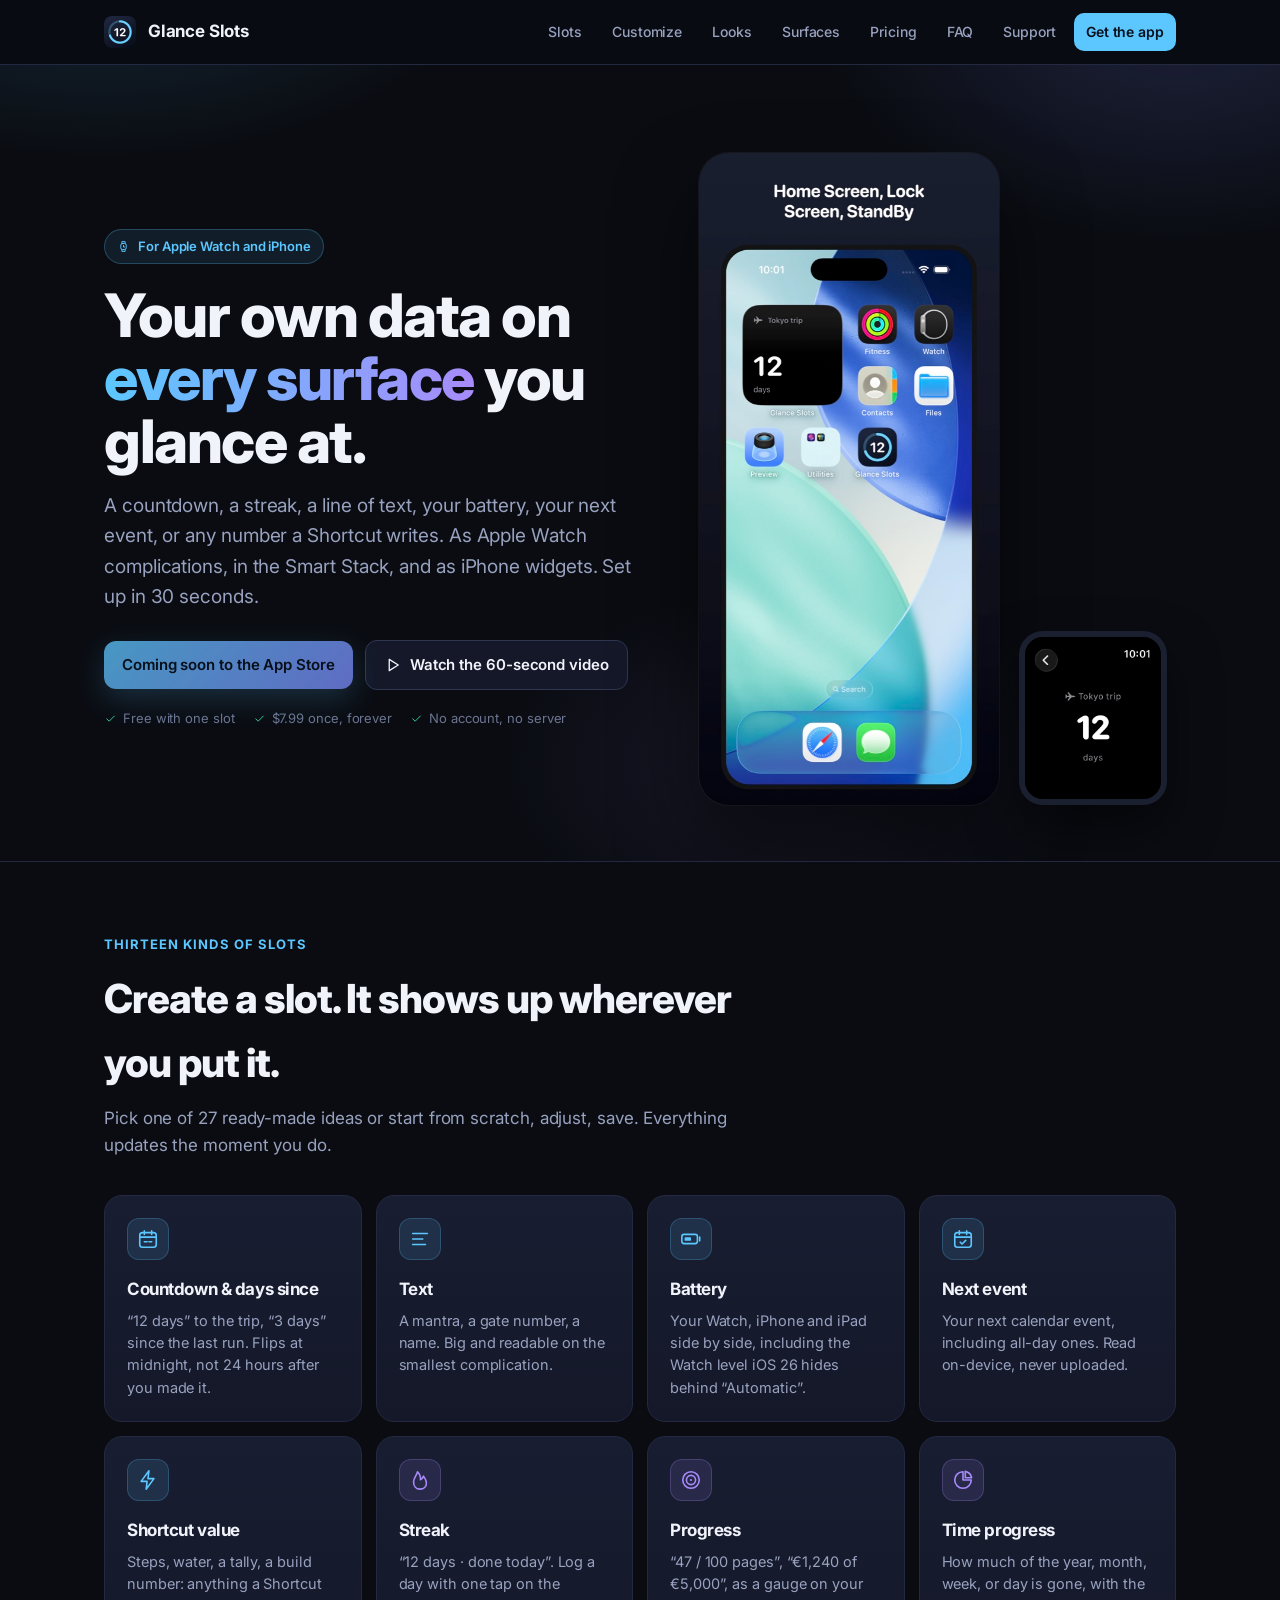
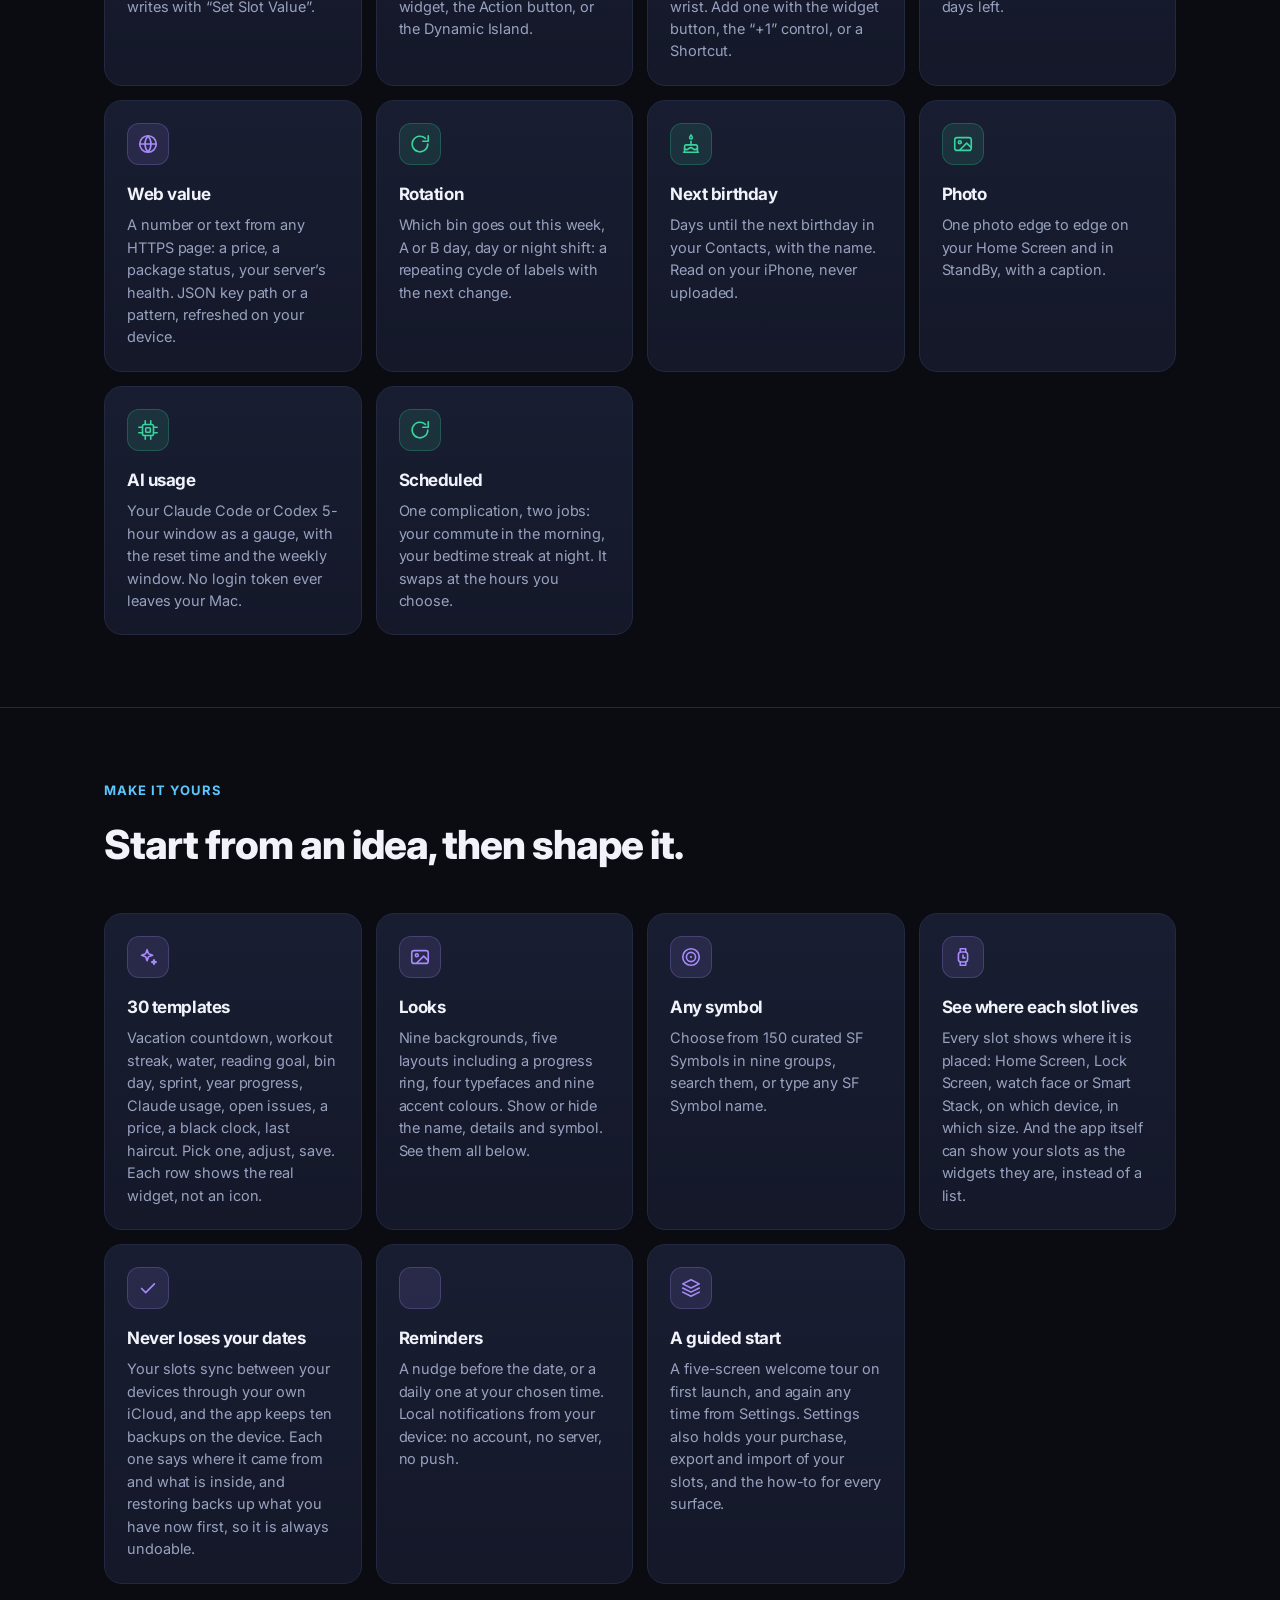
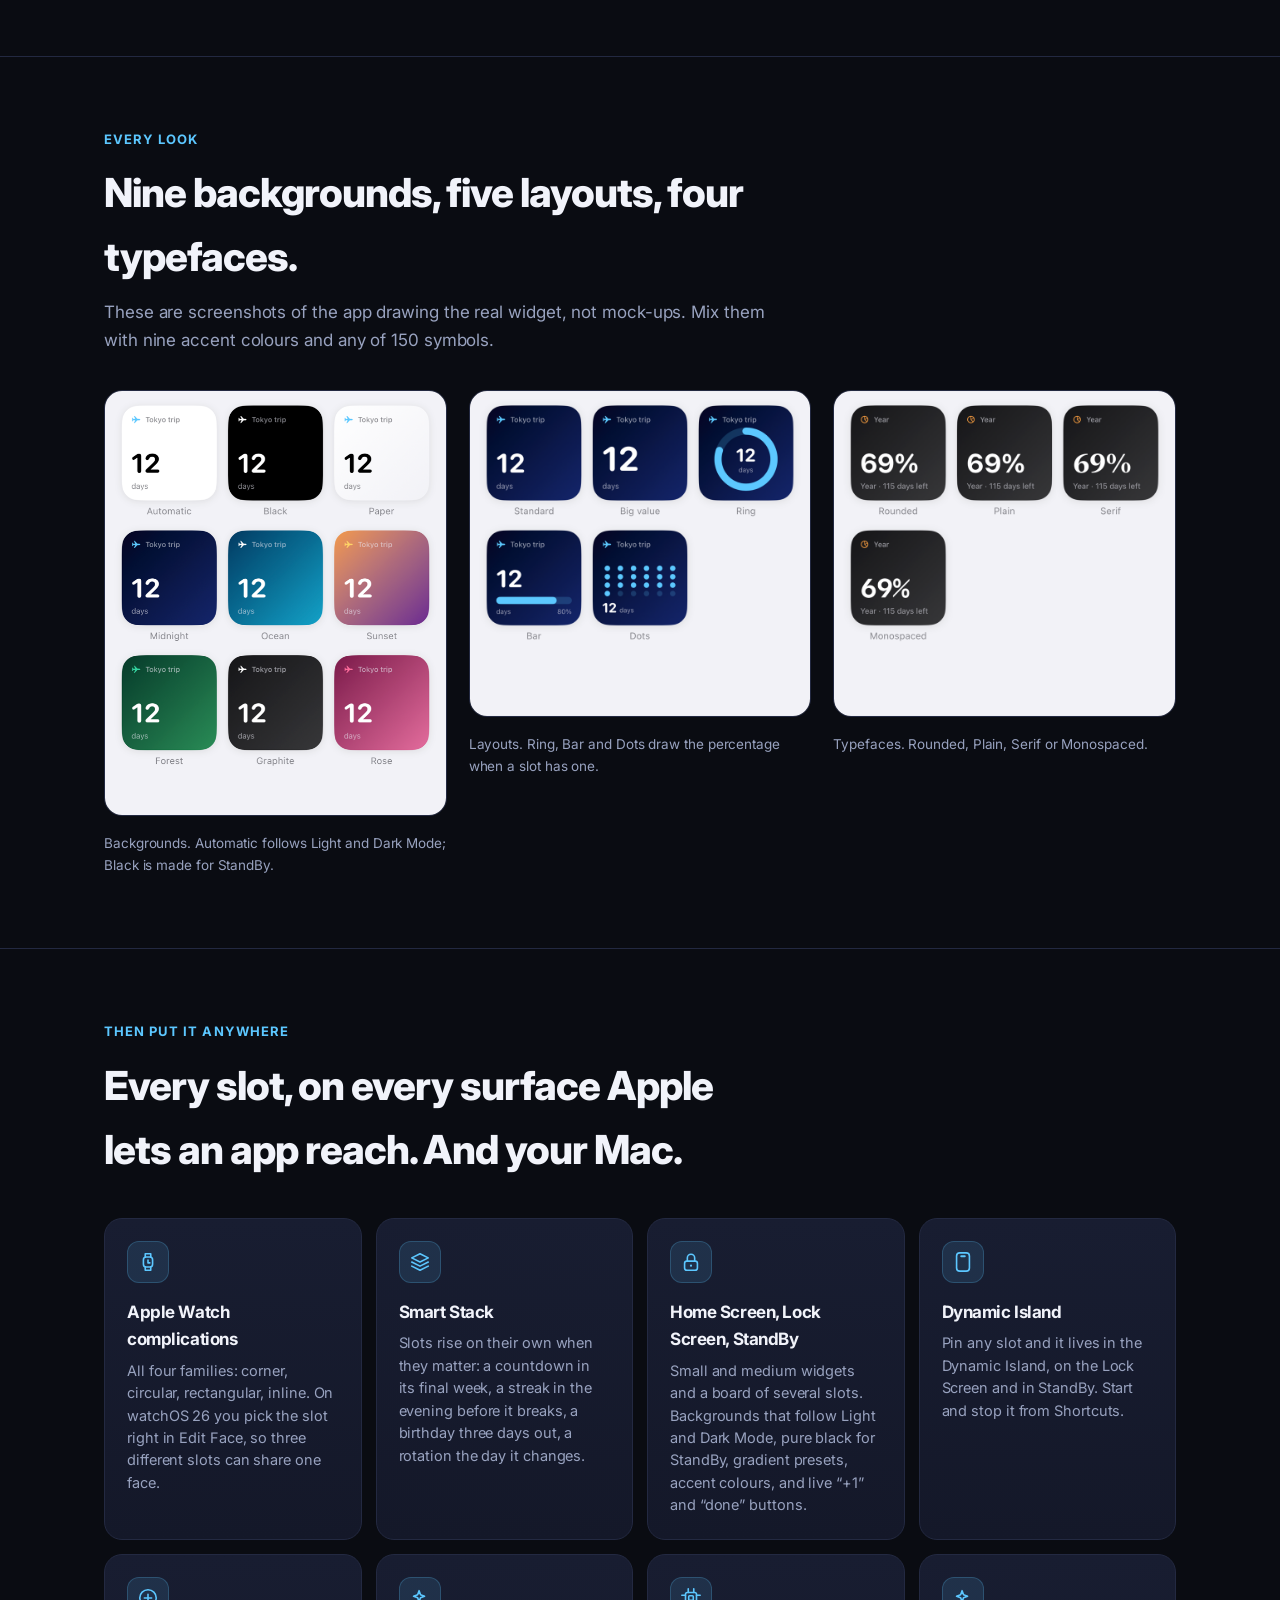
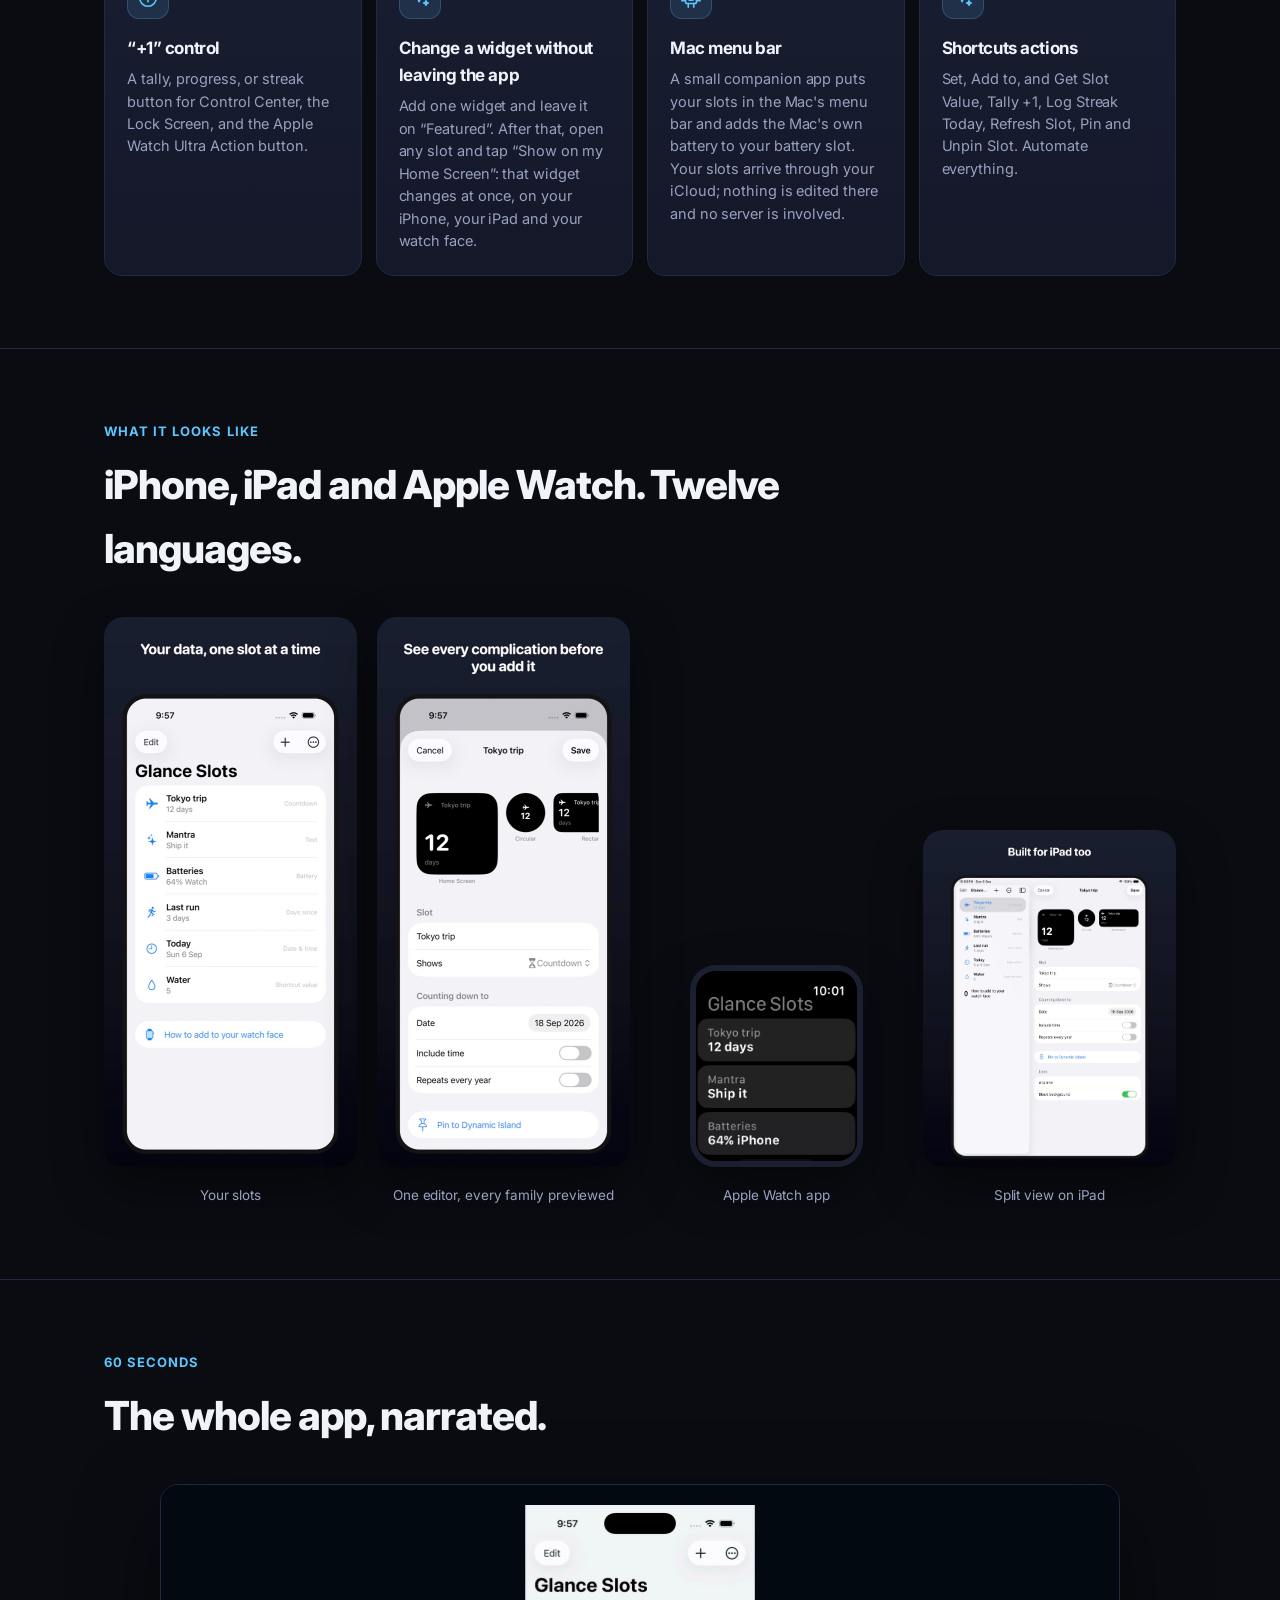
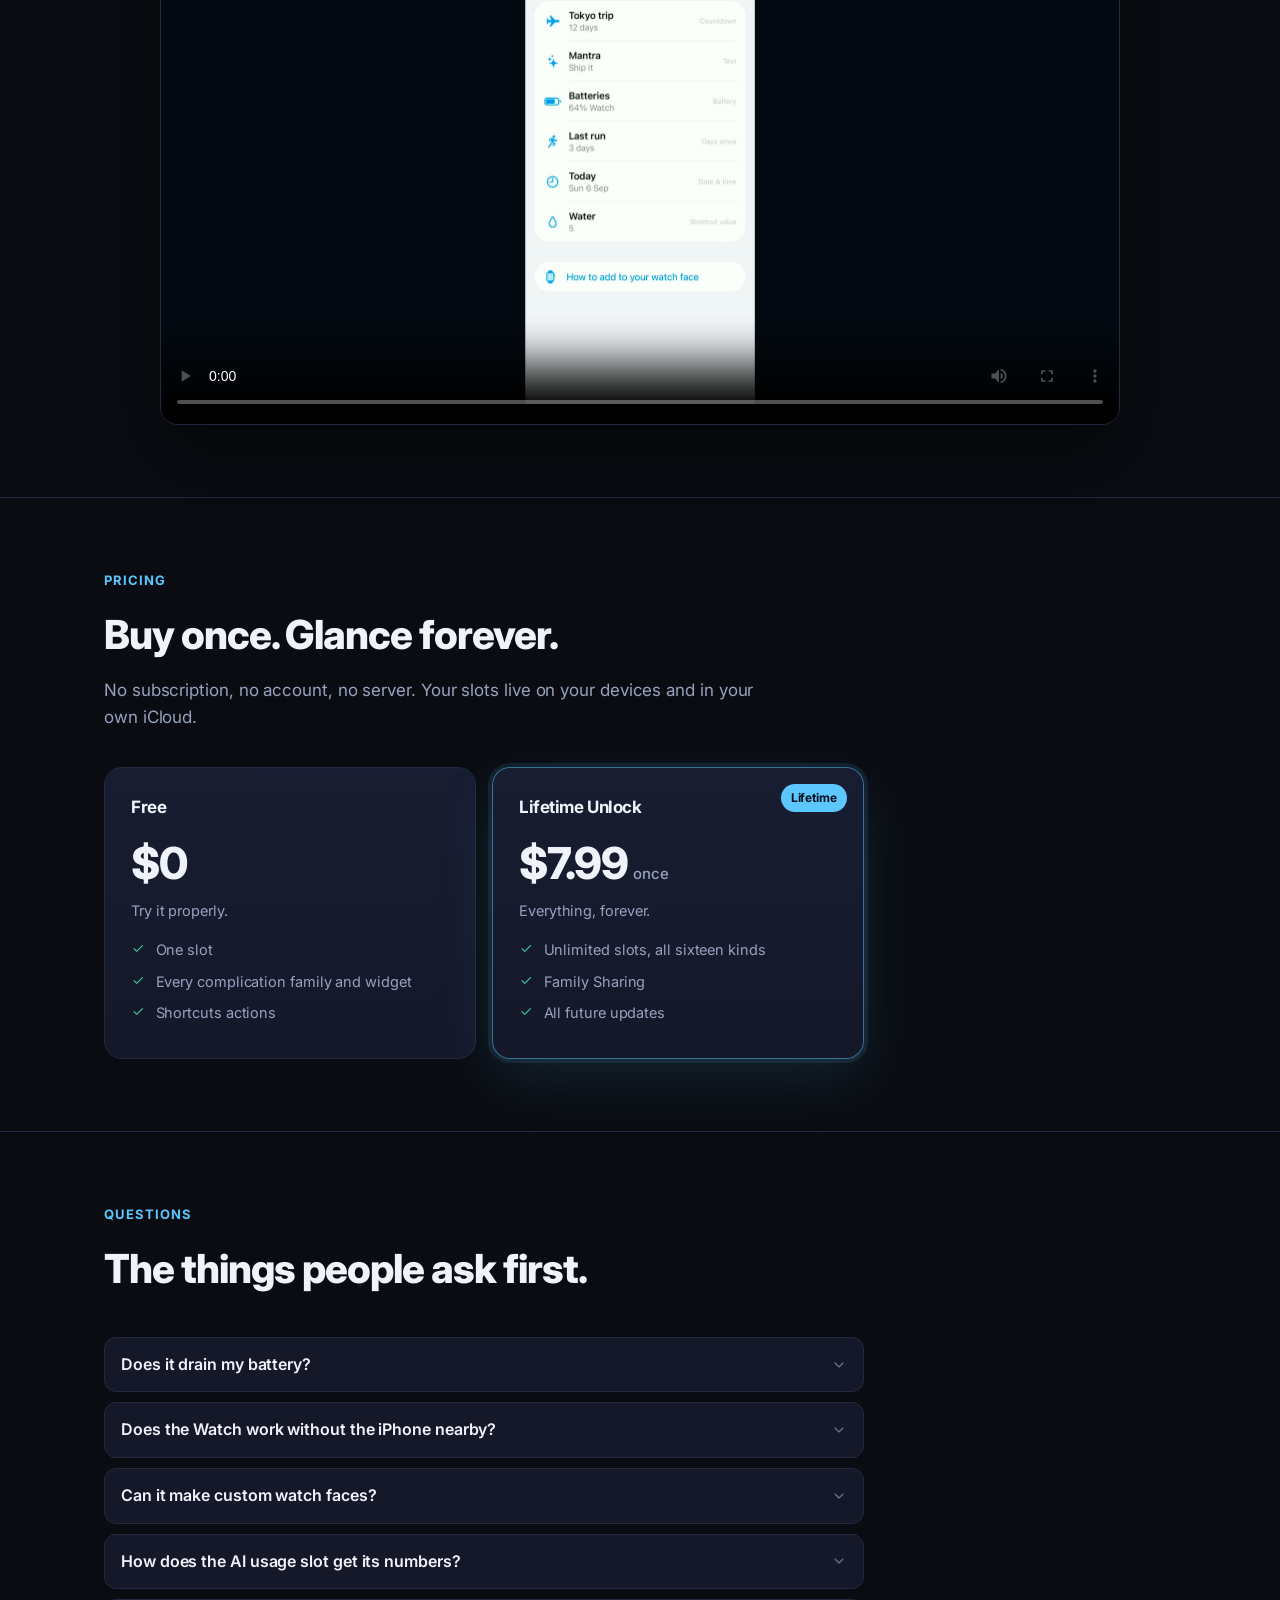
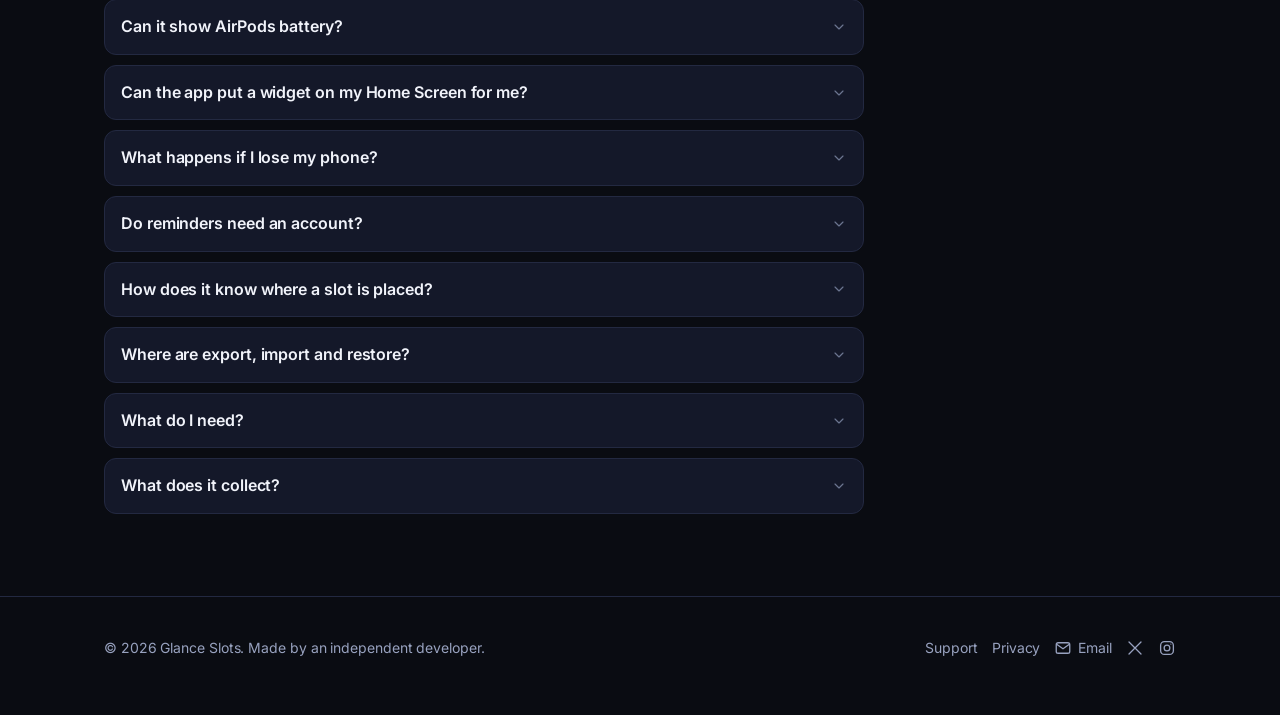
==== index.html @ 5ba9feec "Site update 2026-09-08 21:16" ====
<!doctype html>
<html lang="en">
<head>
<meta charset="utf-8">
<meta name="viewport" content="width=device-width, initial-scale=1">
<title>Glance Slots — your own data on Apple Watch complications and iPhone widgets</title>
<meta name="description" content="Countdowns, streaks, progress, battery, your next event, a number from any web page, or a value from Shortcuts — as Apple Watch complications, in the Smart Stack, and as iPhone widgets. One purchase, no subscription.">
<meta name="theme-color" content="#0a0c12">
<meta property="og:title" content="Glance Slots">
<meta property="og:description" content="Your own data on every surface you glance at. Apple Watch complications, Smart Stack, iPhone widgets. Buy once.">
<meta property="og:image" content="https://glanceslots.com/assets/video-poster.jpg">
<meta property="og:type" content="website">
<meta property="og:url" content="https://glanceslots.com/">
<link rel="icon" href="assets/icon.png">
<link rel="apple-touch-icon" href="assets/icon.png">
<link rel="preconnect" href="https://fonts.googleapis.com">
<link rel="preconnect" href="https://fonts.gstatic.com" crossorigin>
<link href="https://fonts.googleapis.com/css2?family=Inter:wght@400;500;600;700;800&display=swap" rel="stylesheet">
<link rel="stylesheet" href="assets/site.css">
</head>
<body>
<svg xmlns="http://www.w3.org/2000/svg" style="display:none" aria-hidden="true">
  <symbol id="i-calendar" viewBox="0 0 24 24"><rect x="3" y="5" width="18" height="16" rx="3"/><path d="M3 10h18M8 3v4M16 3v4"/><path d="M8 15h3M13 15h3"/></symbol>
  <symbol id="i-text" viewBox="0 0 24 24"><path d="M4 6h16M4 12h11M4 18h14"/></symbol>
  <symbol id="i-battery" viewBox="0 0 24 24"><rect x="2" y="7" width="17" height="10" rx="2.5"/><path d="M21.5 10v4"/><rect x="5" y="10" width="7" height="4" rx="1" fill="currentColor" stroke="none"/></symbol>
  <symbol id="i-event" viewBox="0 0 24 24"><rect x="3" y="5" width="18" height="16" rx="3"/><path d="M3 10h18M8 3v4M16 3v4"/><path d="M9 15.5l2 2 4-4"/></symbol>
  <symbol id="i-bolt" viewBox="0 0 24 24"><path d="M13 2L4.5 13.5H11L10 22l8.5-11.5H12L13 2z"/></symbol>
  <symbol id="i-globe" viewBox="0 0 24 24"><circle cx="12" cy="12" r="9"/><path d="M3 12h18M12 3a14 14 0 0 1 0 18M12 3a14 14 0 0 0 0 18"/></symbol>
  <symbol id="i-target" viewBox="0 0 24 24"><circle cx="12" cy="12" r="9"/><circle cx="12" cy="12" r="5"/><circle cx="12" cy="12" r="1.2" fill="currentColor" stroke="none"/></symbol>
  <symbol id="i-flame" viewBox="0 0 24 24"><path d="M12 22c4.2 0 7-2.9 7-6.8 0-3-1.6-5.2-3.2-7.4-.9 2.4-2 3.6-3.3 3.9.3-3-.7-6.1-3.2-8.7-.8 4.2-4.3 6.6-4.3 11.2C5 19 8 22 12 22z"/></symbol>
  <symbol id="i-pie" viewBox="0 0 24 24"><path d="M12 3a9 9 0 1 0 9 9h-9V3z"/><path d="M14.5 2.6A9 9 0 0 1 21.4 9.5H14.5V2.6z"/></symbol>
  <symbol id="i-cpu" viewBox="0 0 24 24"><rect x="6" y="6" width="12" height="12" rx="2"/><rect x="9.5" y="9.5" width="5" height="5" rx="1"/><path d="M9 2v4M15 2v4M9 18v4M15 18v4M2 9h4M2 15h4M18 9h4M18 15h4"/></symbol>
  <symbol id="i-rotate" viewBox="0 0 24 24"><path d="M20.5 12a8.5 8.5 0 1 1-2.6-6.1"/><path d="M21 3v6h-6"/></symbol>
  <symbol id="i-cake" viewBox="0 0 24 24"><path d="M4 21h16M5 21v-6a2 2 0 0 1 2-2h10a2 2 0 0 1 2 2v6"/><path d="M5 17c1.5 1.4 3 1.4 4.5 0s3-1.4 4.5 0 3 1.4 4.5 0"/><path d="M12 13V9"/><path d="M12 6.5c-.9 0-1.5-.7-1.5-1.5S12 2 12 2s1.5 2.2 1.5 3-.6 1.5-1.5 1.5z"/></symbol>
  <symbol id="i-image" viewBox="0 0 24 24"><rect x="3" y="5" width="18" height="14" rx="2.5"/><circle cx="8.5" cy="10" r="1.6"/><path d="M21 16l-5-5-7.5 7.5"/></symbol>
  <symbol id="i-watch" viewBox="0 0 24 24"><rect x="7" y="6.5" width="10" height="11" rx="3"/><path d="M9 6.5V3h6v3.5M9 17.5V21h6v-3.5"/><path d="M12 10v3h2"/></symbol>
  <symbol id="i-layers" viewBox="0 0 24 24"><path d="M12 3l9 4.5-9 4.5-9-4.5L12 3z"/><path d="M3 12l9 4.5 9-4.5"/><path d="M3 16.5L12 21l9-4.5"/></symbol>
  <symbol id="i-lock" viewBox="0 0 24 24"><rect x="5" y="11" width="14" height="10" rx="2.5"/><path d="M8 11V7.5a4 4 0 0 1 8 0V11"/><circle cx="12" cy="16" r="1.2" fill="currentColor" stroke="none"/></symbol>
  <symbol id="i-island" viewBox="0 0 24 24"><rect x="5" y="2" width="14" height="20" rx="3.5"/><rect x="9" y="4.5" width="6" height="2.2" rx="1.1" fill="currentColor" stroke="none"/></symbol>
  <symbol id="i-plus" viewBox="0 0 24 24"><circle cx="12" cy="12" r="9"/><path d="M12 8v8M8 12h8"/></symbol>
  <symbol id="i-sparkles" viewBox="0 0 24 24"><path d="M11 4l1.6 4.4L17 10l-4.4 1.6L11 16l-1.6-4.4L5 10l4.4-1.6L11 4z"/><path d="M18.5 15l.7 1.8 1.8.7-1.8.7-.7 1.8-.7-1.8-1.8-.7 1.8-.7.7-1.8z"/></symbol>
  <symbol id="i-play" viewBox="0 0 24 24"><path d="M7 4.5v15l12-7.5-12-7.5z"/></symbol>
  <symbol id="i-check" viewBox="0 0 24 24"><path d="M5 12.5l4.5 4.5L19 7.5"/></symbol>
  <symbol id="i-chevron" viewBox="0 0 24 24"><path d="M6 9l6 6 6-6"/></symbol>
  <symbol id="i-shield" viewBox="0 0 24 24"><path d="M12 3l7 3v6c0 4.5-3 8-7 9-4-1-7-4.5-7-9V6l7-3z"/><path d="M9 12l2 2 4-4"/></symbol>
  <symbol id="i-x" viewBox="0 0 24 24"><path d="M4 4l16 16M20 4L4 20"/></symbol>
  <symbol id="i-instagram" viewBox="0 0 24 24"><rect x="3.5" y="3.5" width="17" height="17" rx="5"/><circle cx="12" cy="12" r="3.8"/><circle cx="17.2" cy="6.8" r=".9" fill="currentColor" stroke="none"/></symbol>
  <symbol id="i-mail" viewBox="0 0 24 24"><rect x="3" y="5" width="18" height="14" rx="2.5"/><path d="M3.5 7l8.5 6 8.5-6"/></symbol>
  <symbol id="i-clock" viewBox="0 0 24 24"><circle cx="12" cy="12" r="9"/><path d="M12 7v5l3 2"/></symbol>
</svg>
<header class="top"><div class="wrap">
  <img src="assets/icon.png" alt="" width="32" height="32"><span class="brand">Glance Slots</span>
  <nav>
    <a class="in-page" href="#slots">Slots</a>
    <a class="in-page" href="#customize">Customize</a>
    <a class="in-page" href="#styles">Looks</a>
    <a class="in-page" href="#surfaces">Surfaces</a>
    <a class="in-page" href="#pricing">Pricing</a>
    <a class="in-page" href="#faq">FAQ</a>
    <a href="support/">Support</a>
    <a class="cta" href="#appstore-link">Get the app</a>
  </nav>
</div></header>

<main>
<div class="hero"><div class="wrap">
  <div>
    <span class="eyebrow"><svg class="icon"><use href="#i-watch"/></svg> For Apple Watch and iPhone</span>
    <h1>Your own data on <span class="grad">every surface</span> you glance at.</h1>
    <p class="lead">A countdown, a streak, a line of text, your battery, your next event, or any number a Shortcut writes. As Apple Watch complications, in the Smart Stack, and as iPhone widgets. Set up in 30 seconds.</p>
    <div class="cta">
      <a class="btn primary" id="appstore-link" href="#" aria-disabled="true" title="Coming soon">Coming soon to the App Store</a>
      <a class="btn" href="#video"><svg class="icon"><use href="#i-play"/></svg> Watch the 60-second video</a>
    </div>
    <div class="fine">
      <span><svg class="icon"><use href="#i-check"/></svg> Free with one slot</span>
      <span><svg class="icon"><use href="#i-check"/></svg> $7.99 once, forever</span>
      <span><svg class="icon"><use href="#i-check"/></svg> No account, no server</span>
    </div>
  </div>
  <div class="shots">
    <img class="phone" src="assets/home-02-widget-on-home-screen.jpg" alt="iPhone Home Screen with a Glance Slots countdown widget">
    <img class="watch" src="assets/watch-countdown.png" alt="Apple Watch showing a 12-day countdown">
  </div>
</div></div>

<section id="slots"><div class="wrap">
  <div class="head">
    <span class="kicker">Thirteen kinds of slots</span>
    <h2>Create a slot. It shows up wherever you put it.</h2>
    <p class="sub">Pick one of 27 ready-made ideas or start from scratch, adjust, save. Everything updates the moment you do.</p>
  </div>
  <div class="grid">
    <div class="card"><div class="tile"><svg class="icon"><use href="#i-calendar"/></svg></div><h3>Countdown &amp; days since</h3><p>“12 days” to the trip, “3 days” since the last run. Flips at midnight, not 24 hours after you made it.</p></div>
    <div class="card"><div class="tile"><svg class="icon"><use href="#i-text"/></svg></div><h3>Text</h3><p>A mantra, a gate number, a name. Big and readable on the smallest complication.</p></div>
    <div class="card"><div class="tile"><svg class="icon"><use href="#i-battery"/></svg></div><h3>Battery</h3><p>Your Watch, iPhone and iPad side by side, including the Watch level iOS 26 hides behind “Automatic”.</p></div>
    <div class="card"><div class="tile"><svg class="icon"><use href="#i-event"/></svg></div><h3>Next event</h3><p>Your next calendar event, including all-day ones. Read on-device, never uploaded.</p></div>
    <div class="card"><div class="tile"><svg class="icon"><use href="#i-bolt"/></svg></div><h3>Shortcut value</h3><p>Steps, water, a tally, a build number: anything a Shortcut writes with “Set Slot Value”.</p></div>
    <div class="card alt"><div class="tile"><svg class="icon"><use href="#i-flame"/></svg></div><h3>Streak</h3><p>“12 days · done today”. Log a day with one tap on the widget, the Action button, or the Dynamic Island.</p></div>
    <div class="card alt"><div class="tile"><svg class="icon"><use href="#i-target"/></svg></div><h3>Progress</h3><p>“47 / 100 pages”, “€1,240 of €5,000”, as a gauge on your wrist. Add one with the widget button, the “+1” control, or a Shortcut.</p></div>
    <div class="card alt"><div class="tile"><svg class="icon"><use href="#i-pie"/></svg></div><h3>Time progress</h3><p>How much of the year, month, week, or day is gone, with the days left.</p></div>
    <div class="card alt"><div class="tile"><svg class="icon"><use href="#i-globe"/></svg></div><h3>Web value</h3><p>A number or text from any HTTPS page: a price, a package status, your server’s health. JSON key path or a pattern, refreshed on your device.</p></div>
    <div class="card ok"><div class="tile"><svg class="icon"><use href="#i-rotate"/></svg></div><h3>Rotation</h3><p>Which bin goes out this week, A or B day, day or night shift: a repeating cycle of labels with the next change.</p></div>
    <div class="card ok"><div class="tile"><svg class="icon"><use href="#i-cake"/></svg></div><h3>Next birthday</h3><p>Days until the next birthday in your Contacts, with the name. Read on your iPhone, never uploaded.</p></div>
    <div class="card ok"><div class="tile"><svg class="icon"><use href="#i-image"/></svg></div><h3>Photo</h3><p>One photo edge to edge on your Home Screen and in StandBy, with a caption.</p></div>
    <div class="card ok"><div class="tile"><svg class="icon"><use href="#i-cpu"/></svg></div><h3>AI usage</h3><p>Your Claude Code or Codex 5-hour window as a gauge, with the reset time and the weekly window. No login token ever leaves your Mac.</p></div>
    <div class="card ok"><div class="tile"><svg class="icon"><use href="#i-rotate"/></svg></div><h3>Scheduled</h3><p>One complication, two jobs: your commute in the morning, your bedtime streak at night. It swaps at the hours you choose.</p></div>
  </div>
</div></section>

<section id="customize"><div class="wrap">
  <div class="head">
    <span class="kicker">Make it yours</span>
    <h2>Start from an idea, then shape it.</h2>
  </div>
  <div class="grid">
    <div class="card alt"><div class="tile"><svg class="icon"><use href="#i-sparkles"/></svg></div><h3>30 templates</h3><p>Vacation countdown, workout streak, water, reading goal, bin day, sprint, year progress, Claude usage, open issues, a price, a black clock, last haircut. Pick one, adjust, save. Each row shows the real widget, not an icon.</p></div>
    <div class="card alt"><div class="tile"><svg class="icon"><use href="#i-image"/></svg></div><h3>Looks</h3><p>Nine backgrounds, five layouts including a progress ring, four typefaces and nine accent colours. Show or hide the name, details and symbol. See them all below.</p></div>
    <div class="card alt"><div class="tile"><svg class="icon"><use href="#i-target"/></svg></div><h3>Any symbol</h3><p>Choose from 150 curated SF Symbols in nine groups, search them, or type any SF Symbol name.</p></div>
    <div class="card alt"><div class="tile"><svg class="icon"><use href="#i-watch"/></svg></div><h3>See where each slot lives</h3><p>Every slot shows where it is placed: Home Screen, Lock Screen, watch face or Smart Stack, on which device, in which size. And the app itself can show your slots as the widgets they are, instead of a list.</p></div>
    <div class="card alt"><div class="tile"><svg class="icon"><use href="#i-check"/></svg></div><h3>Never loses your dates</h3><p>Your slots sync between your devices through your own iCloud, and the app keeps ten backups on the device. Each one says where it came from and what is inside, and restoring backs up what you have now first, so it is always undoable.</p></div>
    <div class="card alt"><div class="tile"><svg class="icon"><use href="#i-bell"/></svg></div><h3>Reminders</h3><p>A nudge before the date, or a daily one at your chosen time. Local notifications from your device: no account, no server, no push.</p></div>
    <div class="card alt"><div class="tile"><svg class="icon"><use href="#i-layers"/></svg></div><h3>A guided start</h3><p>A five-screen welcome tour on first launch, and again any time from Settings. Settings also holds your purchase, export and import of your slots, and the how-to for every surface.</p></div>
  </div>
</div></section>

<section id="styles"><div class="wrap">
  <div class="head">
    <span class="kicker">Every look</span>
    <h2>Nine backgrounds, five layouts, four typefaces.</h2>
    <p class="sub">These are screenshots of the app drawing the real widget, not mock-ups. Mix them with nine accent colours and any of 150 symbols.</p>
  </div>
  <div class="styles">
    <figure><img src="assets/styles-01-backgrounds.png" alt="The nine widget backgrounds: Automatic, Black, Paper, Midnight, Ocean, Sunset, Forest, Graphite and Rose" loading="lazy"><figcaption>Backgrounds. Automatic follows Light and Dark Mode; Black is made for StandBy.</figcaption></figure>
    <figure><img src="assets/styles-02-layouts.png" alt="The five widget layouts: Standard, Big value, Ring, Bar and Dots" loading="lazy"><figcaption>Layouts. Ring, Bar and Dots draw the percentage when a slot has one.</figcaption></figure>
    <figure><img src="assets/styles-03-typefaces.png" alt="The four typefaces: Rounded, Plain, Serif and Monospaced" loading="lazy"><figcaption>Typefaces. Rounded, Plain, Serif or Monospaced.</figcaption></figure>
  </div>
</div></section>

<section id="surfaces"><div class="wrap">
  <div class="head">
    <span class="kicker">Then put it anywhere</span>
    <h2>Every slot, on every surface Apple lets an app reach. And your Mac.</h2>
  </div>
  <div class="grid">
    <div class="card"><div class="tile"><svg class="icon"><use href="#i-watch"/></svg></div><h3>Apple Watch complications</h3><p>All four families: corner, circular, rectangular, inline. On watchOS 26 you pick the slot right in Edit Face, so three different slots can share one face.</p></div>
    <div class="card"><div class="tile"><svg class="icon"><use href="#i-layers"/></svg></div><h3>Smart Stack</h3><p>Slots rise on their own when they matter: a countdown in its final week, a streak in the evening before it breaks, a birthday three days out, a rotation the day it changes.</p></div>
    <div class="card"><div class="tile"><svg class="icon"><use href="#i-lock"/></svg></div><h3>Home Screen, Lock Screen, StandBy</h3><p>Small and medium widgets and a board of several slots. Backgrounds that follow Light and Dark Mode, pure black for StandBy, gradient presets, accent colours, and live “+1” and “done” buttons.</p></div>
    <div class="card"><div class="tile"><svg class="icon"><use href="#i-island"/></svg></div><h3>Dynamic Island</h3><p>Pin any slot and it lives in the Dynamic Island, on the Lock Screen and in StandBy. Start and stop it from Shortcuts.</p></div>
    <div class="card"><div class="tile"><svg class="icon"><use href="#i-plus"/></svg></div><h3>“+1” control</h3><p>A tally, progress, or streak button for Control Center, the Lock Screen, and the Apple Watch Ultra Action button.</p></div>
    <div class="card"><div class="tile"><svg class="icon"><use href="#i-sparkles"/></svg></div><h3>Change a widget without leaving the app</h3><p>Add one widget and leave it on “Featured”. After that, open any slot and tap “Show on my Home Screen”: that widget changes at once, on your iPhone, your iPad and your watch face.</p></div>
    <div class="card"><div class="tile"><svg class="icon"><use href="#i-cpu"/></svg></div><h3>Mac menu bar</h3><p>A small companion app puts your slots in the Mac's menu bar and adds the Mac's own battery to your battery slot. Your slots arrive through your iCloud; nothing is edited there and no server is involved.</p></div>
    <div class="card"><div class="tile"><svg class="icon"><use href="#i-sparkles"/></svg></div><h3>Shortcuts actions</h3><p>Set, Add to, and Get Slot Value, Tally +1, Log Streak Today, Refresh Slot, Pin and Unpin Slot. Automate everything.</p></div>
  </div>
</div></section>

<section id="screens"><div class="wrap">
  <div class="head">
    <span class="kicker">What it looks like</span>
    <h2>iPhone, iPad and Apple Watch. Twelve languages.</h2>
  </div>
  <div class="gallery">
    <figure><img src="assets/iphone-01-slot-list.jpg" alt="Slot list on iPhone"><figcaption>Your slots</figcaption></figure>
    <figure><img src="assets/iphone-02-slot-editor.jpg" alt="Slot editor showing every widget family"><figcaption>One editor, every family previewed</figcaption></figure>
    <figure class="watch"><img src="assets/watch-list.png" alt="Slot list on Apple Watch"><figcaption>Apple Watch app</figcaption></figure>
    <figure><img src="assets/ipad-editor.jpg" alt="Split view on iPad"><figcaption>Split view on iPad</figcaption></figure>
  </div>
</div></section>

<section id="video"><div class="wrap">
  <div class="head">
    <span class="kicker">60 seconds</span>
    <h2>The whole app, narrated.</h2>
  </div>
  <div class="video"><video controls preload="metadata" poster="assets/video-poster.jpg" src="assets/glance-slots.mp4"></video></div>
</div></section>

<section id="pricing"><div class="wrap">
  <div class="head">
    <span class="kicker">Pricing</span>
    <h2>Buy once. Glance forever.</h2>
    <p class="sub">No subscription, no account, no server. Your slots live on your devices and in your own iCloud.</p>
  </div>
  <div class="pricing">
    <div class="card"><h3>Free</h3><div class="price">$0</div><p>Try it properly.</p>
      <ul><li><svg class="icon"><use href="#i-check"/></svg>One slot</li><li><svg class="icon"><use href="#i-check"/></svg>Every complication family and widget</li><li><svg class="icon"><use href="#i-check"/></svg>Shortcuts actions</li></ul></div>
    <div class="card hi"><span class="badge">Lifetime</span><h3>Lifetime Unlock</h3><div class="price">$7.99<small>once</small></div><p>Everything, forever.</p>
      <ul><li><svg class="icon"><use href="#i-check"/></svg>Unlimited slots, all sixteen kinds</li><li><svg class="icon"><use href="#i-check"/></svg>Family Sharing</li><li><svg class="icon"><use href="#i-check"/></svg>All future updates</li></ul></div>
  </div>
</div></section>

<section id="faq"><div class="wrap">
  <div class="head">
    <span class="kicker">Questions</span>
    <h2>The things people ask first.</h2>
  </div>
  <div class="faq">
  <details><summary>Does it drain my battery? <svg class="icon"><use href="#i-chevron"/></svg></summary><p>No. Complications and widgets are timeline-based; nothing polls in the background. The battery relay happens only while the app is open.</p></details>
  <details><summary>Does the Watch work without the iPhone nearby? <svg class="icon"><use href="#i-chevron"/></svg></summary><p>Yes. The Watch keeps its own copy of your slots.</p></details>
  <details><summary>Can it make custom watch faces? <svg class="icon"><use href="#i-chevron"/></svg></summary><p>No app can; Apple does not allow it. Glance Slots gives you the next best thing: your own data in every complication slot of the faces you already use.</p></details>
  <details><summary>How does the AI usage slot get its numbers? <svg class="icon"><use href="#i-chevron"/></svg></summary><p>A small script on your Mac reads the files Claude Code and Codex already write and saves a tiny JSON file to iCloud Drive or a private Gist. A Shortcut or the slot’s feed URL brings it to the phone. Percentages and reset times only, never a token. Setup in <a href="support/">Support</a>.</p></details>
  <details><summary>Can it show AirPods battery? <svg class="icon"><use href="#i-chevron"/></svg></summary><p>Not yet. Apple provides no public API for AirPods battery. If an app promises it, ask how.</p></details>
  <details><summary>Can the app put a widget on my Home Screen for me? <svg class="icon"><use href="#i-chevron"/></svg></summary><p>No app can. Apple gives no way for an app to place a widget, so the first one is always added by hand: hold the Home Screen, tap Edit, then Add Widget. Glance Slots removes the repeat trips instead. Leave that widget on “Featured”, and from then on you choose what it shows from inside the app, on every device at once.</p></details>
  <details><summary>What happens if I lose my phone? <svg class="icon"><use href="#i-chevron"/></svg></summary><p>Your slots are mirrored to your own iCloud, so a new device picks them up when you sign in. The app also keeps the last ten daily backups on the device itself, and you can export everything as a small JSON file at any time. Restoring a backup saves your current slots first, so it can always be undone.</p></details>
  <details><summary>Do reminders need an account? <svg class="icon"><use href="#i-chevron"/></svg></summary><p>No. Reminders are ordinary local notifications scheduled by your device. Nothing is sent anywhere, and there is no push server. A countdown reminds you a chosen number of days ahead; a streak or a goal can nudge you daily at a time you pick.</p></details>
  <details><summary>How does it know where a slot is placed? <svg class="icon"><use href="#i-chevron"/></svg></summary><p>iOS and watchOS tell an app which of its widgets are on the Home Screen, Lock Screen, StandBy, watch faces and the Smart Stack, and which slot each one shows. The watch relays its list to the phone. Control Center controls are the one surface Apple does not report.</p></details>
  <details><summary>Where are export, import and restore? <svg class="icon"><use href="#i-chevron"/></svg></summary><p>Tap the gear on the slot list. Settings holds Unlock and Restore purchase, Export and Import slots, the welcome tour, the watch-face how-to, support and the privacy policy.</p></details>
  <details><summary>What do I need? <svg class="icon"><use href="#i-chevron"/></svg></summary><p>iOS 26. Apple Watch features need watchOS 26. Works on iPad too.</p></details>
  <details><summary>What does it collect? <svg class="icon"><use href="#i-chevron"/></svg></summary><p>Nothing. No analytics, no accounts, no server. The App Store privacy label says “Data Not Collected” because it is true. <a href="privacy/">Privacy policy</a>.</p></details>
  </div>
</div></section>
</main>

<footer><div class="wrap">
  <span>© 2026 Glance Slots. Made by an independent developer.</span>
  <nav>
    <a href="support/">Support</a>
    <a href="privacy/">Privacy</a>
    <a href="mailto:support@glanceslots.com"><svg class="icon"><use href="#i-mail"/></svg>Email</a>
    <a href="https://x.com/glanceslots" rel="me" aria-label="X"><svg class="icon"><use href="#i-x"/></svg></a>
    <a href="https://instagram.com/glanceslots" rel="me" aria-label="Instagram"><svg class="icon"><use href="#i-instagram"/></svg></a>
  </nav>
</div></footer>
</body>
</html>
---- assets/site.css ----
:root {
  --bg: #0a0c12; --bg-2: #0f1220; --card: #141829; --card-2: #181d31; --line: #232941; --line-2: #2f3652;
  --text: #f1f3fa; --muted: #98a2bf; --dim: #6b7590;
  --accent: #5cc7ff; --accent-2: #7c8cff; --accent-3: #a78bfa; --ok: #38d39f;
  --radius: 18px; --radius-s: 12px;
  --font: "Inter", -apple-system, BlinkMacSystemFont, "SF Pro Text", "Segoe UI", Helvetica, Arial, sans-serif;
}
* { box-sizing: border-box; }
html { scroll-behavior: smooth; }
body { margin: 0; background: var(--bg); color: var(--text); font: 16px/1.6 var(--font); -webkit-font-smoothing: antialiased; letter-spacing: -0.005em; }
a { color: var(--accent); text-decoration: none; } a:hover { text-decoration: underline; }
h1, h2, h3 { letter-spacing: -0.025em; margin: 0; }
.wrap { max-width: 1120px; margin: 0 auto; padding: 0 24px; }
.icon { width: 1em; height: 1em; display: inline-block; vertical-align: -0.15em; fill: none; stroke: currentColor; stroke-width: 1.75; stroke-linecap: round; stroke-linejoin: round; }

/* header */
header.top { position: sticky; top: 0; z-index: 10; backdrop-filter: saturate(160%) blur(16px); background: rgba(10,12,18,.72); border-bottom: 1px solid var(--line); }
header.top .wrap { display: flex; align-items: center; gap: 12px; height: 64px; }
header.top img { width: 32px; height: 32px; border-radius: 8px; }
header.top .brand { font-weight: 700; font-size: 17px; color: var(--text); letter-spacing: -0.01em; }
header.top nav { margin-left: auto; display: flex; gap: 6px; }
header.top nav a { color: var(--muted); font-size: 14px; font-weight: 500; padding: 8px 12px; border-radius: 10px; }
header.top nav a:hover { color: var(--text); background: var(--card); text-decoration: none; }
header.top nav a.cta { color: #06101c; background: var(--accent); font-weight: 600; }
header.top nav a.cta:hover { background: #7fd3ff; }

/* buttons */
.btn { display: inline-flex; align-items: center; gap: 8px; padding: 12px 18px; border-radius: 12px; font-weight: 600; font-size: 15px; border: 1px solid var(--line-2); color: var(--text); background: var(--card); transition: transform .15s ease, background .15s ease, border-color .15s ease; }
.btn:hover { text-decoration: none; transform: translateY(-1px); border-color: var(--accent); }
.btn.primary { background: linear-gradient(135deg, var(--accent), var(--accent-2)); color: #06101c; border: 0; box-shadow: 0 10px 30px rgba(92,199,255,.25); }
.btn.primary[aria-disabled="true"] { opacity: .75; cursor: default; }
.btn .icon { width: 18px; height: 18px; }

/* hero */
.hero { position: relative; padding: 88px 0 56px; overflow: hidden; }
.hero::before { content: ""; position: absolute; inset: -20% -10% auto -10%; height: 120%; background:
  radial-gradient(700px 420px at 15% 0%, rgba(92,199,255,.20), transparent 60%),
  radial-gradient(600px 400px at 85% 10%, rgba(124,140,255,.18), transparent 60%),
  radial-gradient(500px 300px at 60% 90%, rgba(167,139,250,.10), transparent 60%); pointer-events: none; }
.hero .wrap { position: relative; display: grid; grid-template-columns: 1.05fr .95fr; gap: 48px; align-items: center; }
.eyebrow { display: inline-flex; align-items: center; gap: 8px; font-size: 13px; font-weight: 600; color: var(--accent); background: rgba(92,199,255,.10); border: 1px solid rgba(92,199,255,.25); padding: 6px 12px; border-radius: 999px; margin-bottom: 20px; }
.hero h1 { font-size: clamp(38px, 5.4vw, 60px); line-height: 1.05; font-weight: 800; margin-bottom: 18px; }
.hero h1 .grad { background: linear-gradient(90deg, var(--accent), var(--accent-3)); -webkit-background-clip: text; background-clip: text; color: transparent; }
.hero p.lead { font-size: 19px; color: var(--muted); margin: 0 0 28px; max-width: 540px; }
.hero .cta { display: flex; gap: 12px; flex-wrap: wrap; align-items: center; }
.hero .fine { display: flex; gap: 18px; flex-wrap: wrap; color: var(--dim); font-size: 13px; margin-top: 18px; }
.hero .fine span { display: inline-flex; align-items: center; gap: 6px; }
.hero .fine .icon { color: var(--ok); }
.hero .shots { position: relative; display: flex; gap: 20px; align-items: flex-end; justify-content: center; }
.hero .shots img.phone { width: min(300px, 62%); border-radius: 30px; box-shadow: 0 40px 80px rgba(0,0,0,.55), 0 0 0 1px rgba(255,255,255,.06); }
.hero .shots img.watch { width: 148px; border-radius: 24px; border: 6px solid #1b2030; box-shadow: 0 24px 50px rgba(0,0,0,.5); }

/* sections */
section { padding: 72px 0; border-top: 1px solid var(--line); }
section .head { max-width: 680px; margin-bottom: 36px; }
section h2 { font-size: clamp(28px, 3.6vw, 40px); font-weight: 800; margin-bottom: 10px; }
section p.sub { color: var(--muted); font-size: 17px; margin: 0; }
.kicker { display: block; font-size: 13px; font-weight: 700; letter-spacing: .08em; text-transform: uppercase; color: var(--accent); margin-bottom: 12px; }

/* feature cards */
.grid { display: grid; grid-template-columns: repeat(auto-fit, minmax(240px, 1fr)); gap: 14px; }
.card { background: linear-gradient(180deg, var(--card-2), var(--card)); border: 1px solid var(--line); border-radius: var(--radius); padding: 22px; transition: border-color .15s ease, transform .15s ease; }
.card:hover { border-color: var(--line-2); transform: translateY(-2px); }
.card .tile { width: 42px; height: 42px; border-radius: 12px; display: grid; place-items: center; margin-bottom: 16px; background: rgba(92,199,255,.12); color: var(--accent); border: 1px solid rgba(92,199,255,.22); }
.card .tile .icon { width: 22px; height: 22px; }
.card.alt .tile { background: rgba(167,139,250,.12); color: var(--accent-3); border-color: rgba(167,139,250,.24); }
.card.ok .tile { background: rgba(56,211,159,.12); color: var(--ok); border-color: rgba(56,211,159,.24); }
.card h3 { font-size: 17px; font-weight: 700; margin-bottom: 6px; }
.card p { margin: 0; color: var(--muted); font-size: 14.5px; line-height: 1.55; }

/* style gallery: three wide images of the real widget looks */
.styles { display: grid; grid-template-columns: repeat(auto-fit, minmax(280px, 1fr)); gap: 22px; }
.styles figure { margin: 0; }
.styles img { width: 100%; border-radius: 18px; border: 1px solid var(--line); background: var(--card); }
.styles figcaption { color: var(--muted); font-size: 13.5px; margin-top: 10px; }

/* gallery */
.gallery { display: grid; grid-template-columns: repeat(auto-fit, minmax(190px, 1fr)); gap: 20px; align-items: end; }
.gallery figure { margin: 0; text-align: center; }
.gallery img { width: 100%; border-radius: 20px; box-shadow: 0 20px 50px rgba(0,0,0,.45); }
.gallery figcaption { color: var(--muted); font-size: 13.5px; margin-top: 10px; }
.gallery .watch img { width: 68%; border-radius: 26px; border: 6px solid #1b2030; }

/* video */
.video { position: relative; max-width: 960px; margin: 0 auto; border-radius: var(--radius); overflow: hidden; border: 1px solid var(--line); background: #000; box-shadow: 0 30px 80px rgba(0,0,0,.5); }
.video video { width: 100%; display: block; }

/* pricing */
.pricing { display: grid; grid-template-columns: repeat(auto-fit, minmax(260px, 1fr)); gap: 16px; max-width: 760px; }
.pricing .card { padding: 26px; }
.pricing .card.hi { border-color: rgba(92,199,255,.5); box-shadow: 0 0 0 4px rgba(92,199,255,.10), 0 20px 60px rgba(92,199,255,.12); position: relative; }
.pricing .badge { position: absolute; top: 16px; right: 16px; font-size: 12px; font-weight: 700; color: #06101c; background: var(--accent); padding: 4px 10px; border-radius: 999px; }
.pricing .price { font-size: 44px; font-weight: 800; letter-spacing: -0.03em; margin: 4px 0 2px; }
.pricing .price small { font-size: 15px; font-weight: 500; color: var(--muted); letter-spacing: 0; margin-left: 6px; }
.pricing ul { list-style: none; padding: 0; margin: 16px 0 0; color: var(--muted); font-size: 14.5px; }
.pricing li { display: flex; gap: 10px; align-items: flex-start; margin: 8px 0; }
.pricing li .icon { color: var(--ok); flex: none; margin-top: 3px; }

/* faq */
.faq { max-width: 760px; }
details { border: 1px solid var(--line); border-radius: var(--radius-s); padding: 0; margin: 10px 0; background: var(--card); overflow: hidden; }
summary { cursor: pointer; font-weight: 600; padding: 14px 16px; list-style: none; display: flex; align-items: center; justify-content: space-between; gap: 12px; }
summary::-webkit-details-marker { display: none; }
summary .icon { color: var(--dim); transition: transform .2s ease; flex: none; }
details[open] summary .icon { transform: rotate(180deg); }
details p { color: var(--muted); margin: 0; padding: 0 16px 16px; font-size: 14.5px; }

/* footer */
footer { border-top: 1px solid var(--line); padding: 40px 0 56px; color: var(--muted); font-size: 14px; }
footer .wrap { display: flex; flex-wrap: wrap; gap: 18px; align-items: center; }
footer nav { margin-left: auto; display: flex; gap: 14px; align-items: center; }
footer nav a { color: var(--muted); display: inline-flex; align-items: center; gap: 6px; } footer nav a:hover { color: var(--text); text-decoration: none; }
footer .icon { width: 18px; height: 18px; }

/* documents (support, privacy) */
article.doc { max-width: 720px; padding: 56px 24px 88px; margin: 0 auto; }
article.doc h1 { font-size: 36px; font-weight: 800; margin-bottom: 6px; }
article.doc h2 { font-size: 20px; font-weight: 700; margin: 34px 0 10px; }
article.doc .muted { color: var(--muted); }
article.doc code { font: 13px/1.4 ui-monospace, SFMono-Regular, Menlo, monospace; background: var(--card); border: 1px solid var(--line); padding: 2px 6px; border-radius: 6px; }

@media (max-width: 860px) {
  .hero { padding-top: 48px; }
  .hero .wrap { grid-template-columns: 1fr; }
  .hero .shots img.watch { width: 118px; }
  header.top nav a.in-page { display: none; }
}
@media (prefers-reduced-motion: reduce) { html { scroll-behavior: auto; } .btn, .card { transition: none; } }
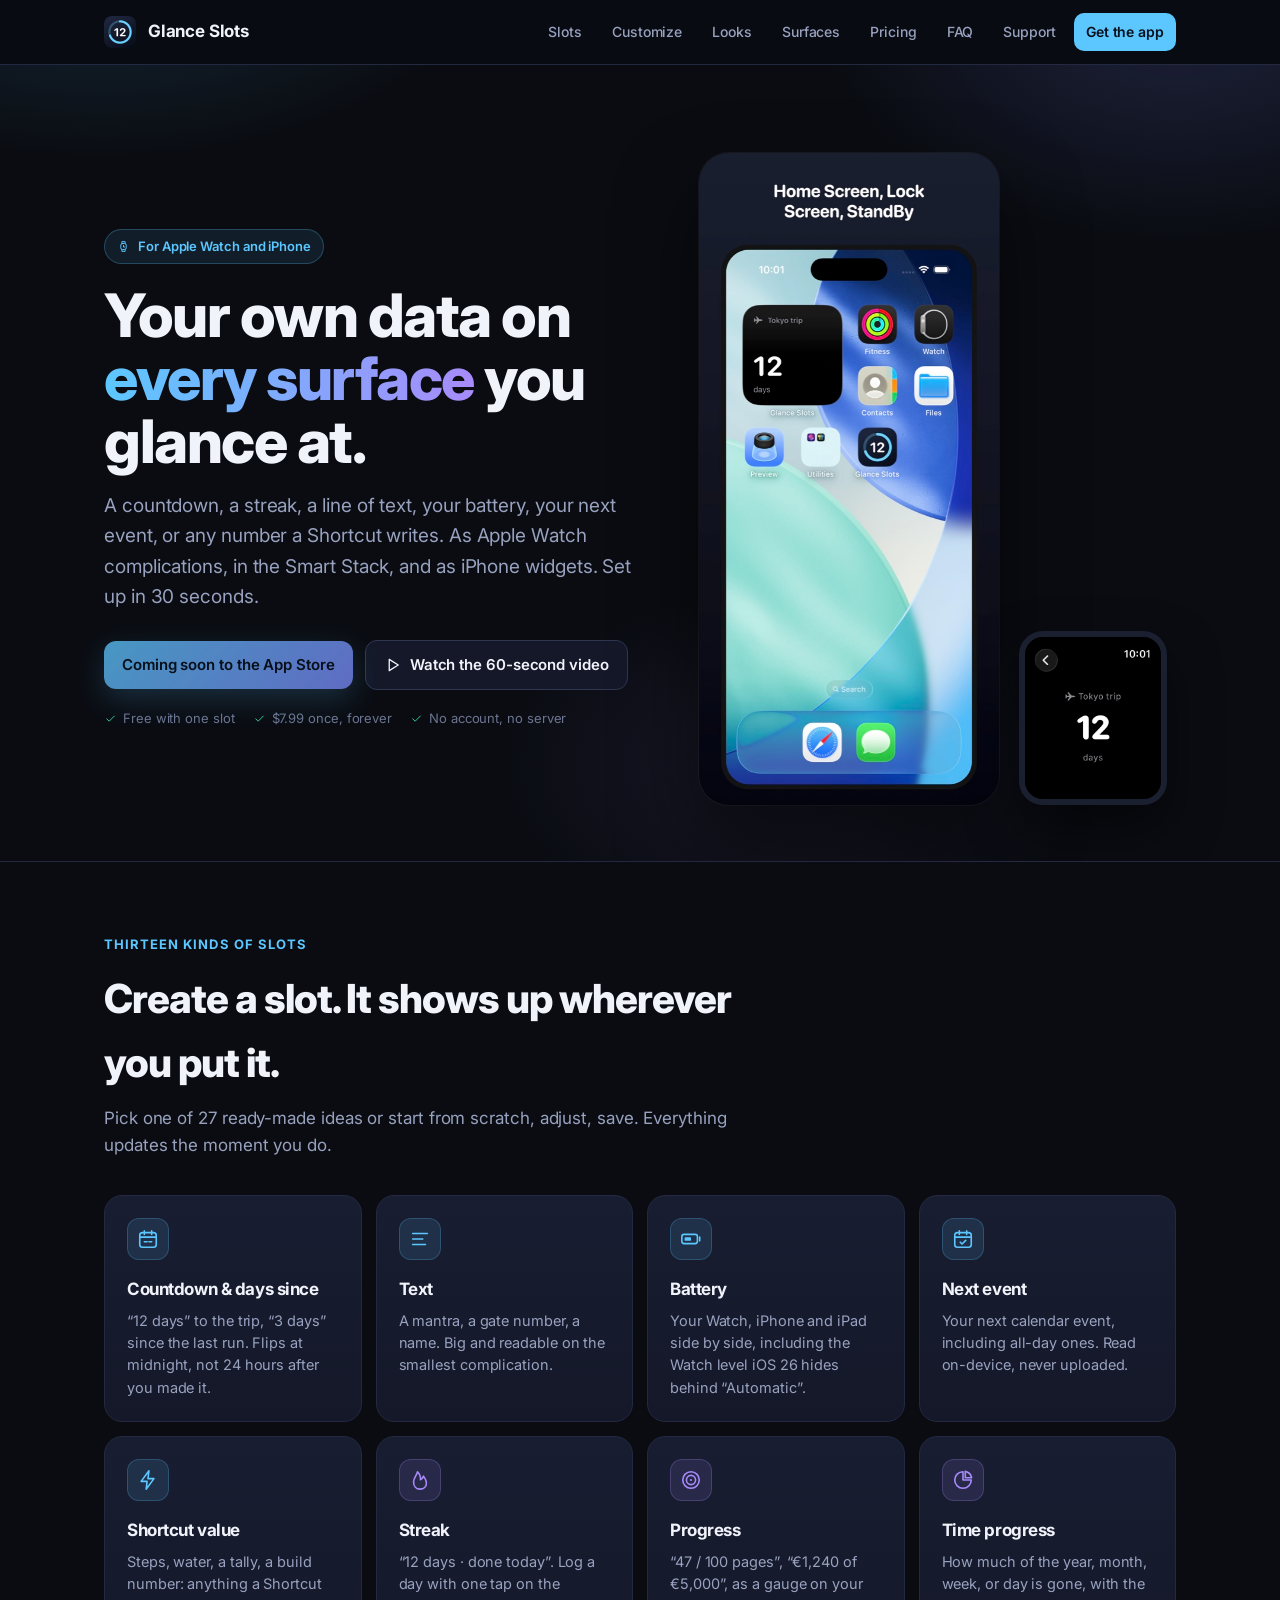
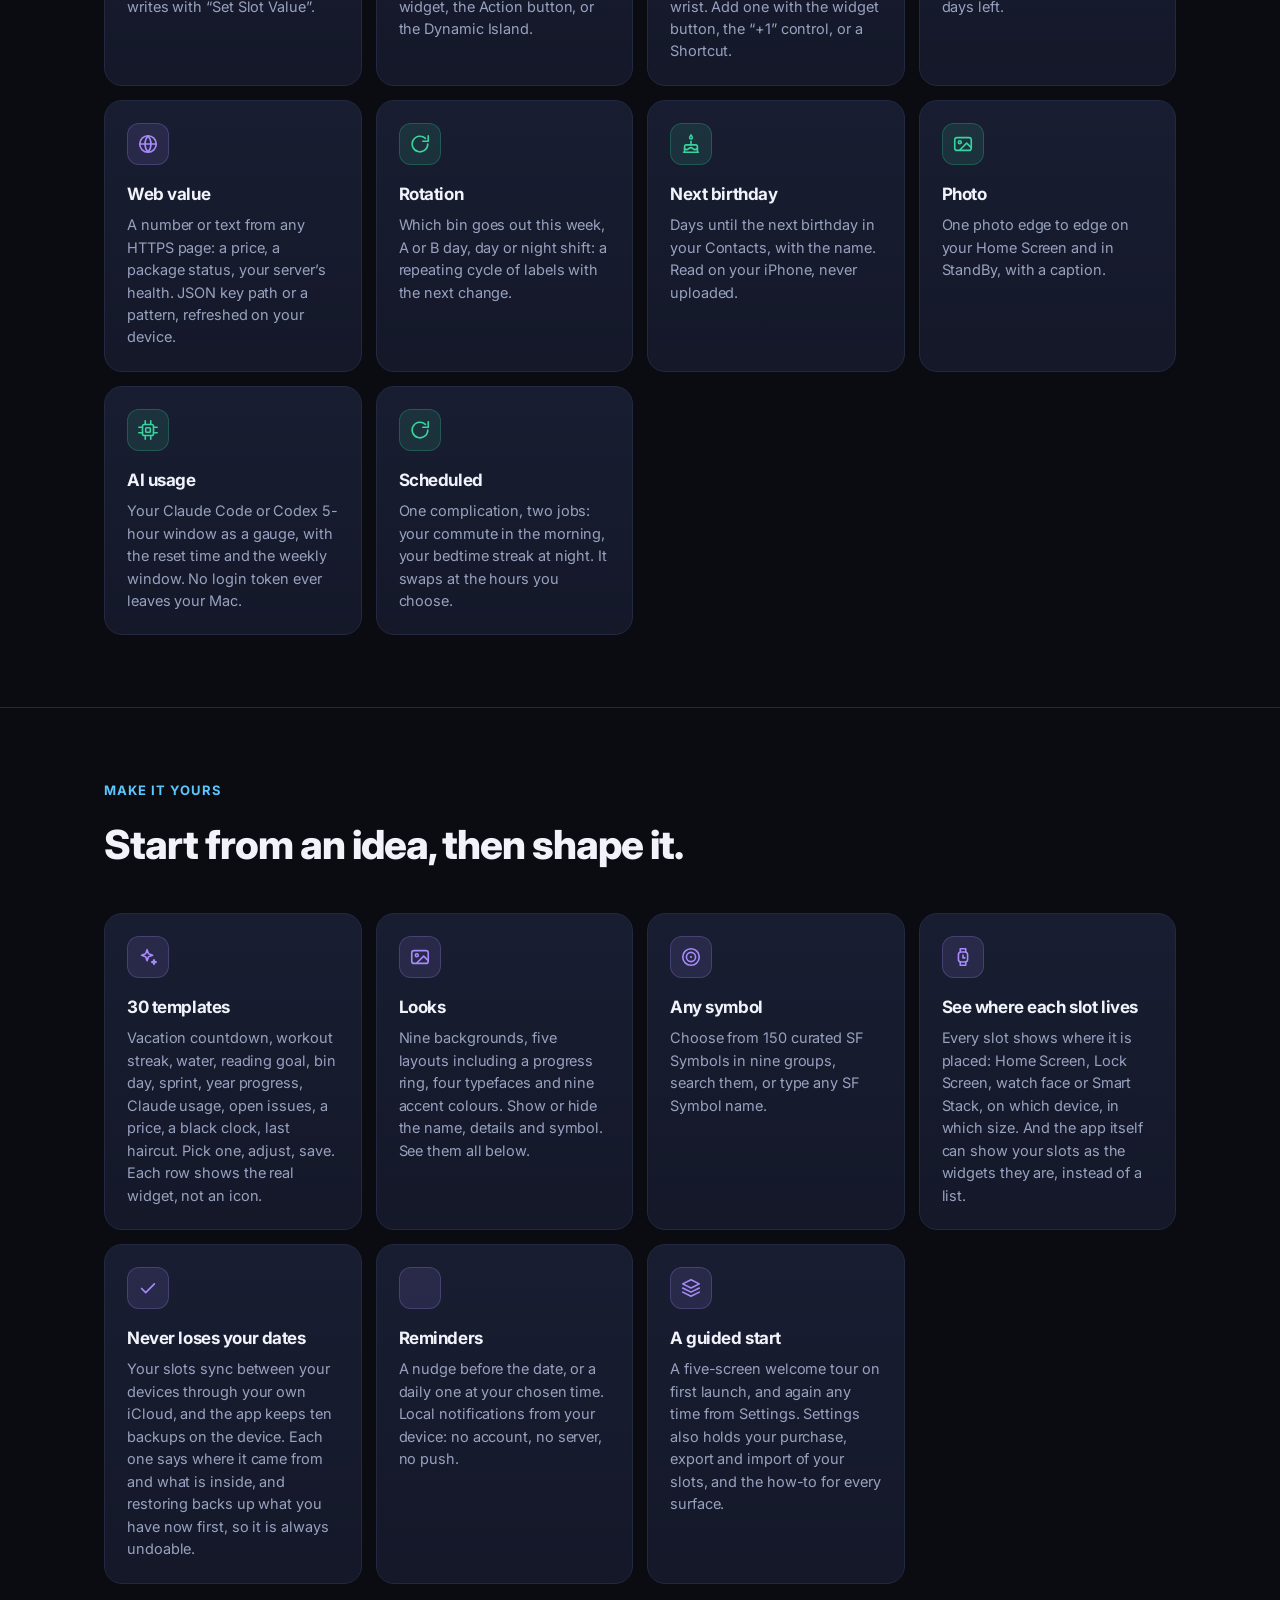
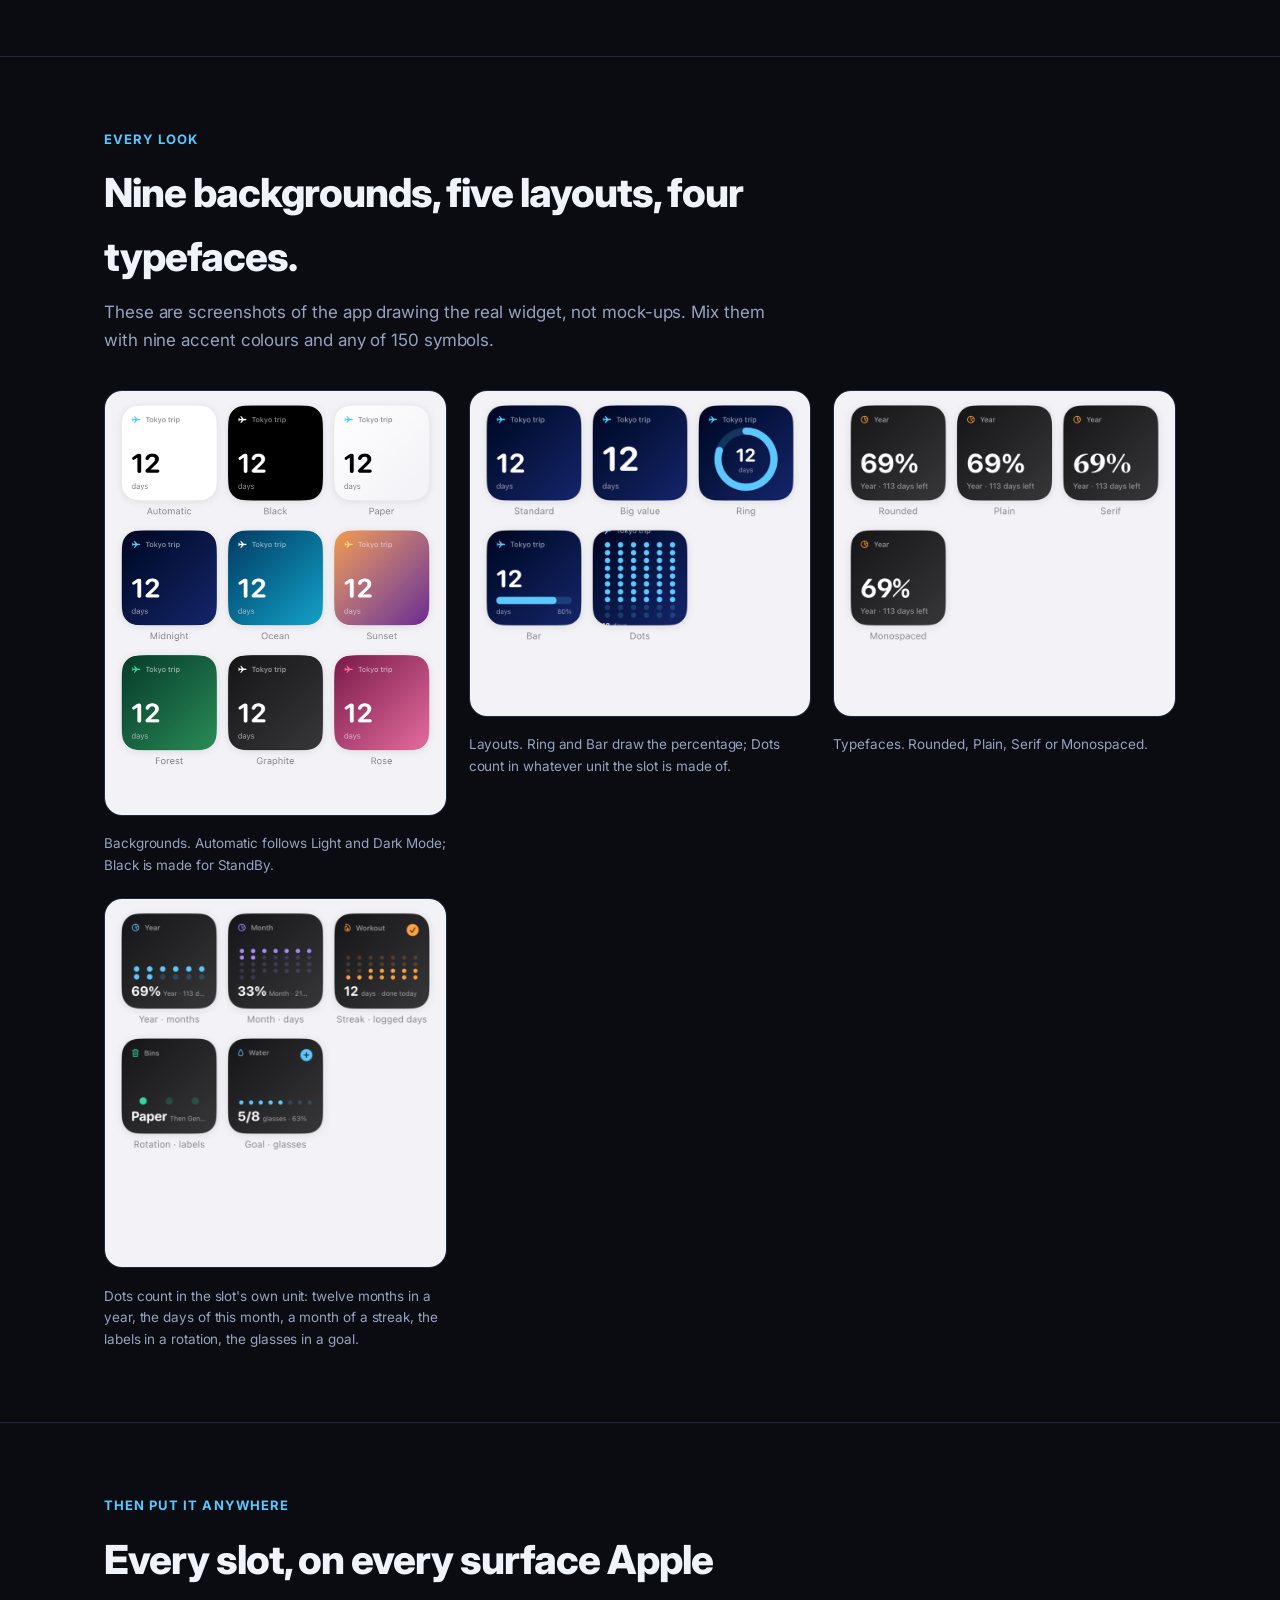
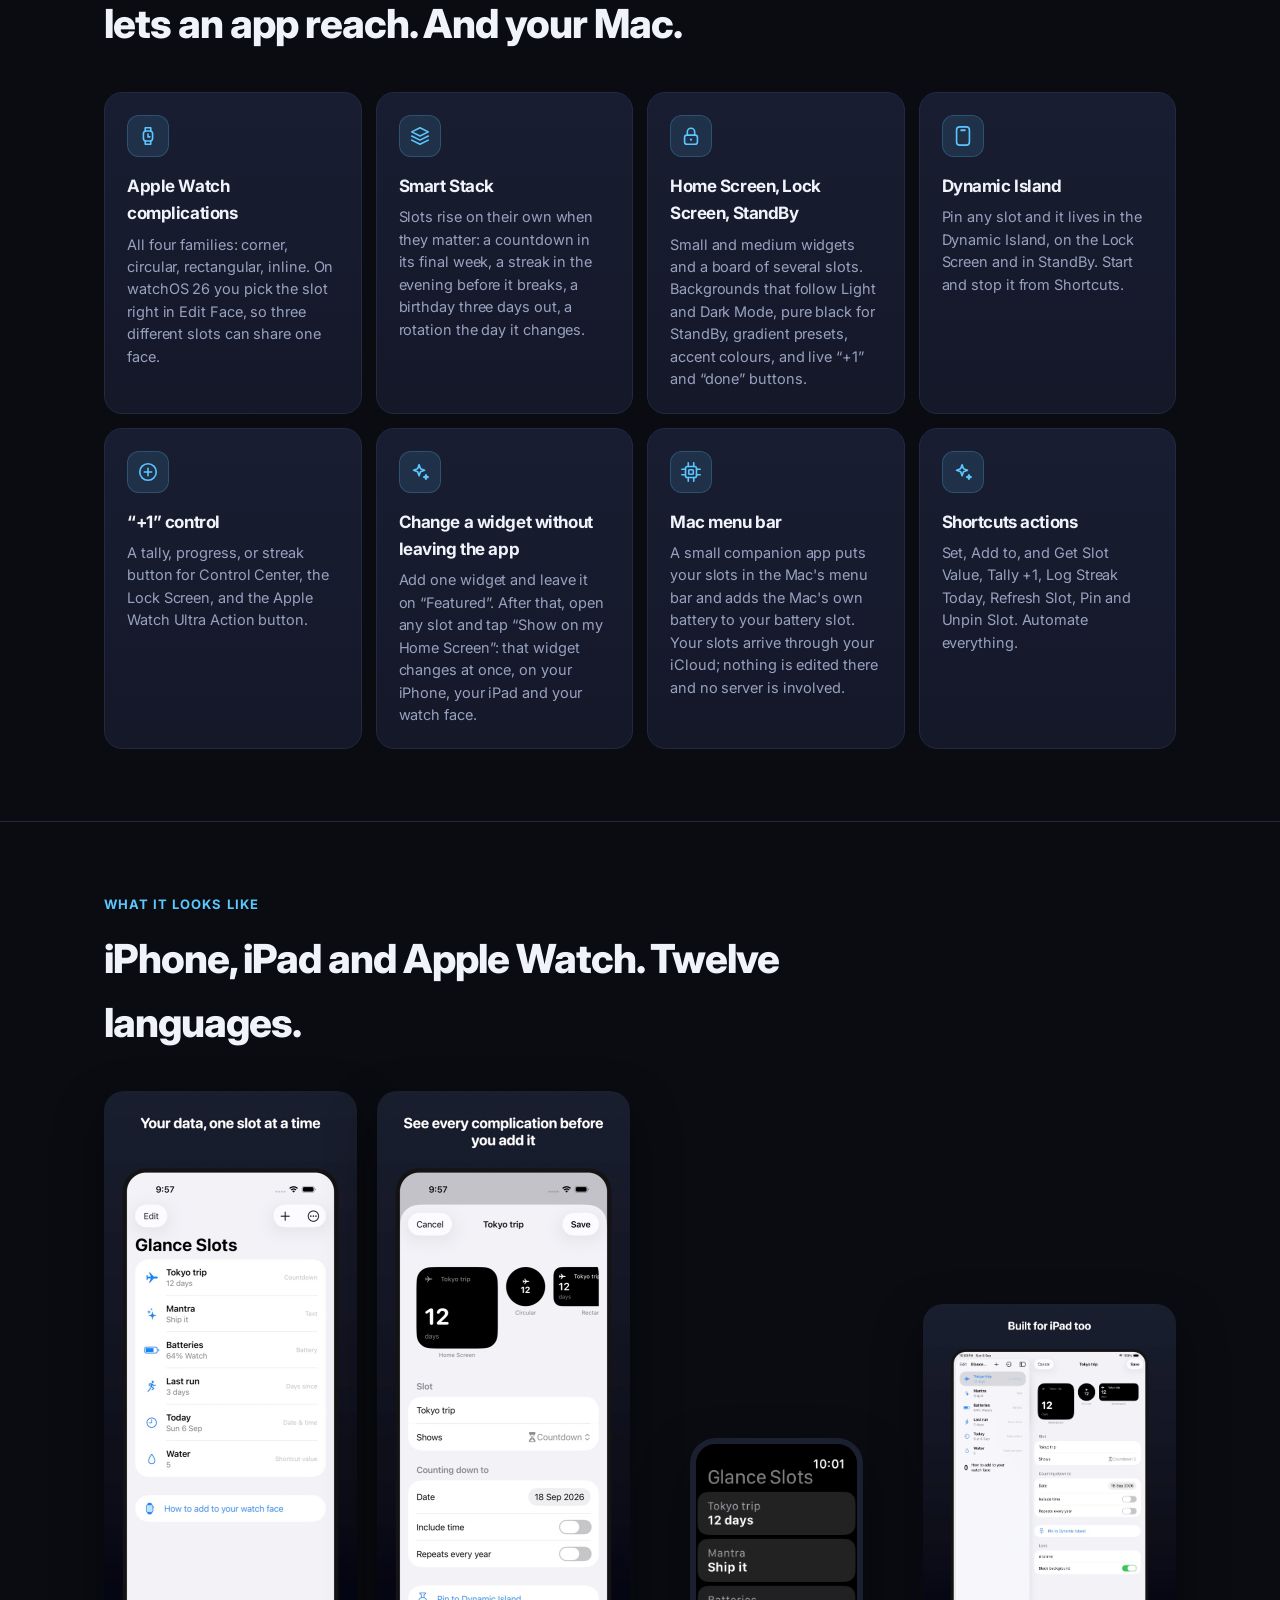
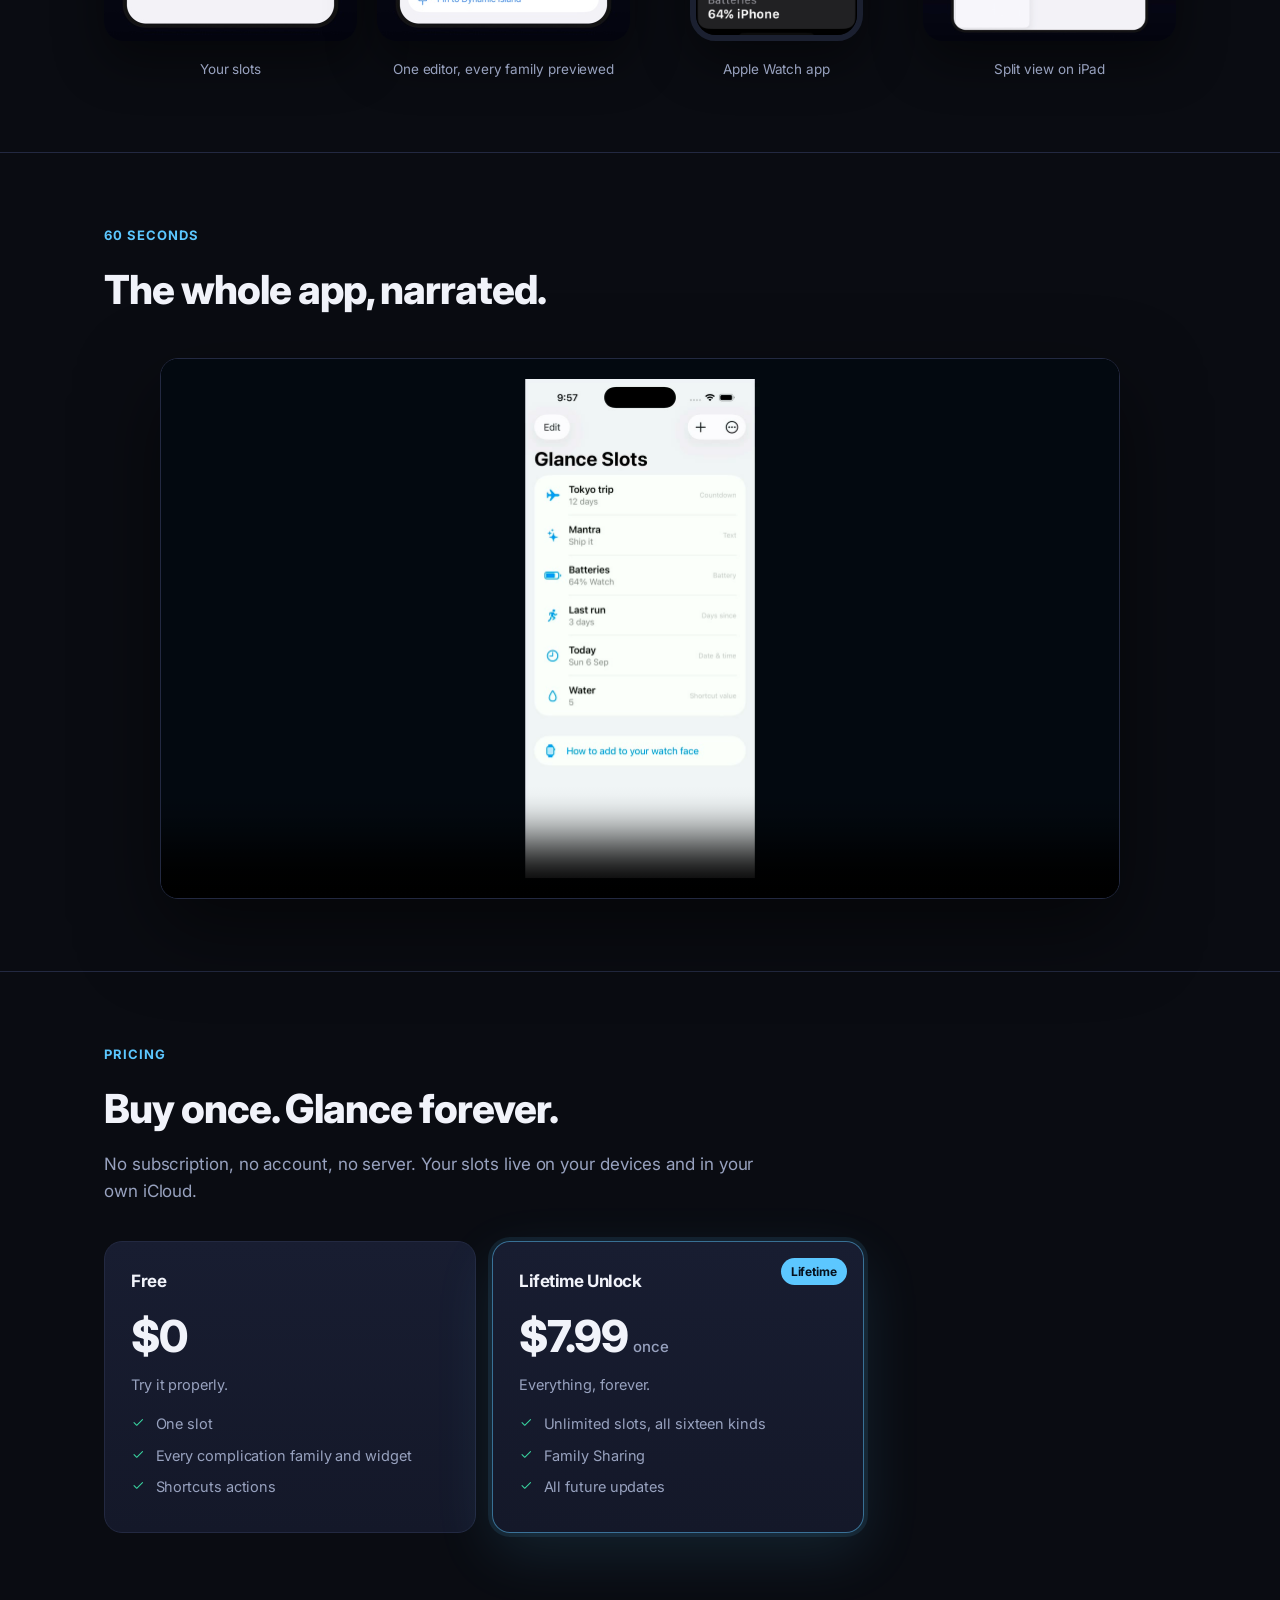
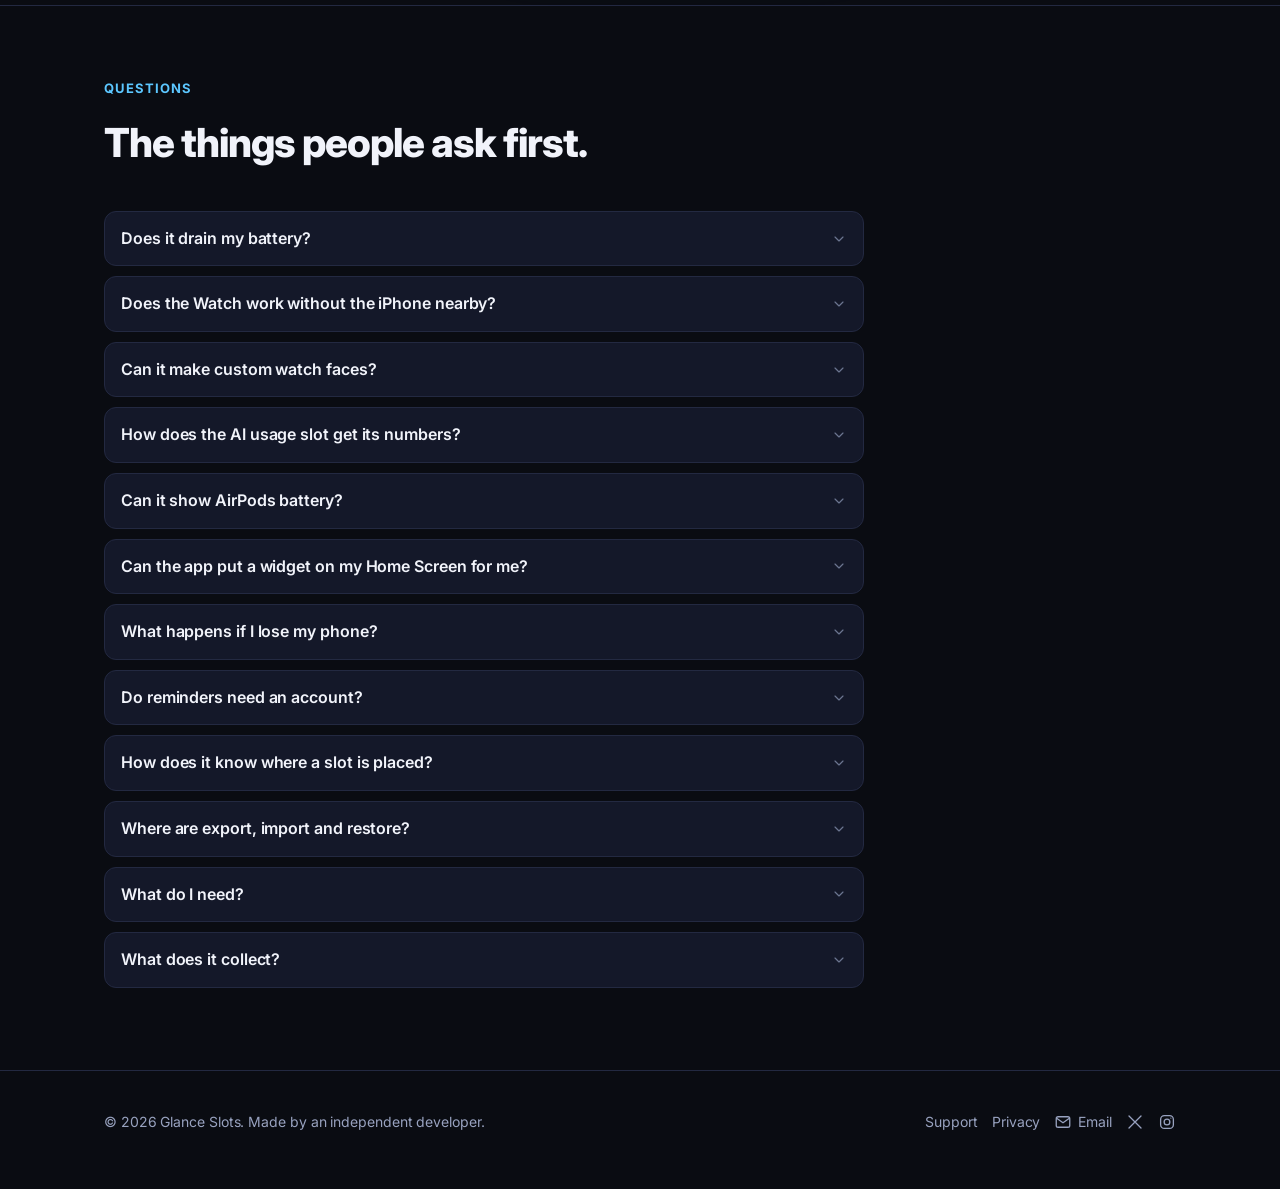
==== commit c0db19ab: "Site update 2026-09-10 22:58" ====
--- a/index.html
+++ b/index.html
@@ -132,8 +132,9 @@
   </div>
   <div class="styles">
     <figure><img src="assets/styles-01-backgrounds.png" alt="The nine widget backgrounds: Automatic, Black, Paper, Midnight, Ocean, Sunset, Forest, Graphite and Rose" loading="lazy"><figcaption>Backgrounds. Automatic follows Light and Dark Mode; Black is made for StandBy.</figcaption></figure>
-    <figure><img src="assets/styles-02-layouts.png" alt="The five widget layouts: Standard, Big value, Ring, Bar and Dots" loading="lazy"><figcaption>Layouts. Ring, Bar and Dots draw the percentage when a slot has one.</figcaption></figure>
+    <figure><img src="assets/styles-02-layouts.png" alt="The five widget layouts: Standard, Big value, Ring, Bar and Dots" loading="lazy"><figcaption>Layouts. Ring and Bar draw the percentage; Dots count in whatever unit the slot is made of.</figcaption></figure>
     <figure><img src="assets/styles-03-typefaces.png" alt="The four typefaces: Rounded, Plain, Serif and Monospaced" loading="lazy"><figcaption>Typefaces. Rounded, Plain, Serif or Monospaced.</figcaption></figure>
+    <figure><img src="assets/styles-04-dots.png" alt="The Dots layout counting months of a year, days of a month, logged days of a streak, labels of a rotation and glasses of a goal" loading="lazy"><figcaption>Dots count in the slot's own unit: twelve months in a year, the days of this month, a month of a streak, the labels in a rotation, the glasses in a goal.</figcaption></figure>
   </div>
 </div></section>
 
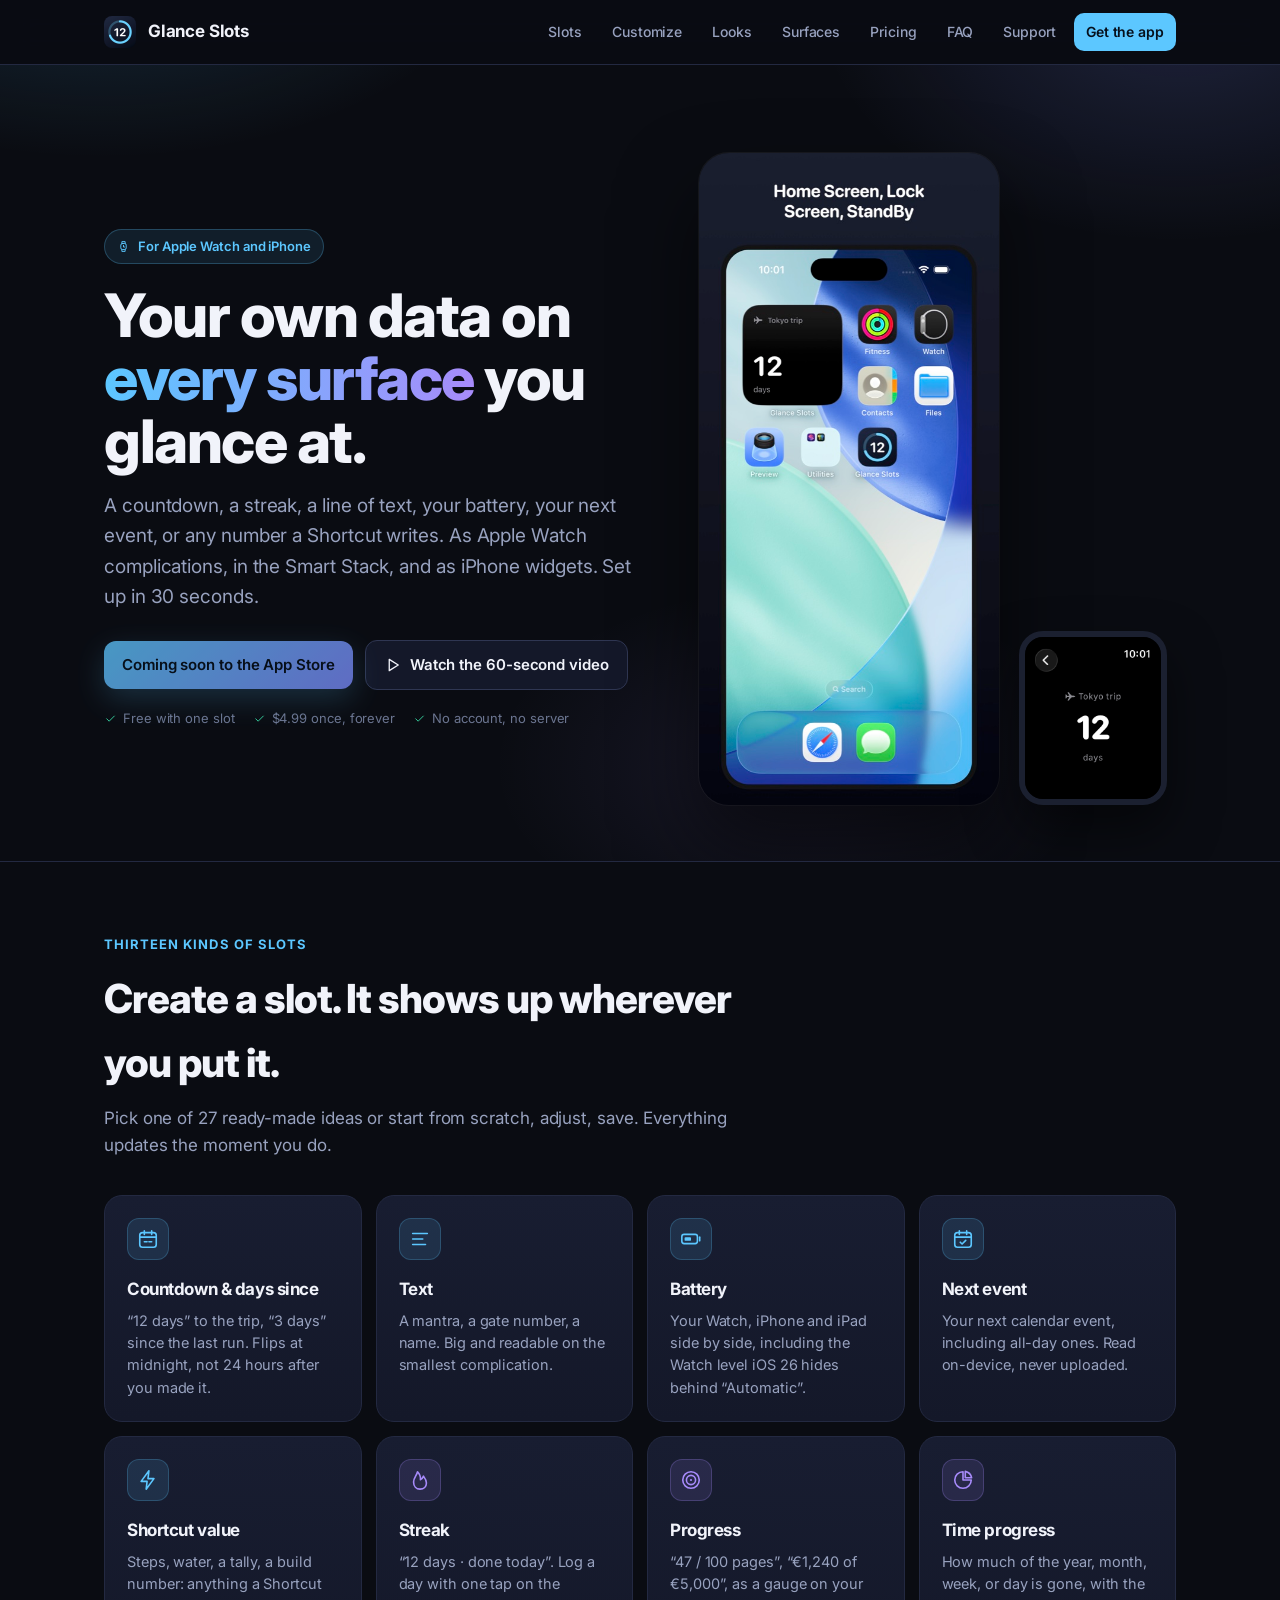
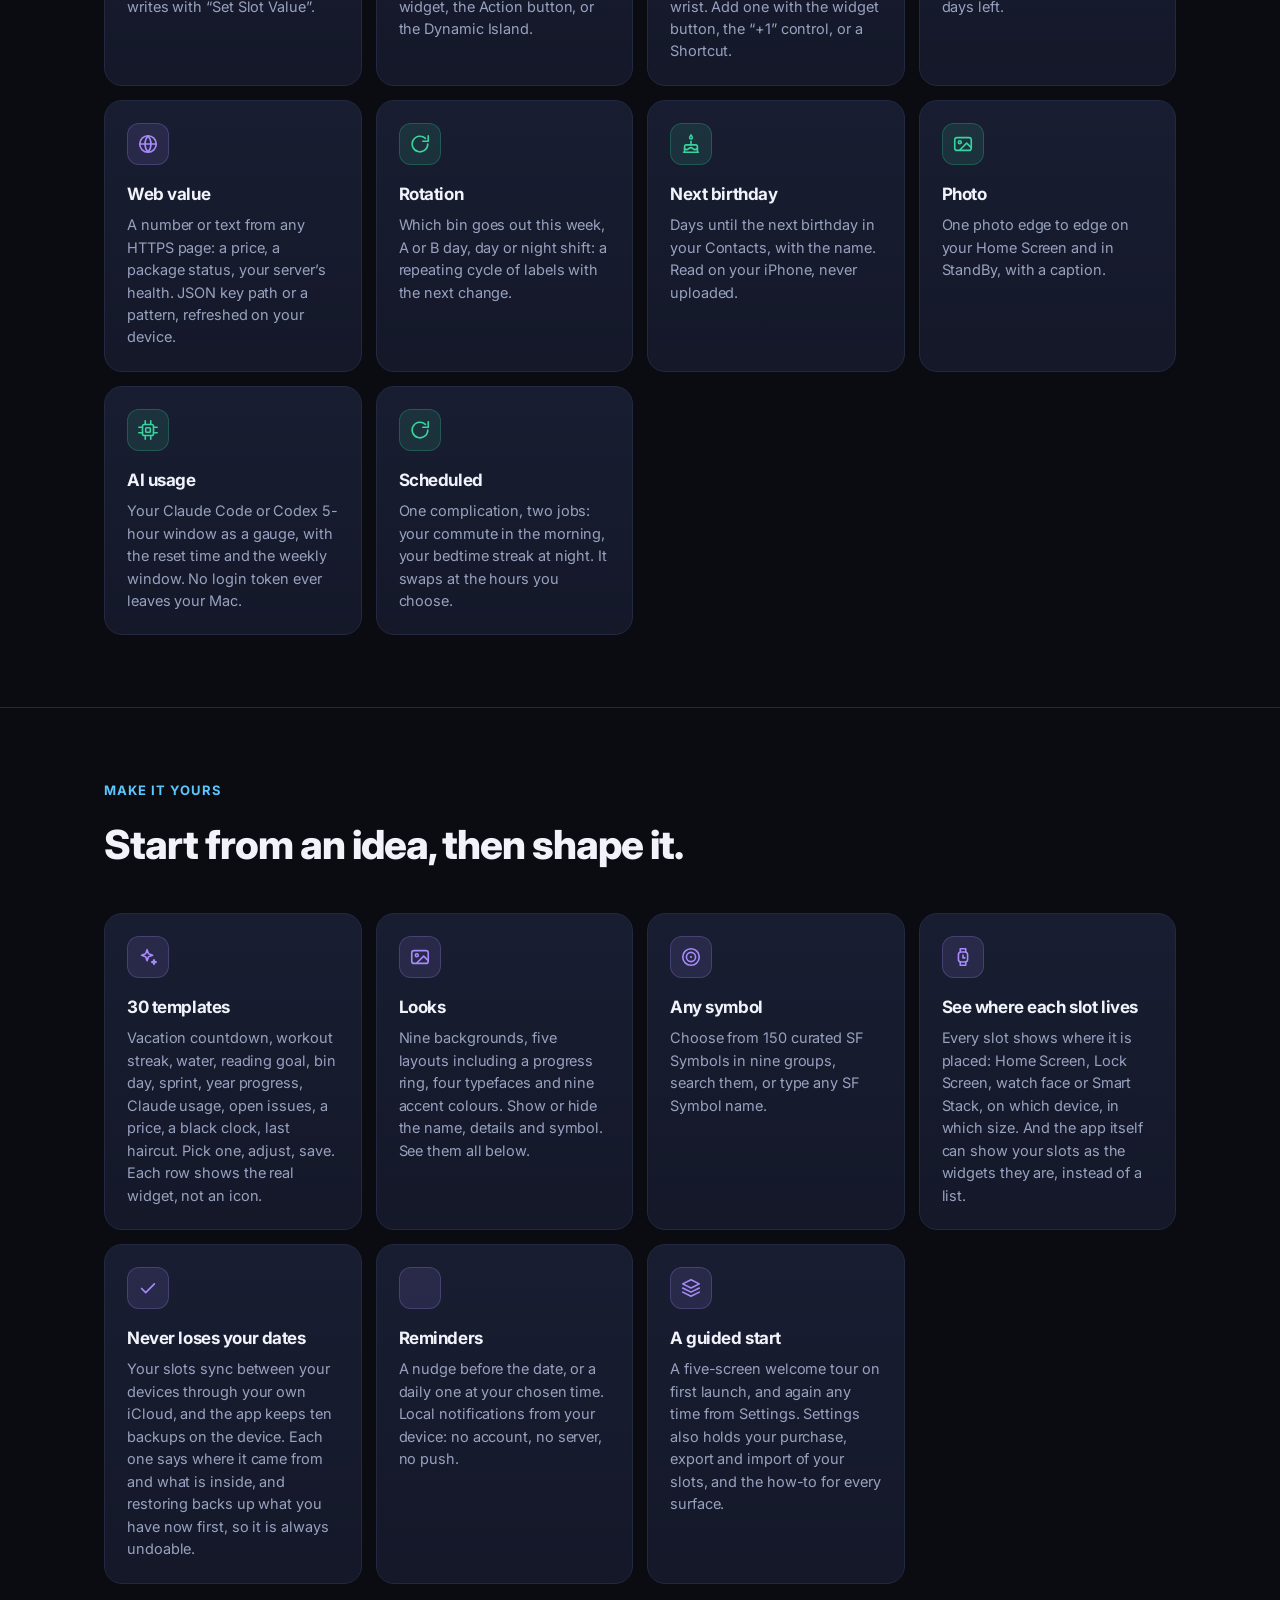
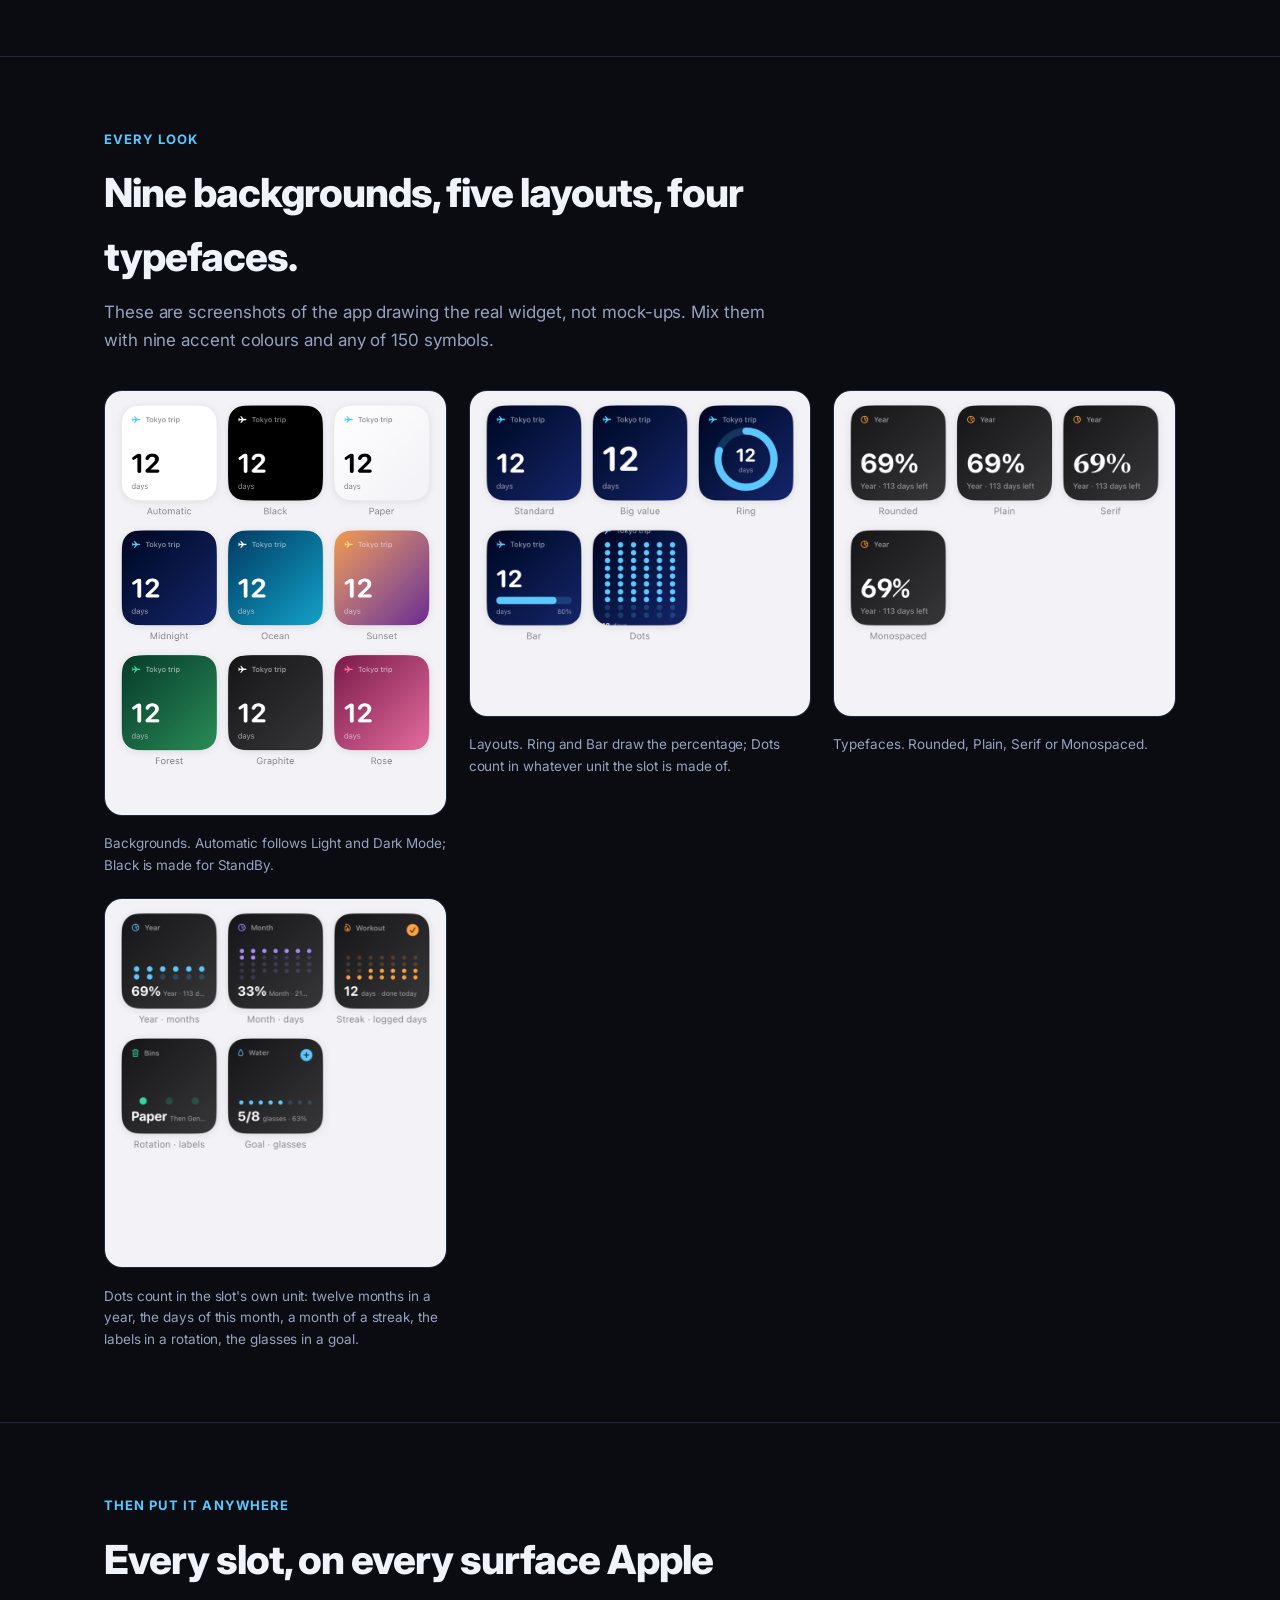
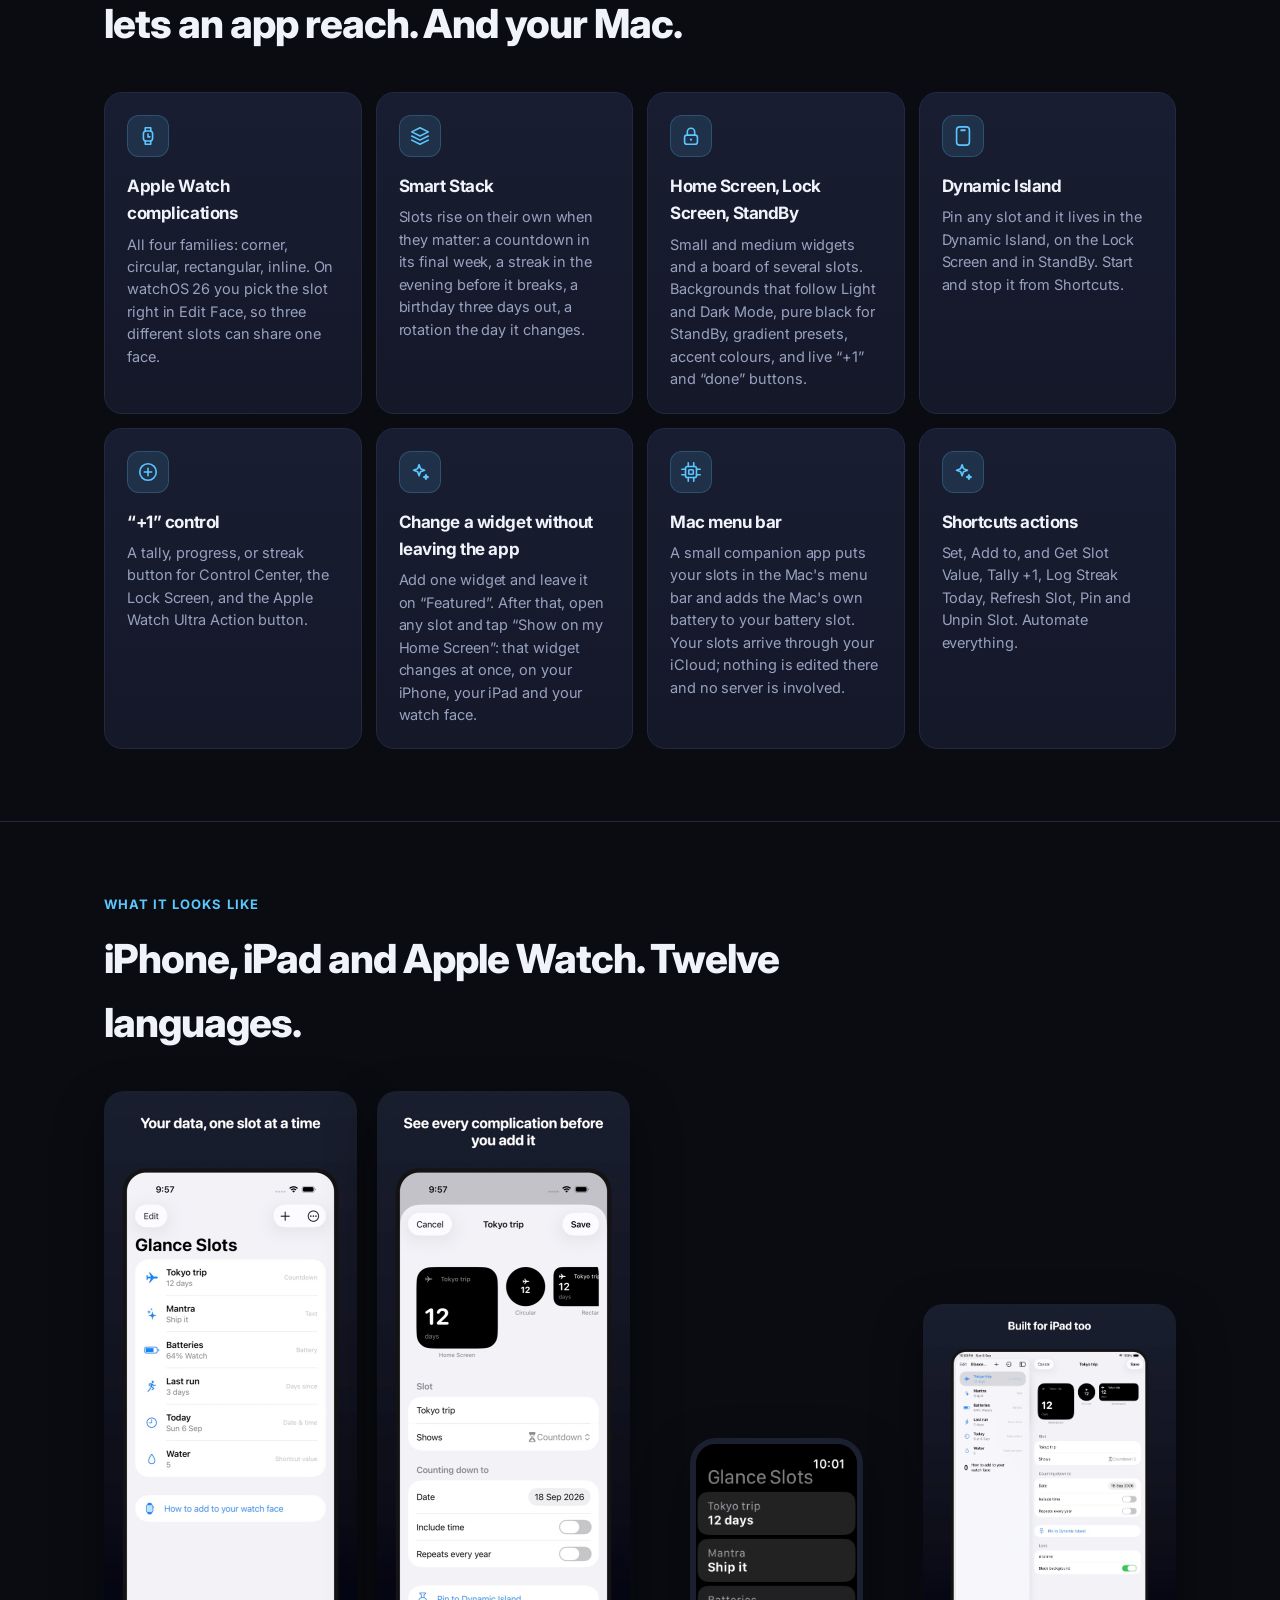
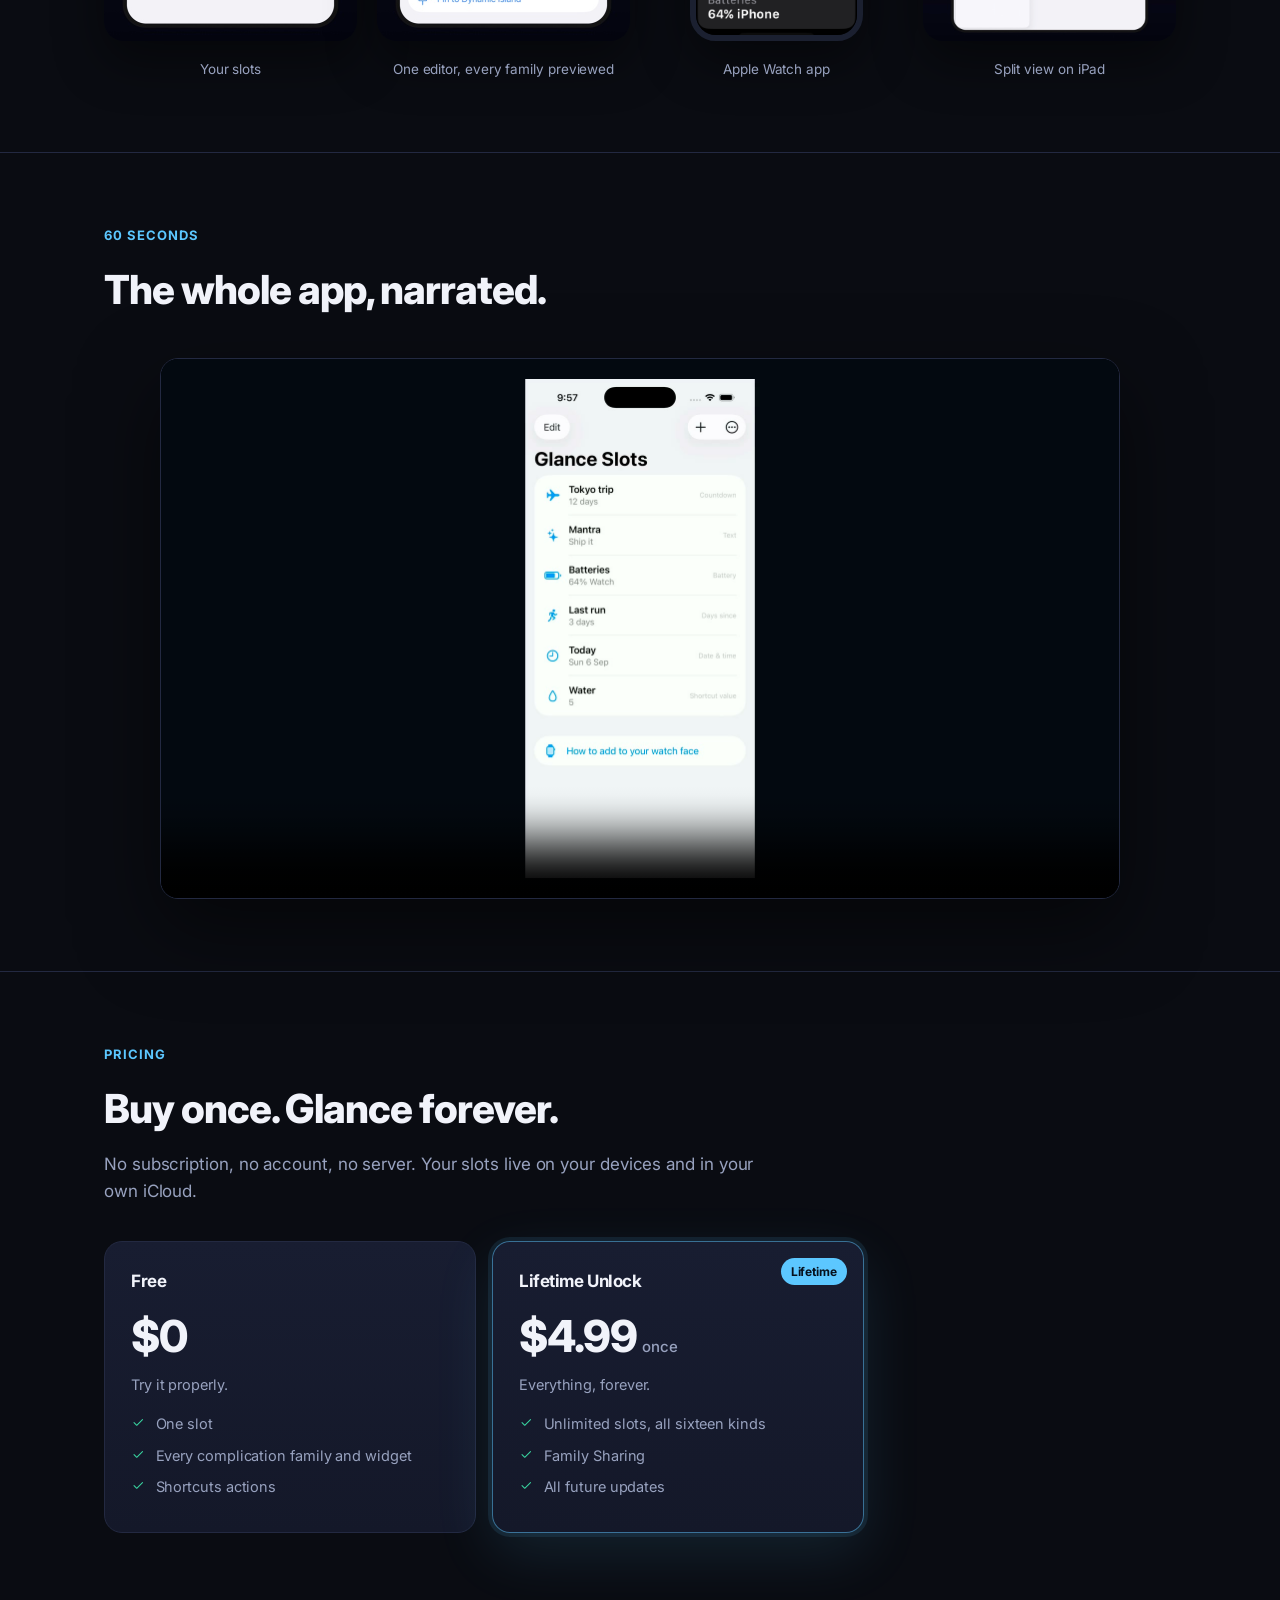
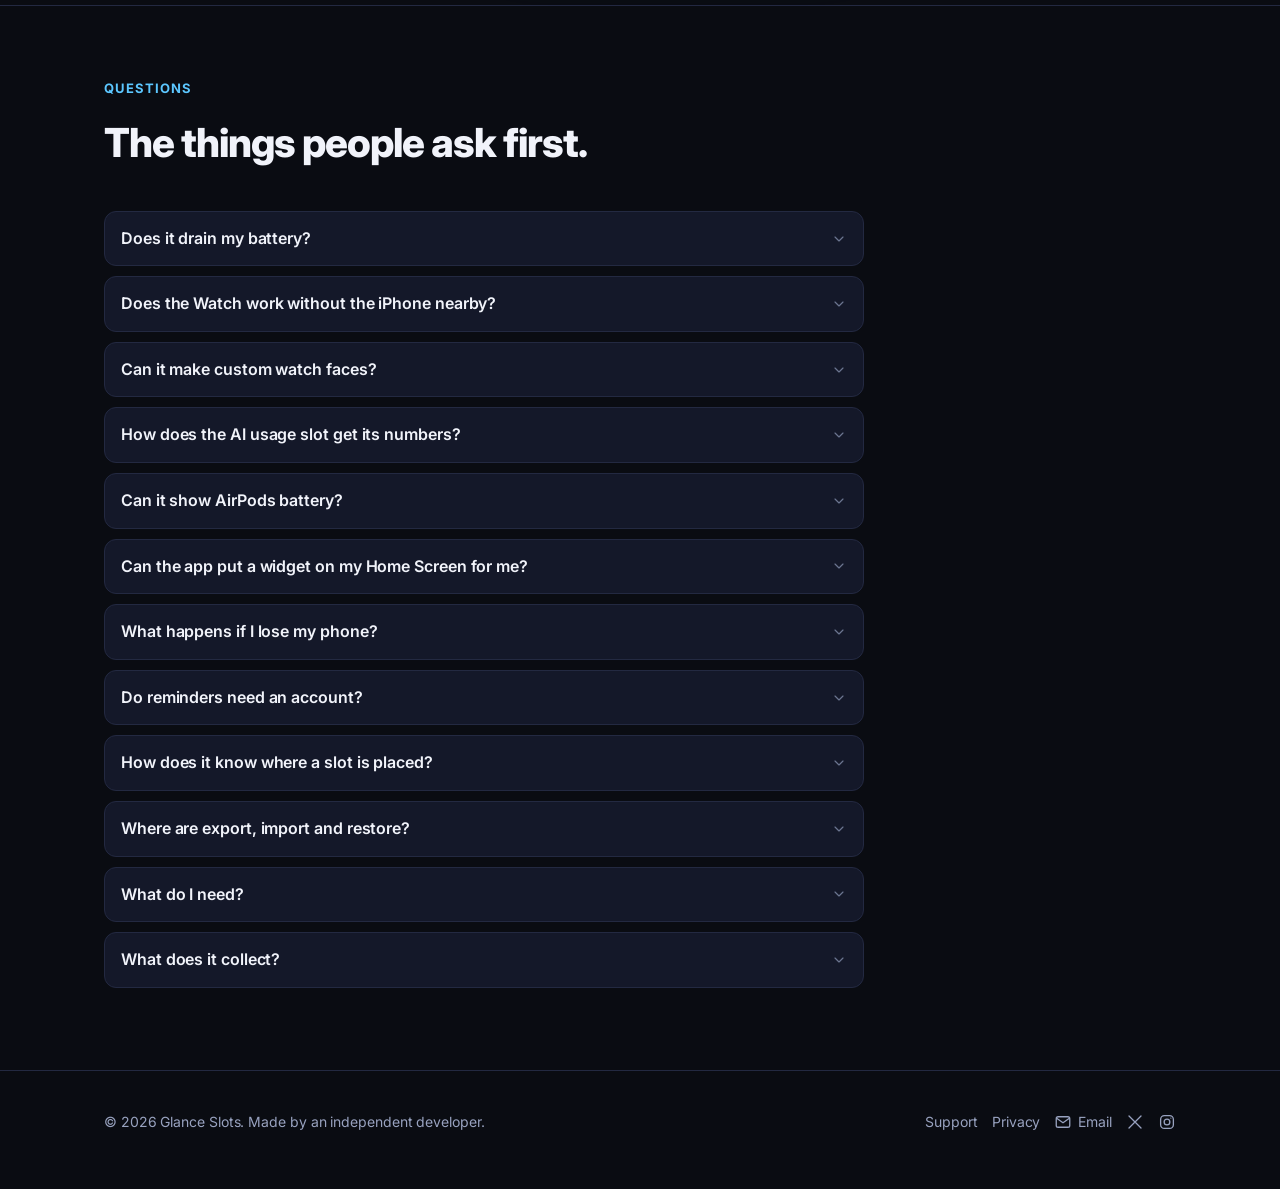
==== commit 22e1cc10: "Site update 2026-09-30 12:27" ====
--- a/index.html
+++ b/index.html
@@ -74,7 +74,7 @@
     </div>
     <div class="fine">
       <span><svg class="icon"><use href="#i-check"/></svg> Free with one slot</span>
-      <span><svg class="icon"><use href="#i-check"/></svg> $7.99 once, forever</span>
+      <span><svg class="icon"><use href="#i-check"/></svg> $4.99 once, forever</span>
       <span><svg class="icon"><use href="#i-check"/></svg> No account, no server</span>
     </div>
   </div>
@@ -185,7 +185,7 @@
   <div class="pricing">
     <div class="card"><h3>Free</h3><div class="price">$0</div><p>Try it properly.</p>
       <ul><li><svg class="icon"><use href="#i-check"/></svg>One slot</li><li><svg class="icon"><use href="#i-check"/></svg>Every complication family and widget</li><li><svg class="icon"><use href="#i-check"/></svg>Shortcuts actions</li></ul></div>
-    <div class="card hi"><span class="badge">Lifetime</span><h3>Lifetime Unlock</h3><div class="price">$7.99<small>once</small></div><p>Everything, forever.</p>
+    <div class="card hi"><span class="badge">Lifetime</span><h3>Lifetime Unlock</h3><div class="price">$4.99<small>once</small></div><p>Everything, forever.</p>
       <ul><li><svg class="icon"><use href="#i-check"/></svg>Unlimited slots, all sixteen kinds</li><li><svg class="icon"><use href="#i-check"/></svg>Family Sharing</li><li><svg class="icon"><use href="#i-check"/></svg>All future updates</li></ul></div>
   </div>
 </div></section>
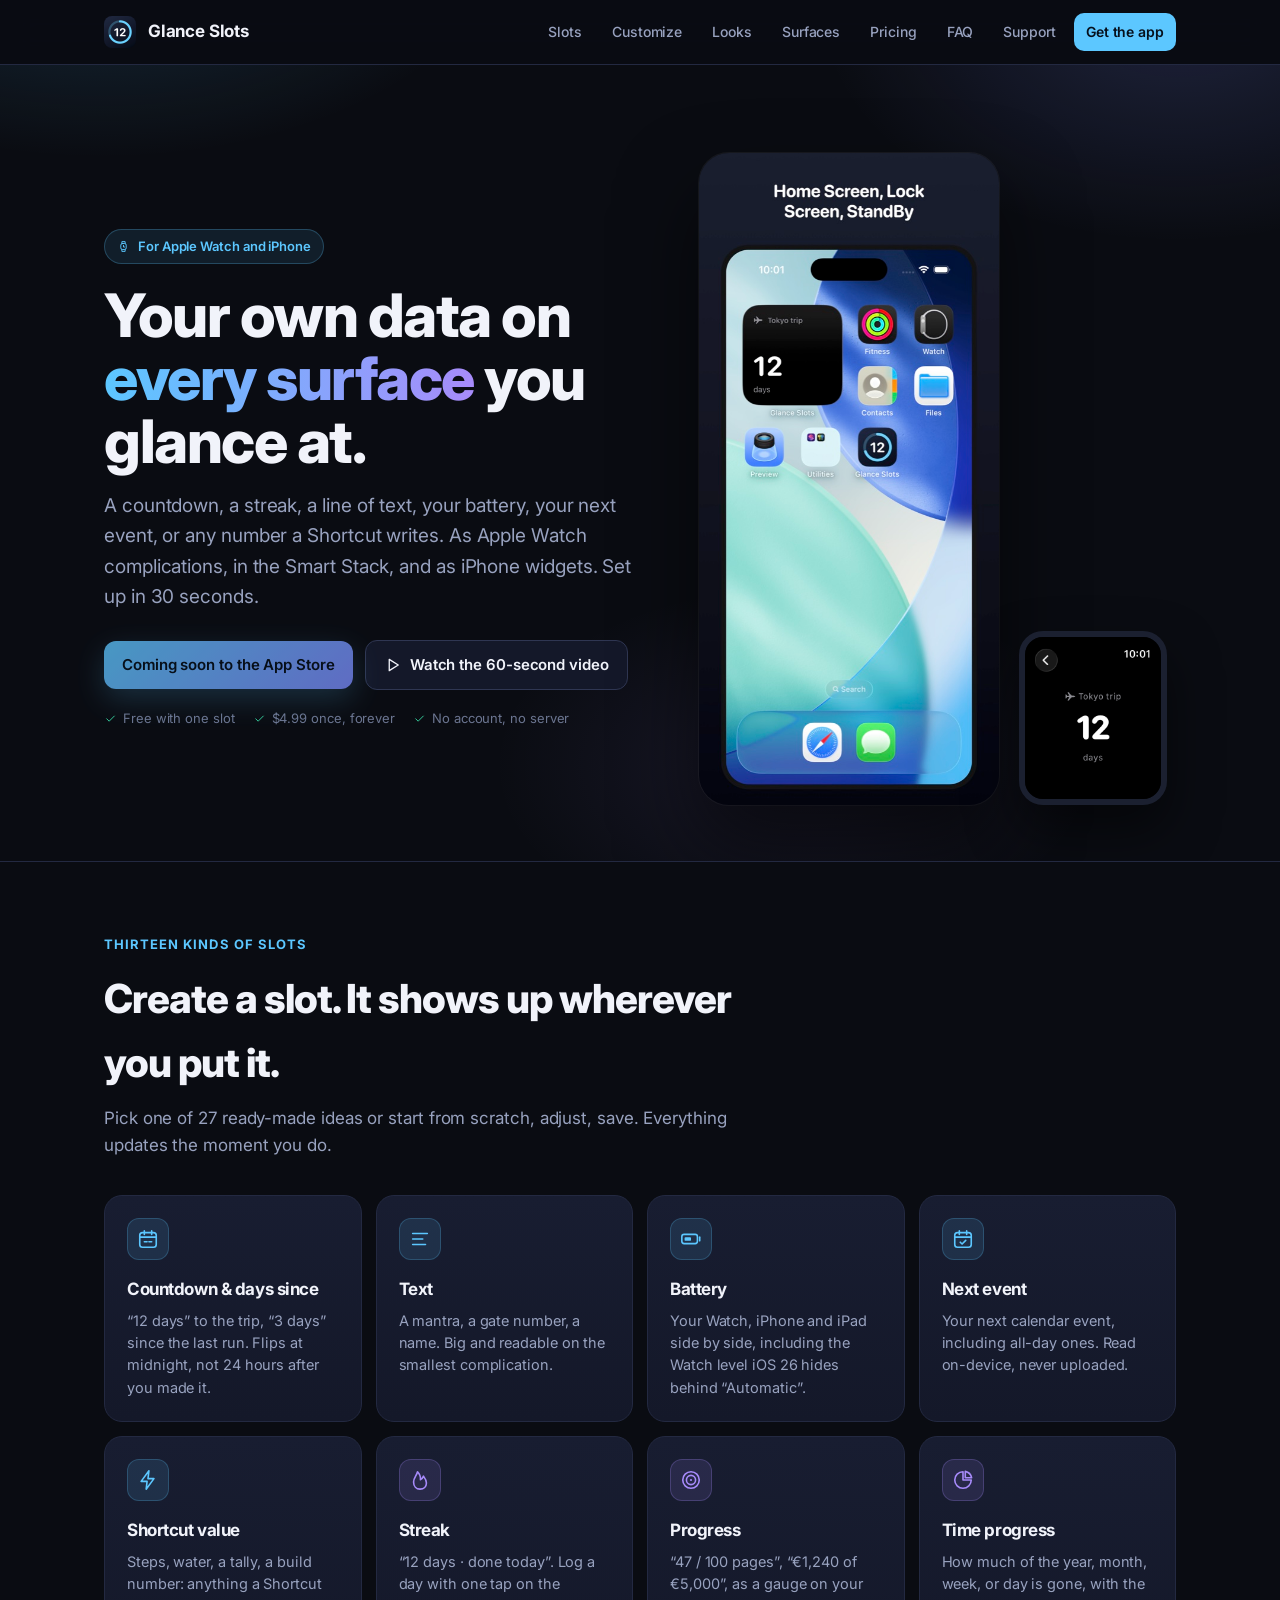
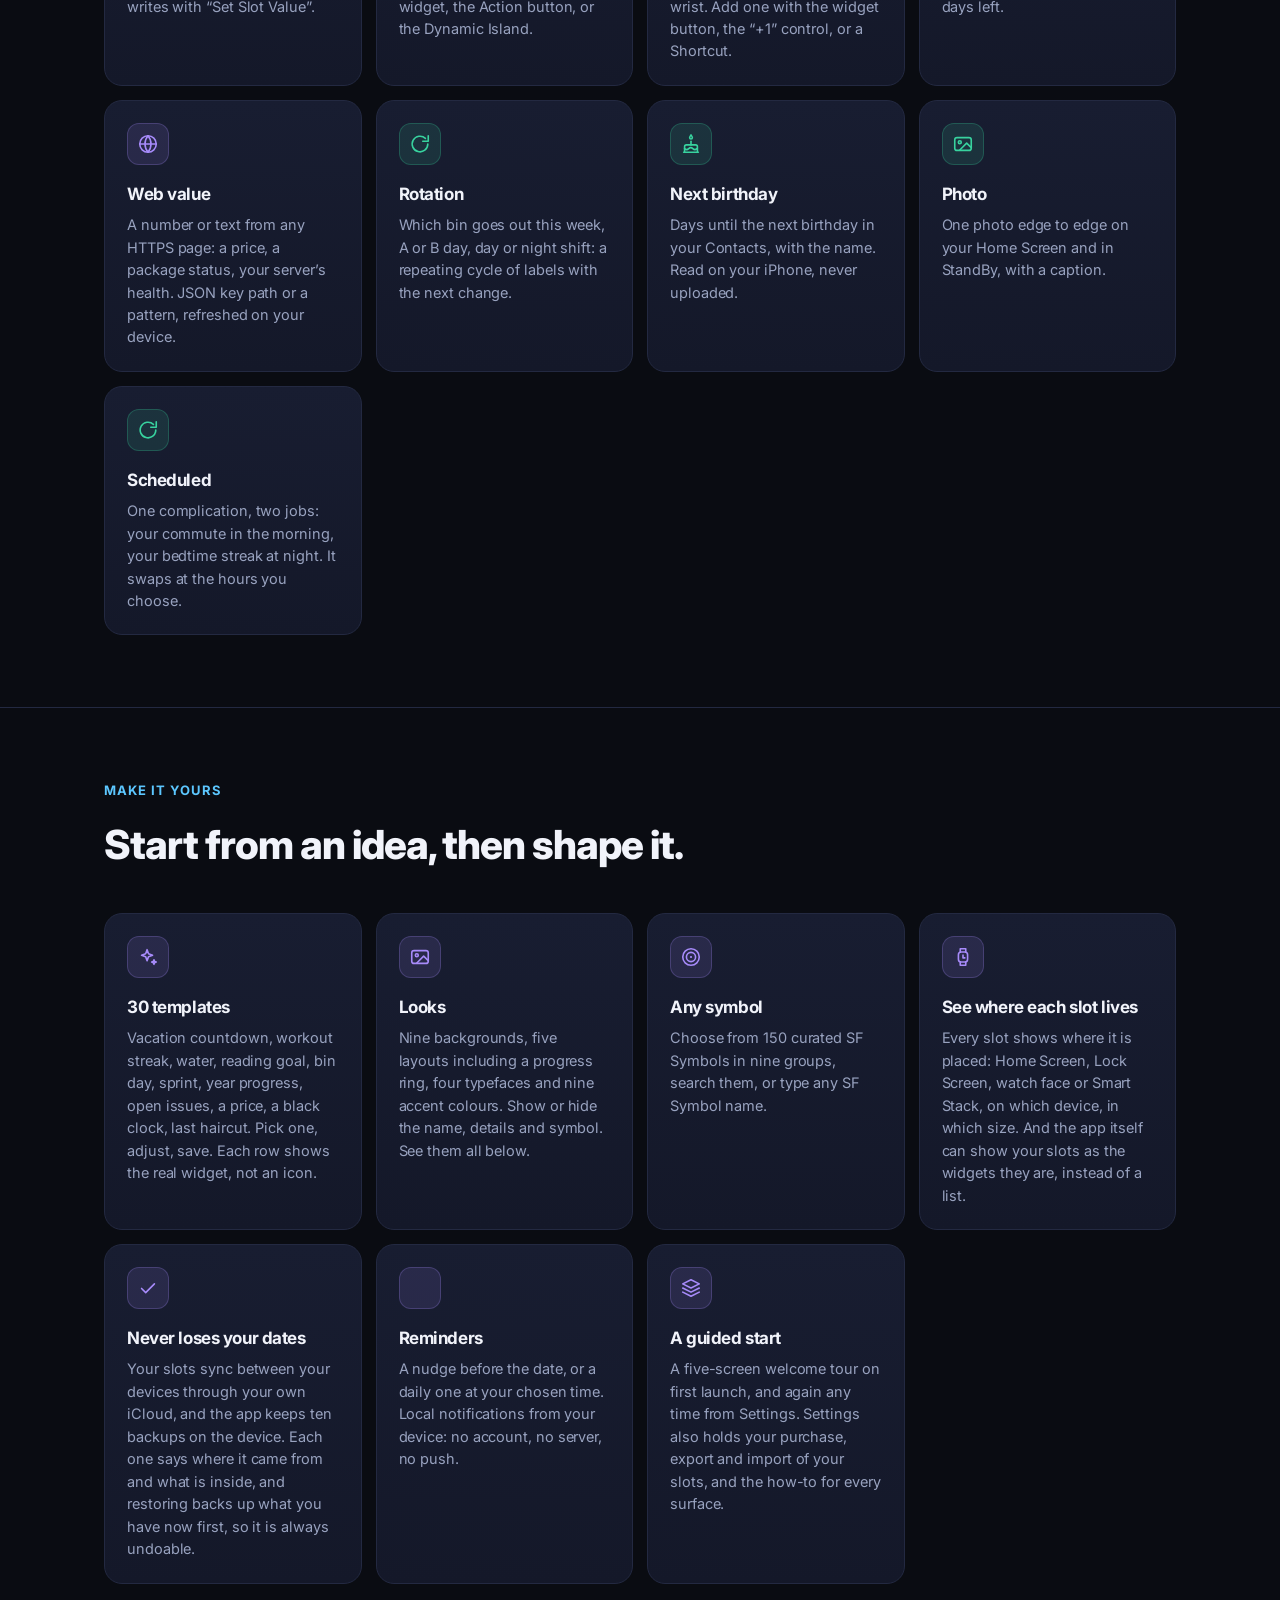
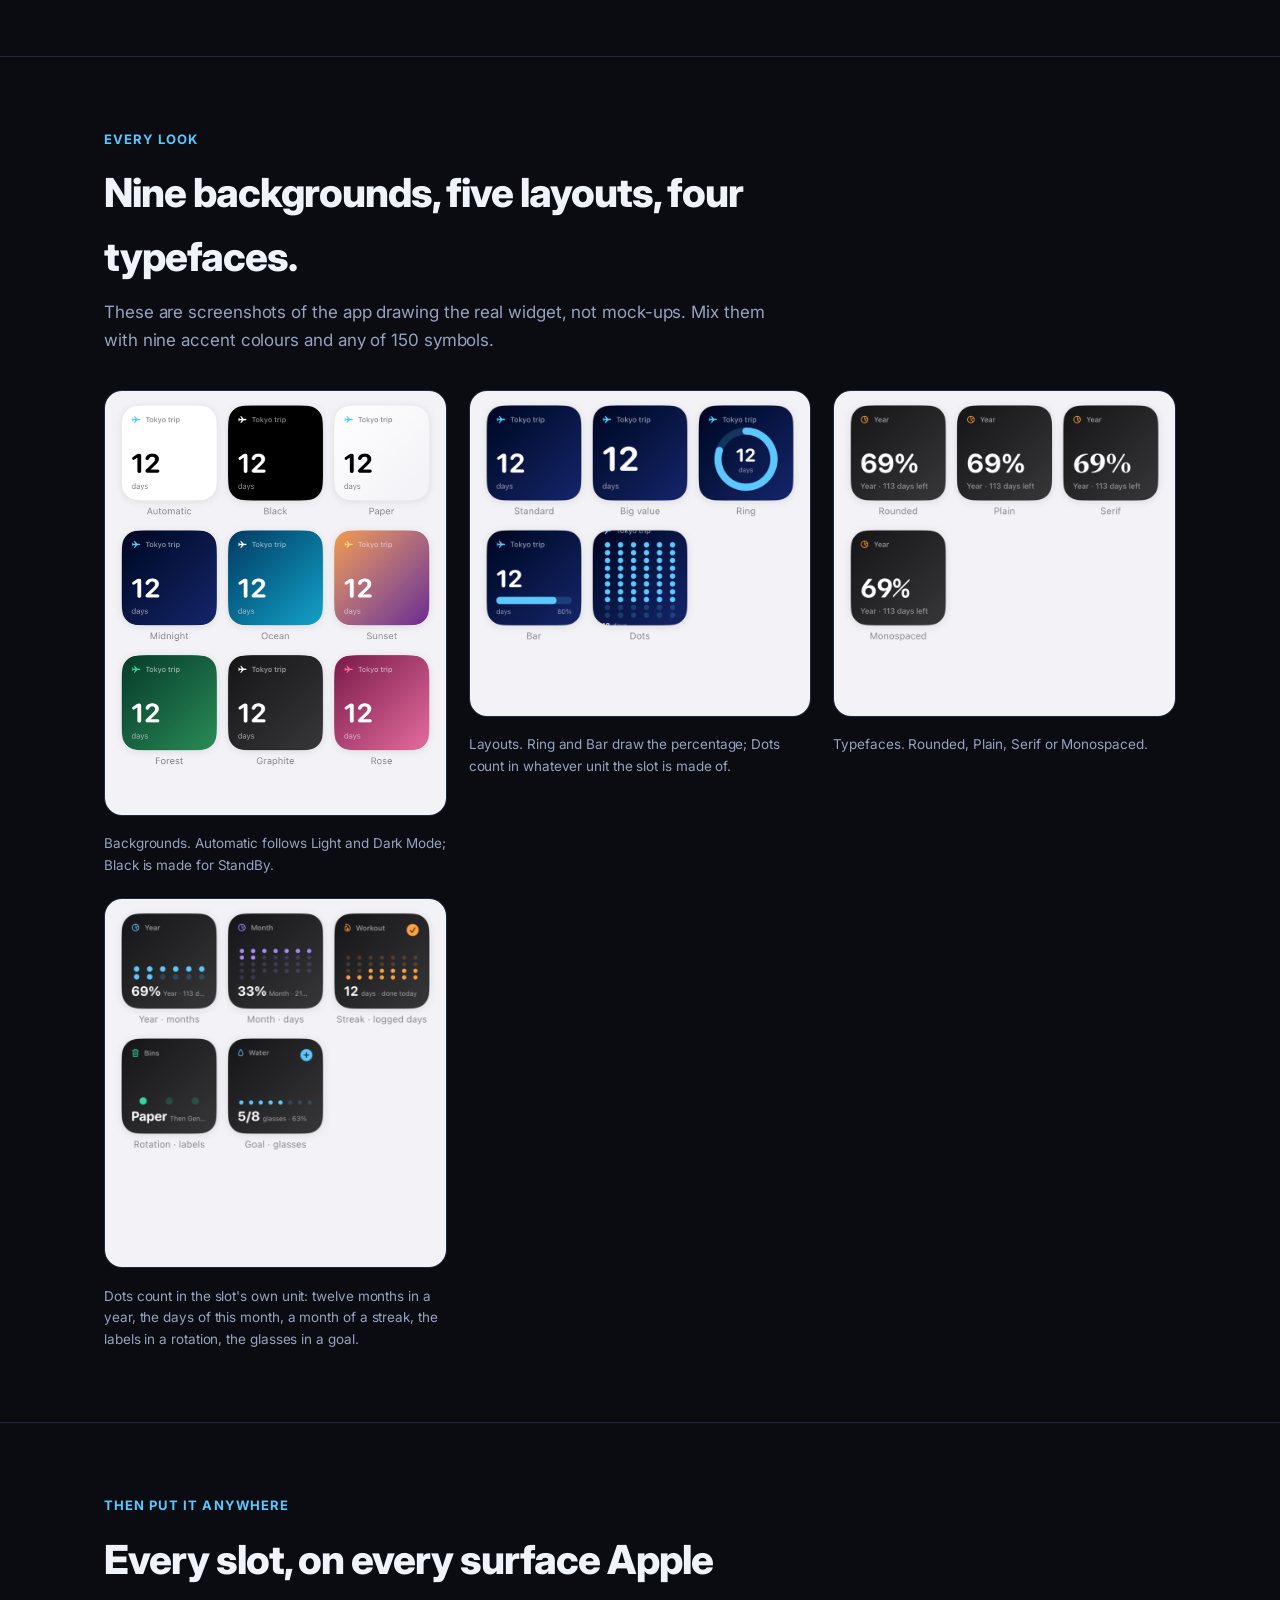
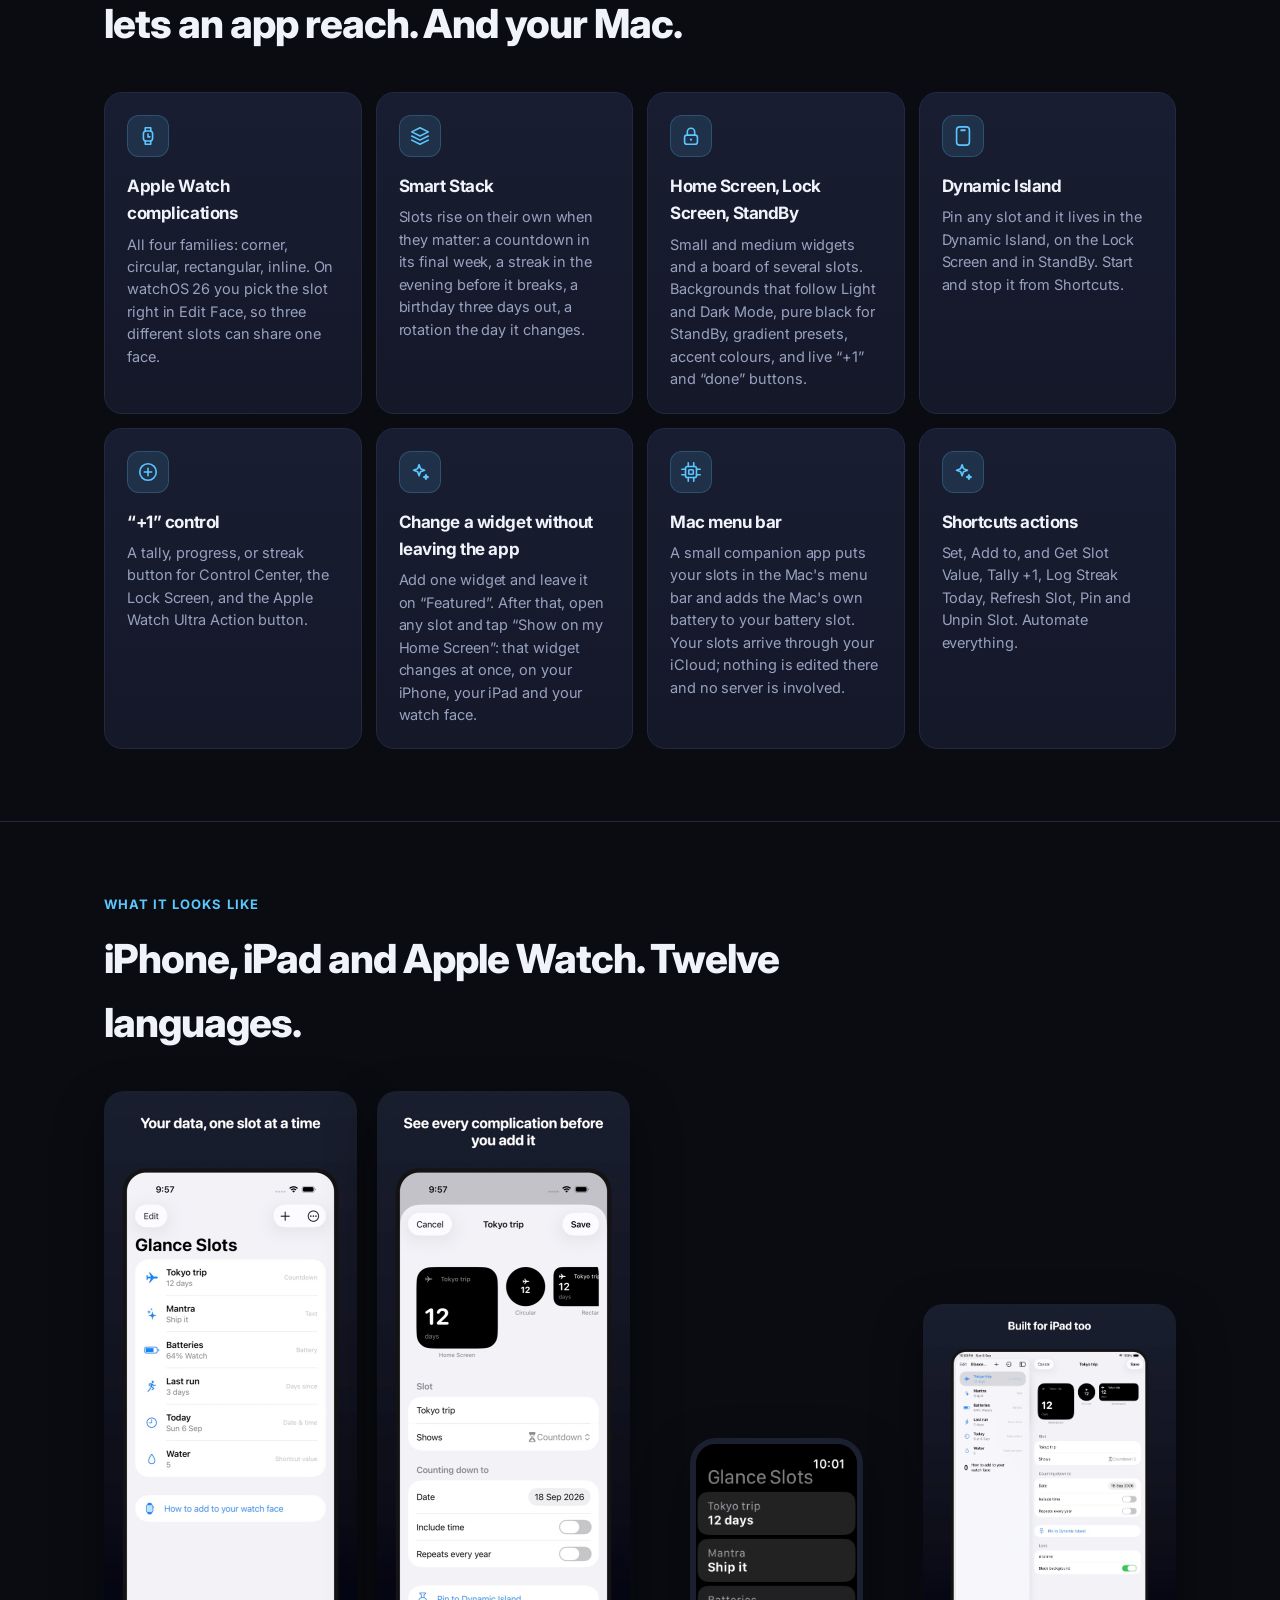
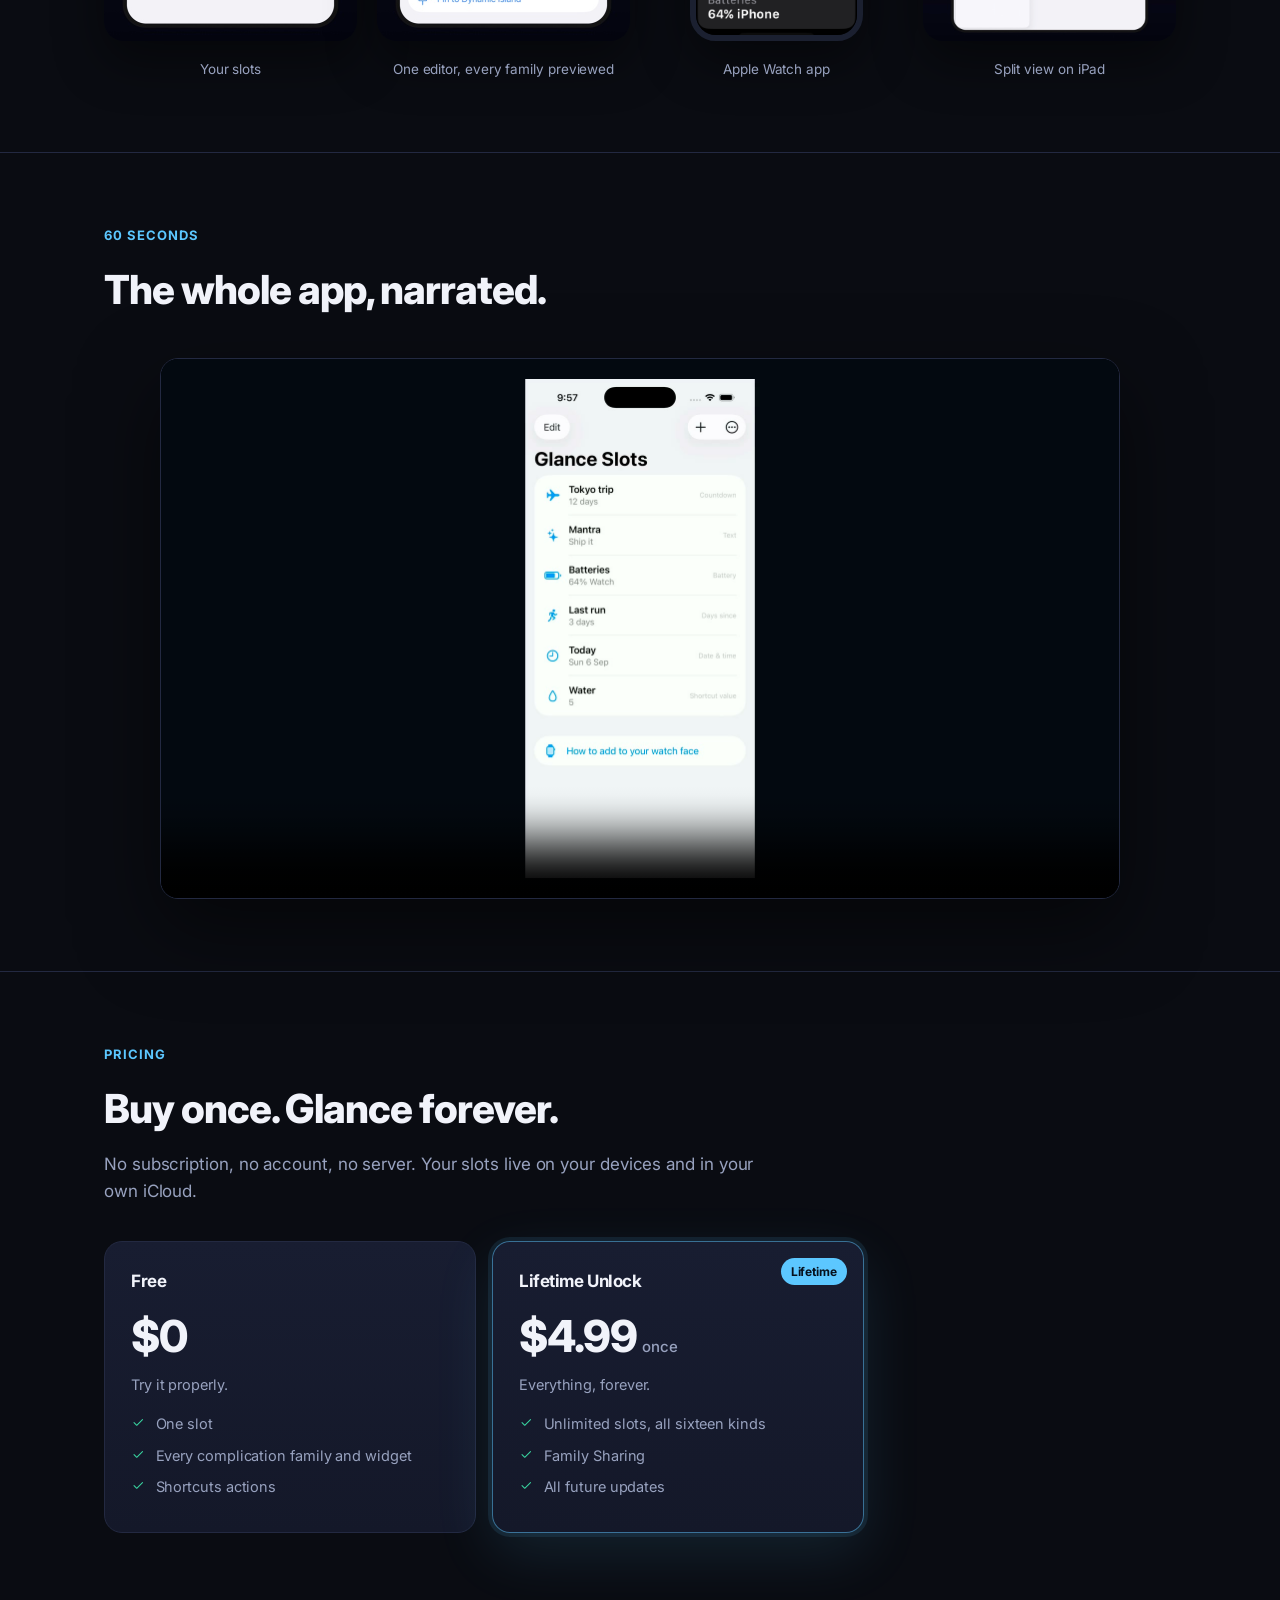
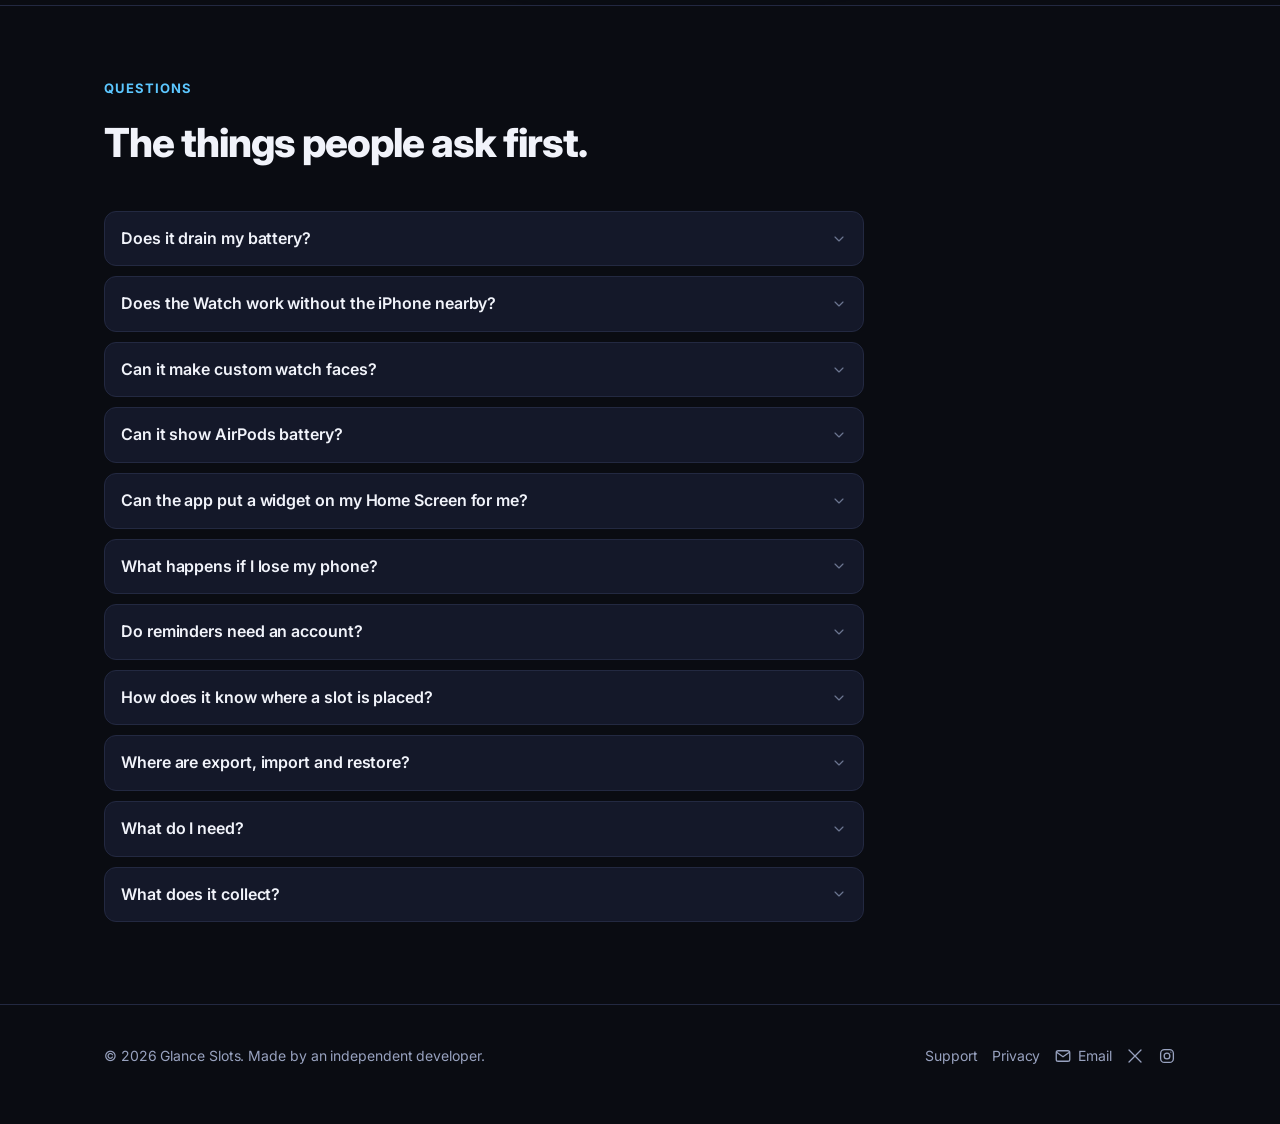
==== commit c591d1cf: "Site update 2026-09-30 12:42" ====
--- a/index.html
+++ b/index.html
@@ -103,7 +103,6 @@
     <div class="card ok"><div class="tile"><svg class="icon"><use href="#i-rotate"/></svg></div><h3>Rotation</h3><p>Which bin goes out this week, A or B day, day or night shift: a repeating cycle of labels with the next change.</p></div>
     <div class="card ok"><div class="tile"><svg class="icon"><use href="#i-cake"/></svg></div><h3>Next birthday</h3><p>Days until the next birthday in your Contacts, with the name. Read on your iPhone, never uploaded.</p></div>
     <div class="card ok"><div class="tile"><svg class="icon"><use href="#i-image"/></svg></div><h3>Photo</h3><p>One photo edge to edge on your Home Screen and in StandBy, with a caption.</p></div>
-    <div class="card ok"><div class="tile"><svg class="icon"><use href="#i-cpu"/></svg></div><h3>AI usage</h3><p>Your Claude Code or Codex 5-hour window as a gauge, with the reset time and the weekly window. No login token ever leaves your Mac.</p></div>
     <div class="card ok"><div class="tile"><svg class="icon"><use href="#i-rotate"/></svg></div><h3>Scheduled</h3><p>One complication, two jobs: your commute in the morning, your bedtime streak at night. It swaps at the hours you choose.</p></div>
   </div>
 </div></section>
@@ -114,7 +113,7 @@
     <h2>Start from an idea, then shape it.</h2>
   </div>
   <div class="grid">
-    <div class="card alt"><div class="tile"><svg class="icon"><use href="#i-sparkles"/></svg></div><h3>30 templates</h3><p>Vacation countdown, workout streak, water, reading goal, bin day, sprint, year progress, Claude usage, open issues, a price, a black clock, last haircut. Pick one, adjust, save. Each row shows the real widget, not an icon.</p></div>
+    <div class="card alt"><div class="tile"><svg class="icon"><use href="#i-sparkles"/></svg></div><h3>30 templates</h3><p>Vacation countdown, workout streak, water, reading goal, bin day, sprint, year progress, open issues, a price, a black clock, last haircut. Pick one, adjust, save. Each row shows the real widget, not an icon.</p></div>
     <div class="card alt"><div class="tile"><svg class="icon"><use href="#i-image"/></svg></div><h3>Looks</h3><p>Nine backgrounds, five layouts including a progress ring, four typefaces and nine accent colours. Show or hide the name, details and symbol. See them all below.</p></div>
     <div class="card alt"><div class="tile"><svg class="icon"><use href="#i-target"/></svg></div><h3>Any symbol</h3><p>Choose from 150 curated SF Symbols in nine groups, search them, or type any SF Symbol name.</p></div>
     <div class="card alt"><div class="tile"><svg class="icon"><use href="#i-watch"/></svg></div><h3>See where each slot lives</h3><p>Every slot shows where it is placed: Home Screen, Lock Screen, watch face or Smart Stack, on which device, in which size. And the app itself can show your slots as the widgets they are, instead of a list.</p></div>
@@ -199,7 +198,6 @@
   <details><summary>Does it drain my battery? <svg class="icon"><use href="#i-chevron"/></svg></summary><p>No. Complications and widgets are timeline-based; nothing polls in the background. The battery relay happens only while the app is open.</p></details>
   <details><summary>Does the Watch work without the iPhone nearby? <svg class="icon"><use href="#i-chevron"/></svg></summary><p>Yes. The Watch keeps its own copy of your slots.</p></details>
   <details><summary>Can it make custom watch faces? <svg class="icon"><use href="#i-chevron"/></svg></summary><p>No app can; Apple does not allow it. Glance Slots gives you the next best thing: your own data in every complication slot of the faces you already use.</p></details>
-  <details><summary>How does the AI usage slot get its numbers? <svg class="icon"><use href="#i-chevron"/></svg></summary><p>A small script on your Mac reads the files Claude Code and Codex already write and saves a tiny JSON file to iCloud Drive or a private Gist. A Shortcut or the slot’s feed URL brings it to the phone. Percentages and reset times only, never a token. Setup in <a href="support/">Support</a>.</p></details>
   <details><summary>Can it show AirPods battery? <svg class="icon"><use href="#i-chevron"/></svg></summary><p>Not yet. Apple provides no public API for AirPods battery. If an app promises it, ask how.</p></details>
   <details><summary>Can the app put a widget on my Home Screen for me? <svg class="icon"><use href="#i-chevron"/></svg></summary><p>No app can. Apple gives no way for an app to place a widget, so the first one is always added by hand: hold the Home Screen, tap Edit, then Add Widget. Glance Slots removes the repeat trips instead. Leave that widget on “Featured”, and from then on you choose what it shows from inside the app, on every device at once.</p></details>
   <details><summary>What happens if I lose my phone? <svg class="icon"><use href="#i-chevron"/></svg></summary><p>Your slots are mirrored to your own iCloud, so a new device picks them up when you sign in. The app also keeps the last ten daily backups on the device itself, and you can export everything as a small JSON file at any time. Restoring a backup saves your current slots first, so it can always be undone.</p></details>
@@ -217,7 +215,7 @@
   <nav>
     <a href="support/">Support</a>
     <a href="privacy/">Privacy</a>
-    <a href="mailto:support@glanceslots.com"><svg class="icon"><use href="#i-mail"/></svg>Email</a>
+    <a href="mailto:glanceslots@gmail.com"><svg class="icon"><use href="#i-mail"/></svg>Email</a>
     <a href="https://x.com/glanceslots" rel="me" aria-label="X"><svg class="icon"><use href="#i-x"/></svg></a>
     <a href="https://instagram.com/glanceslots" rel="me" aria-label="Instagram"><svg class="icon"><use href="#i-instagram"/></svg></a>
   </nav>
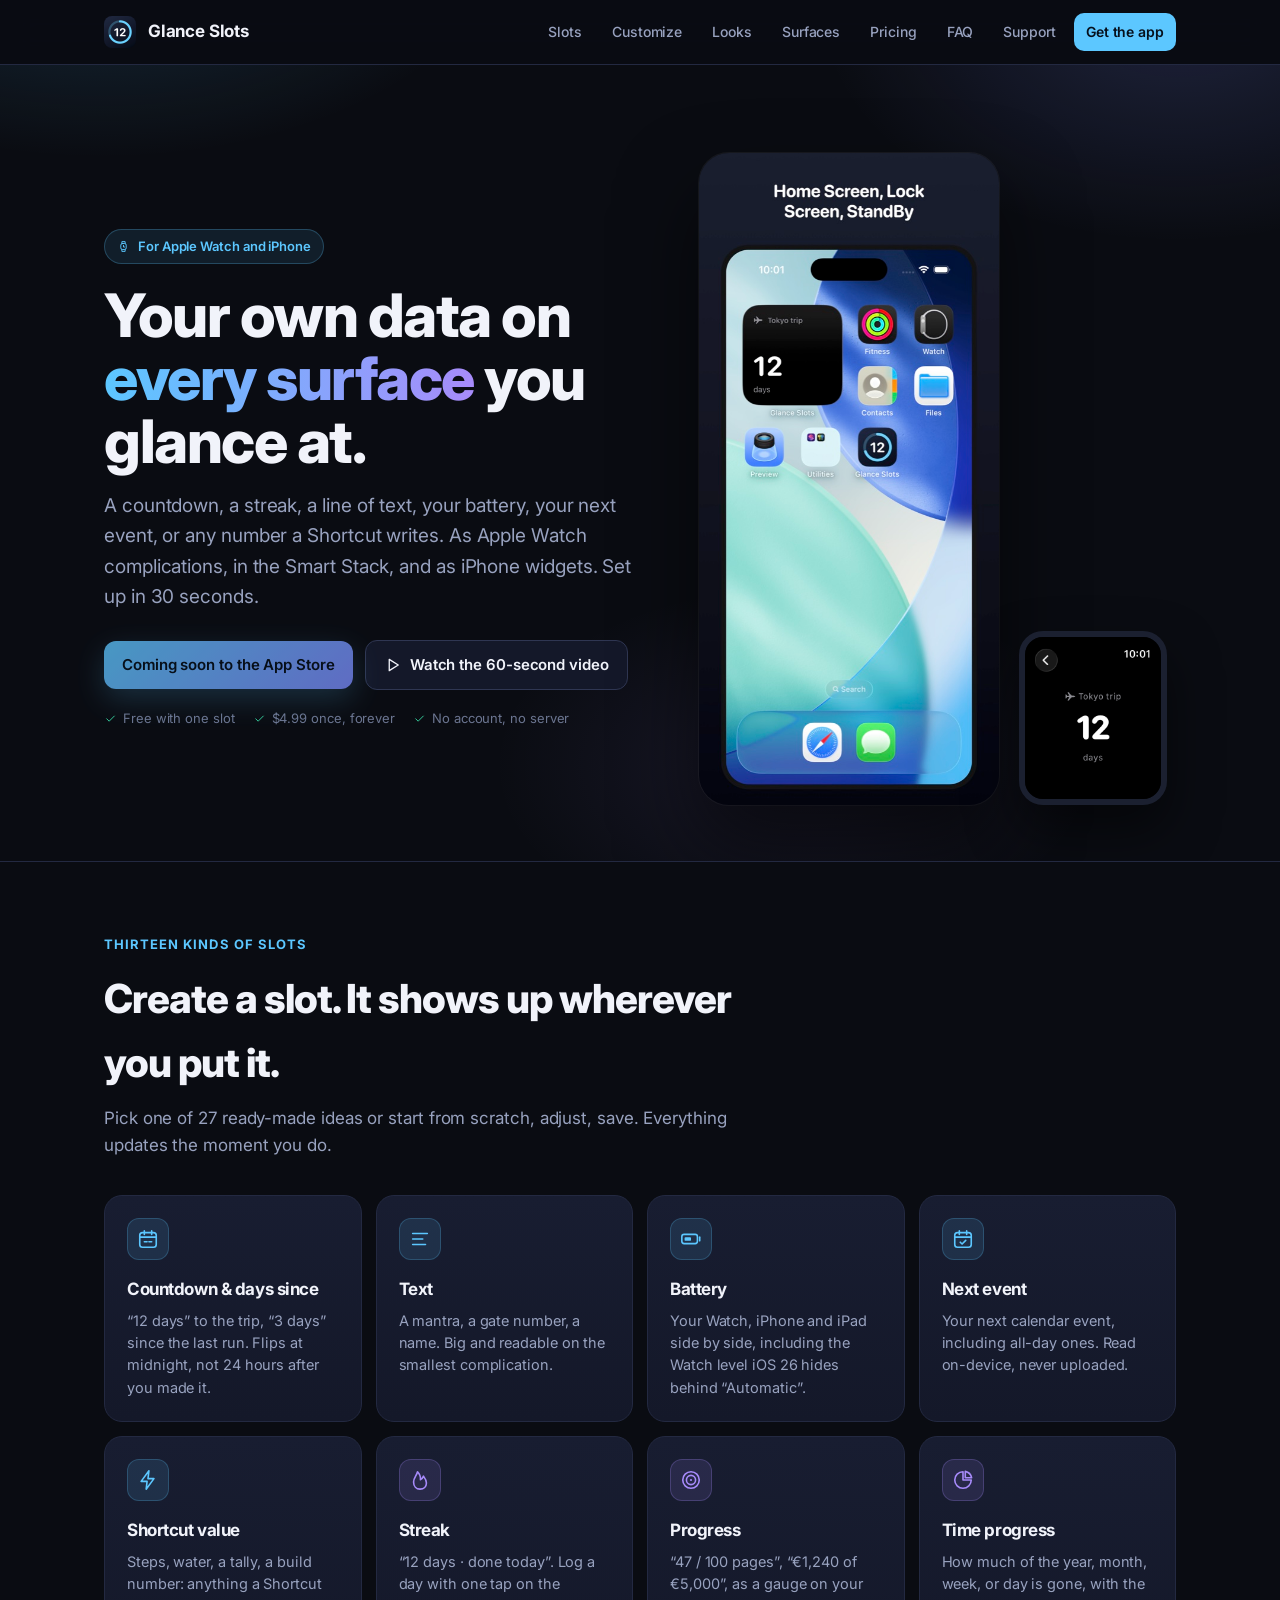
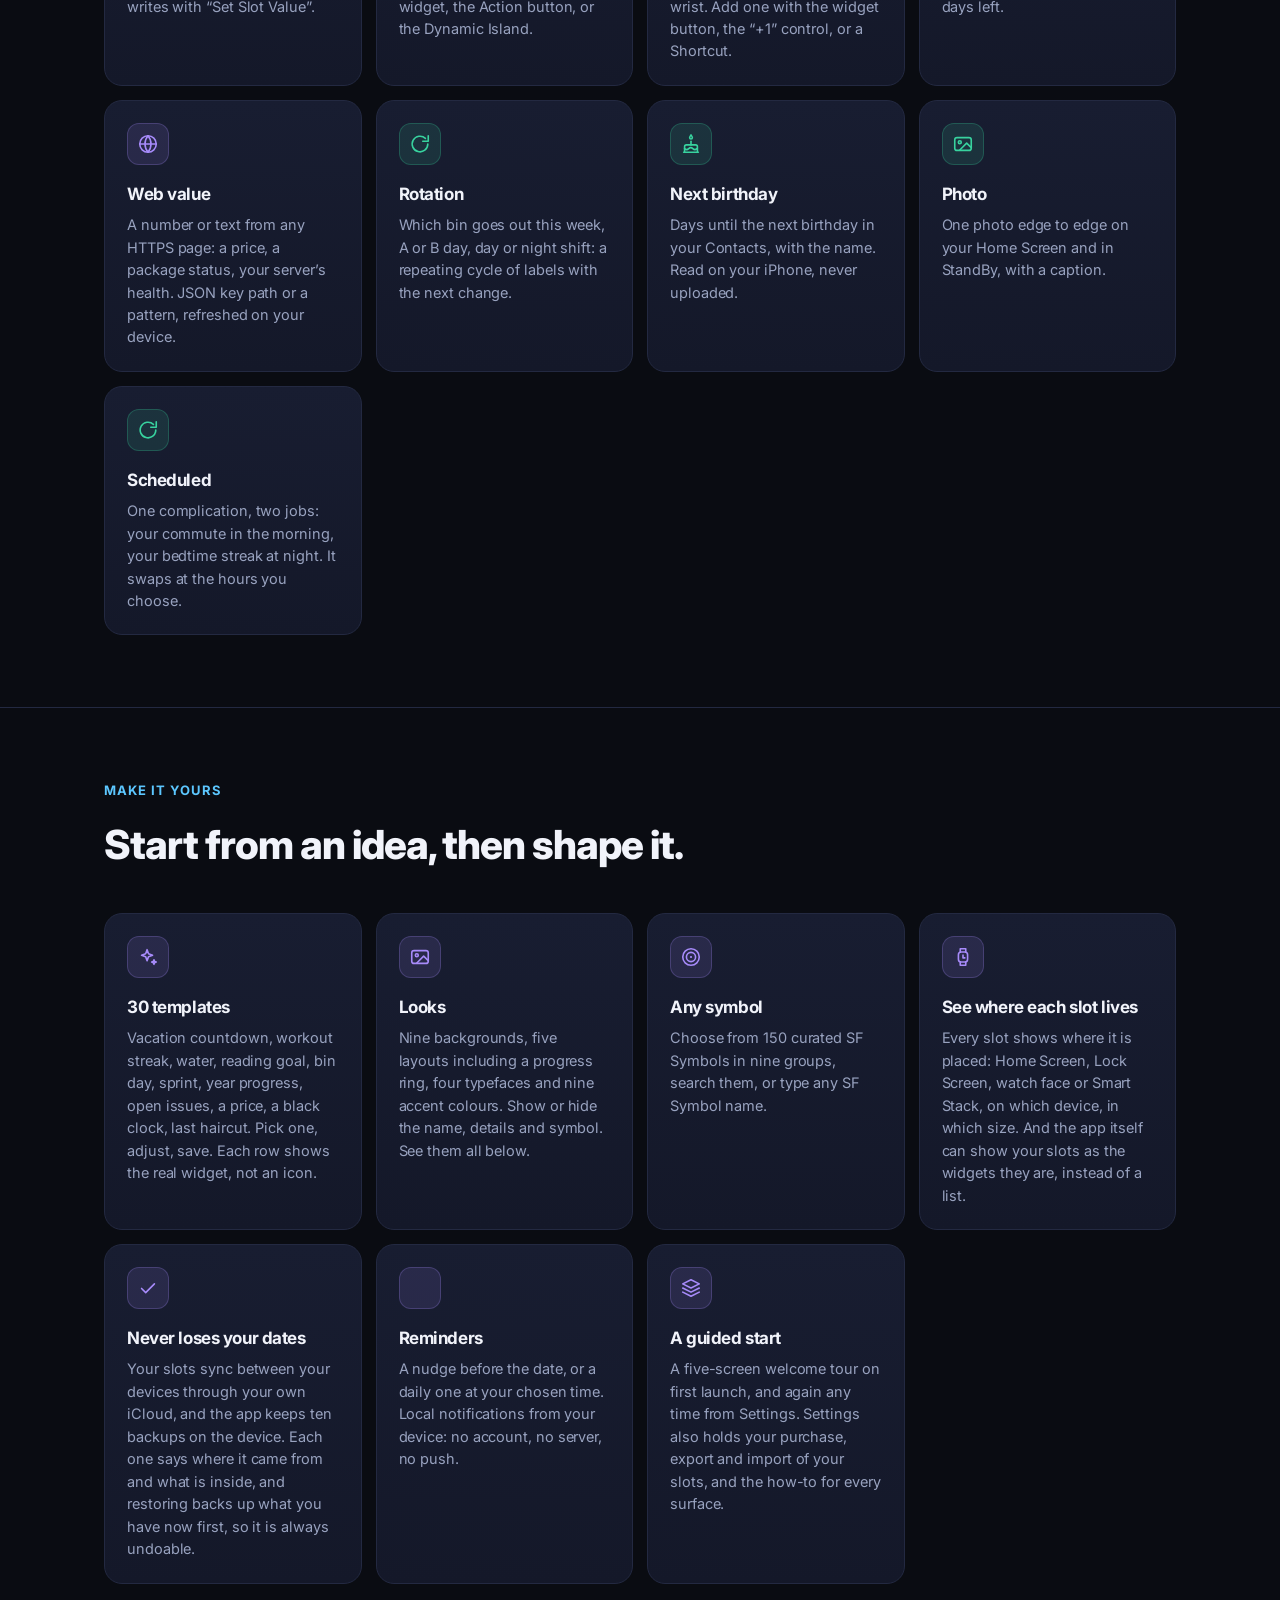
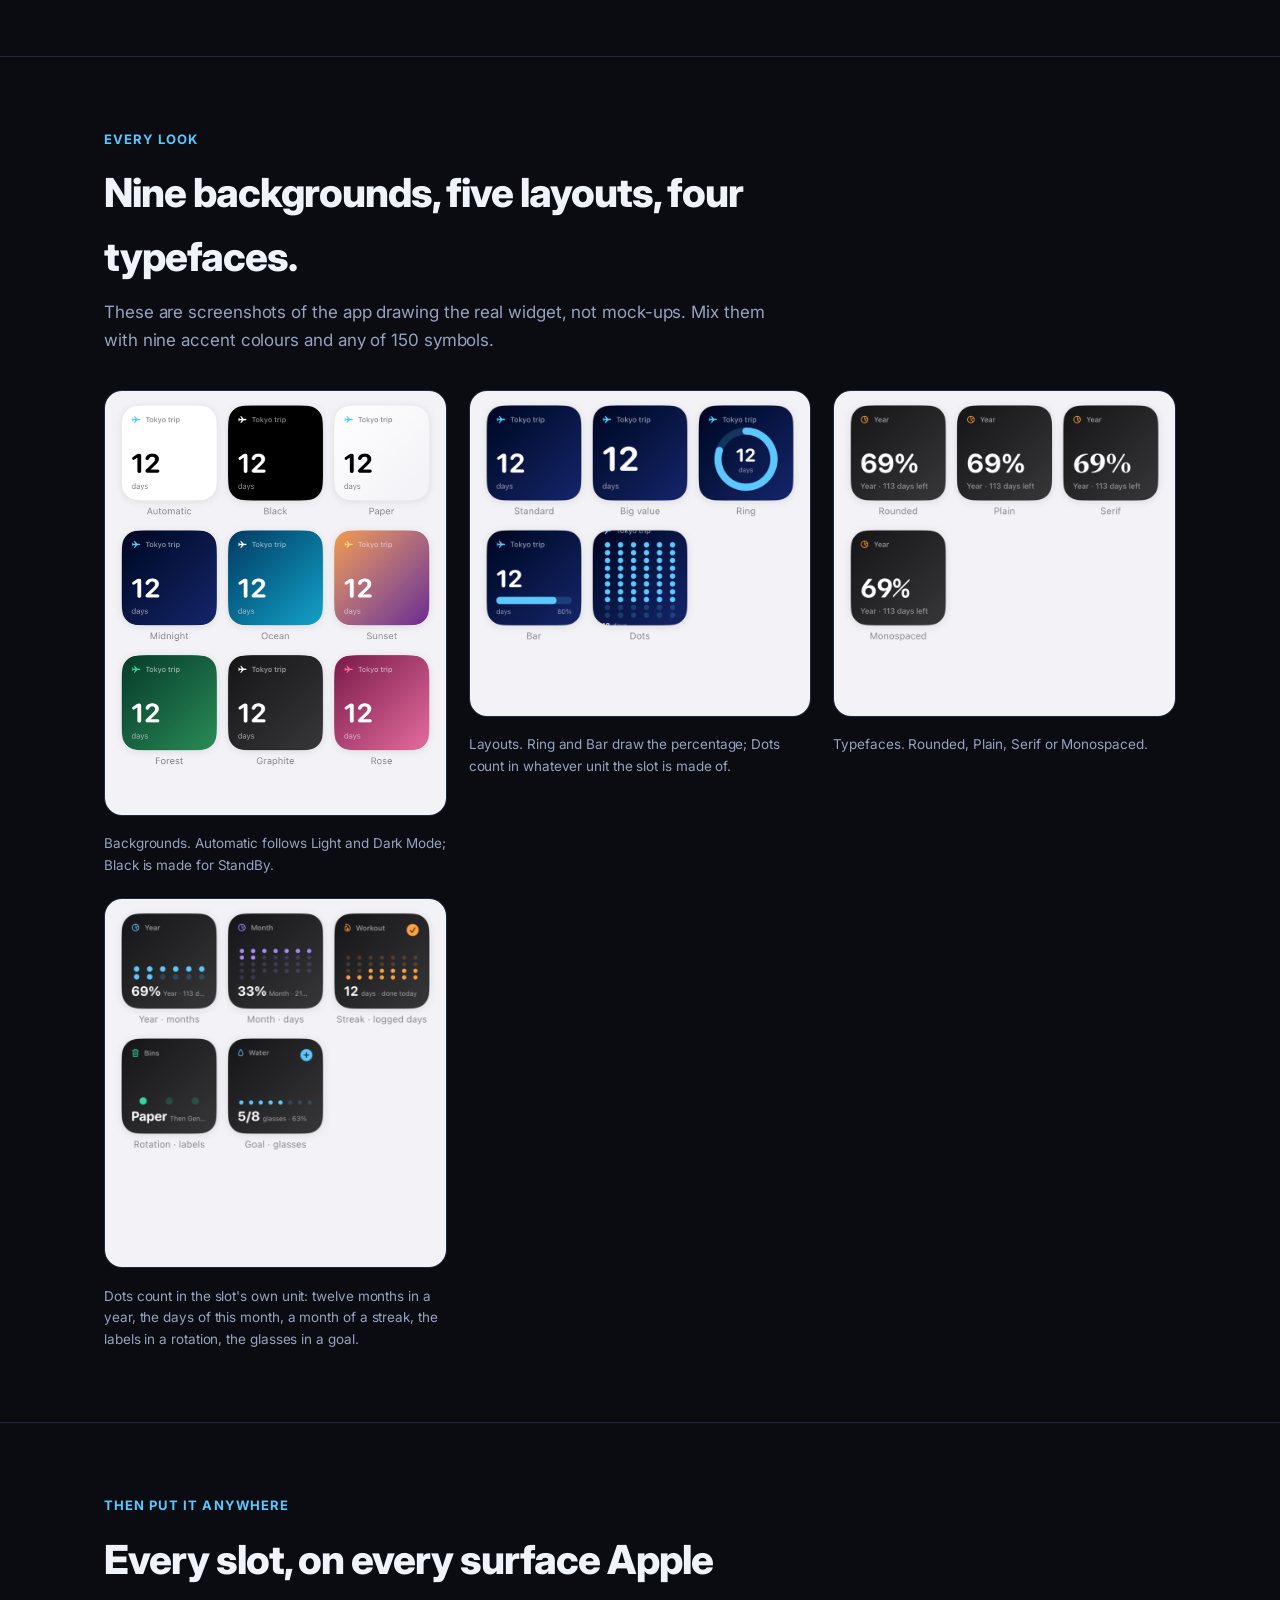
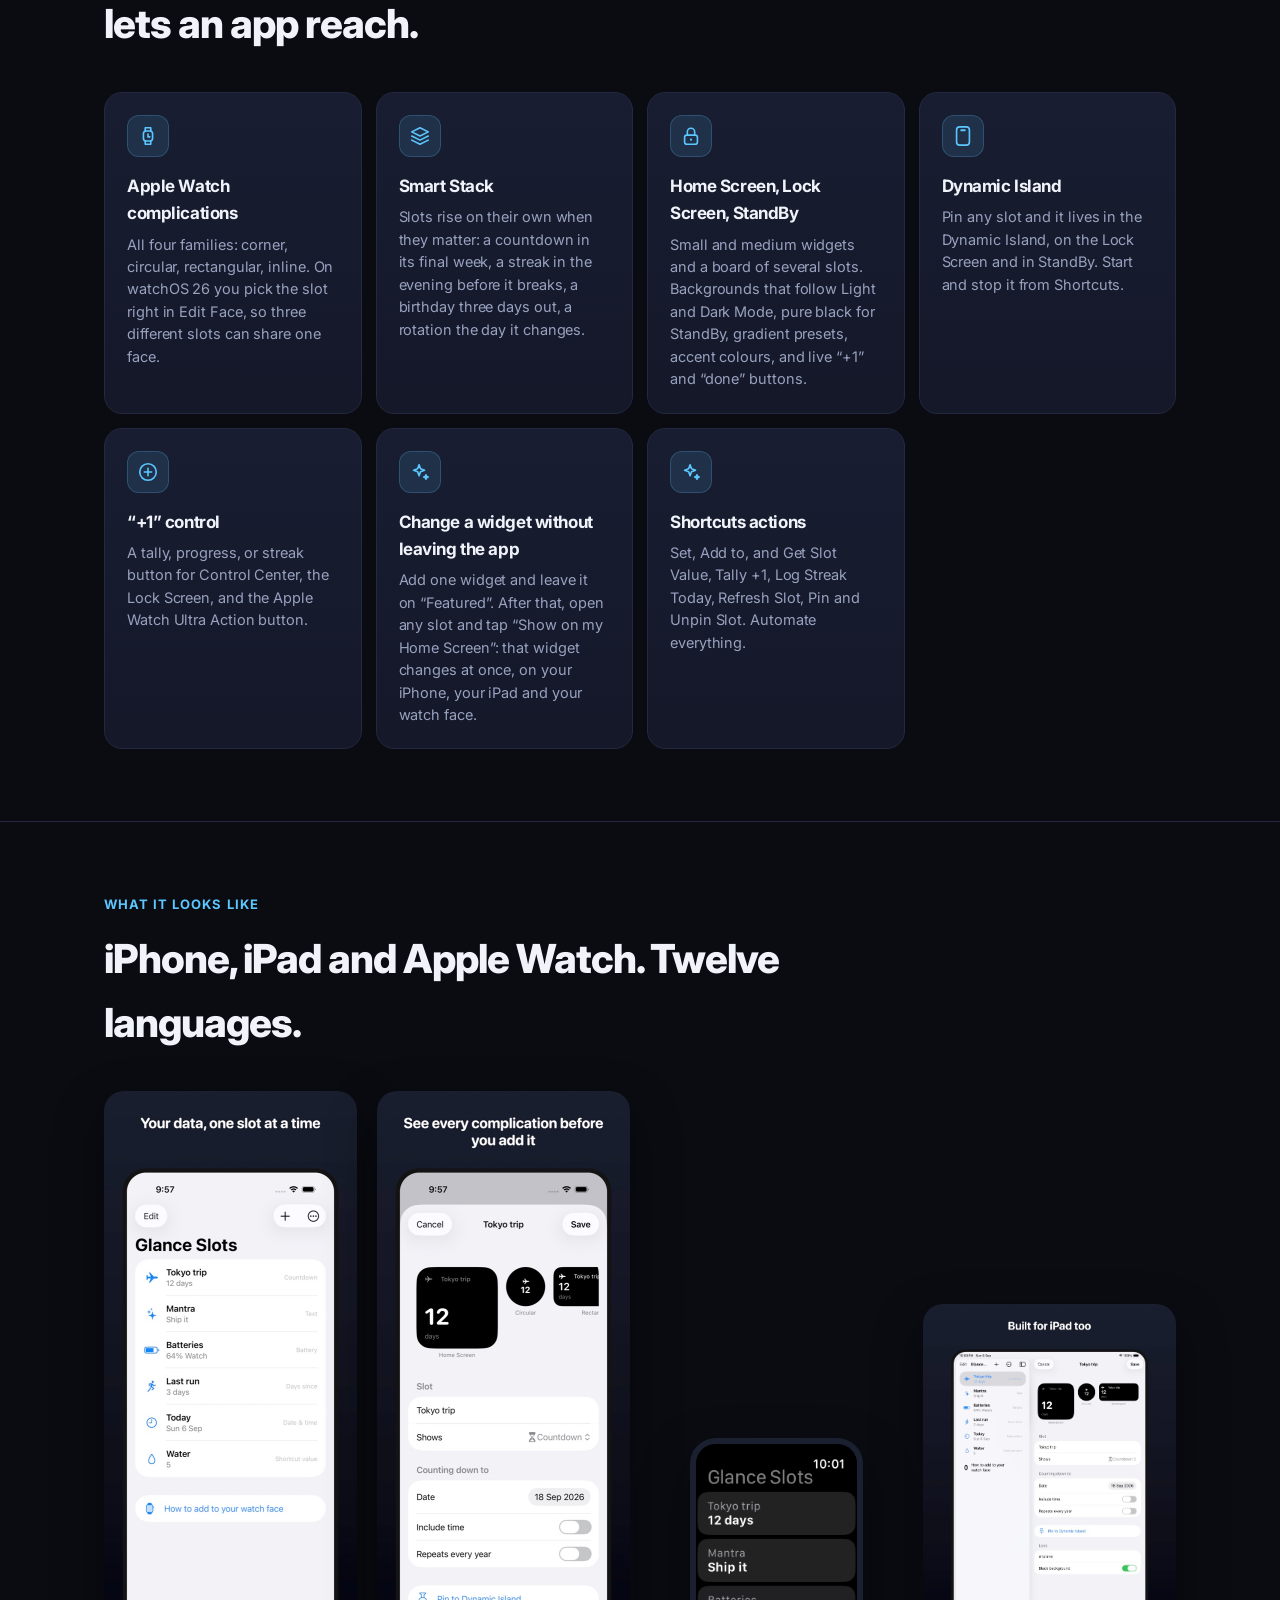
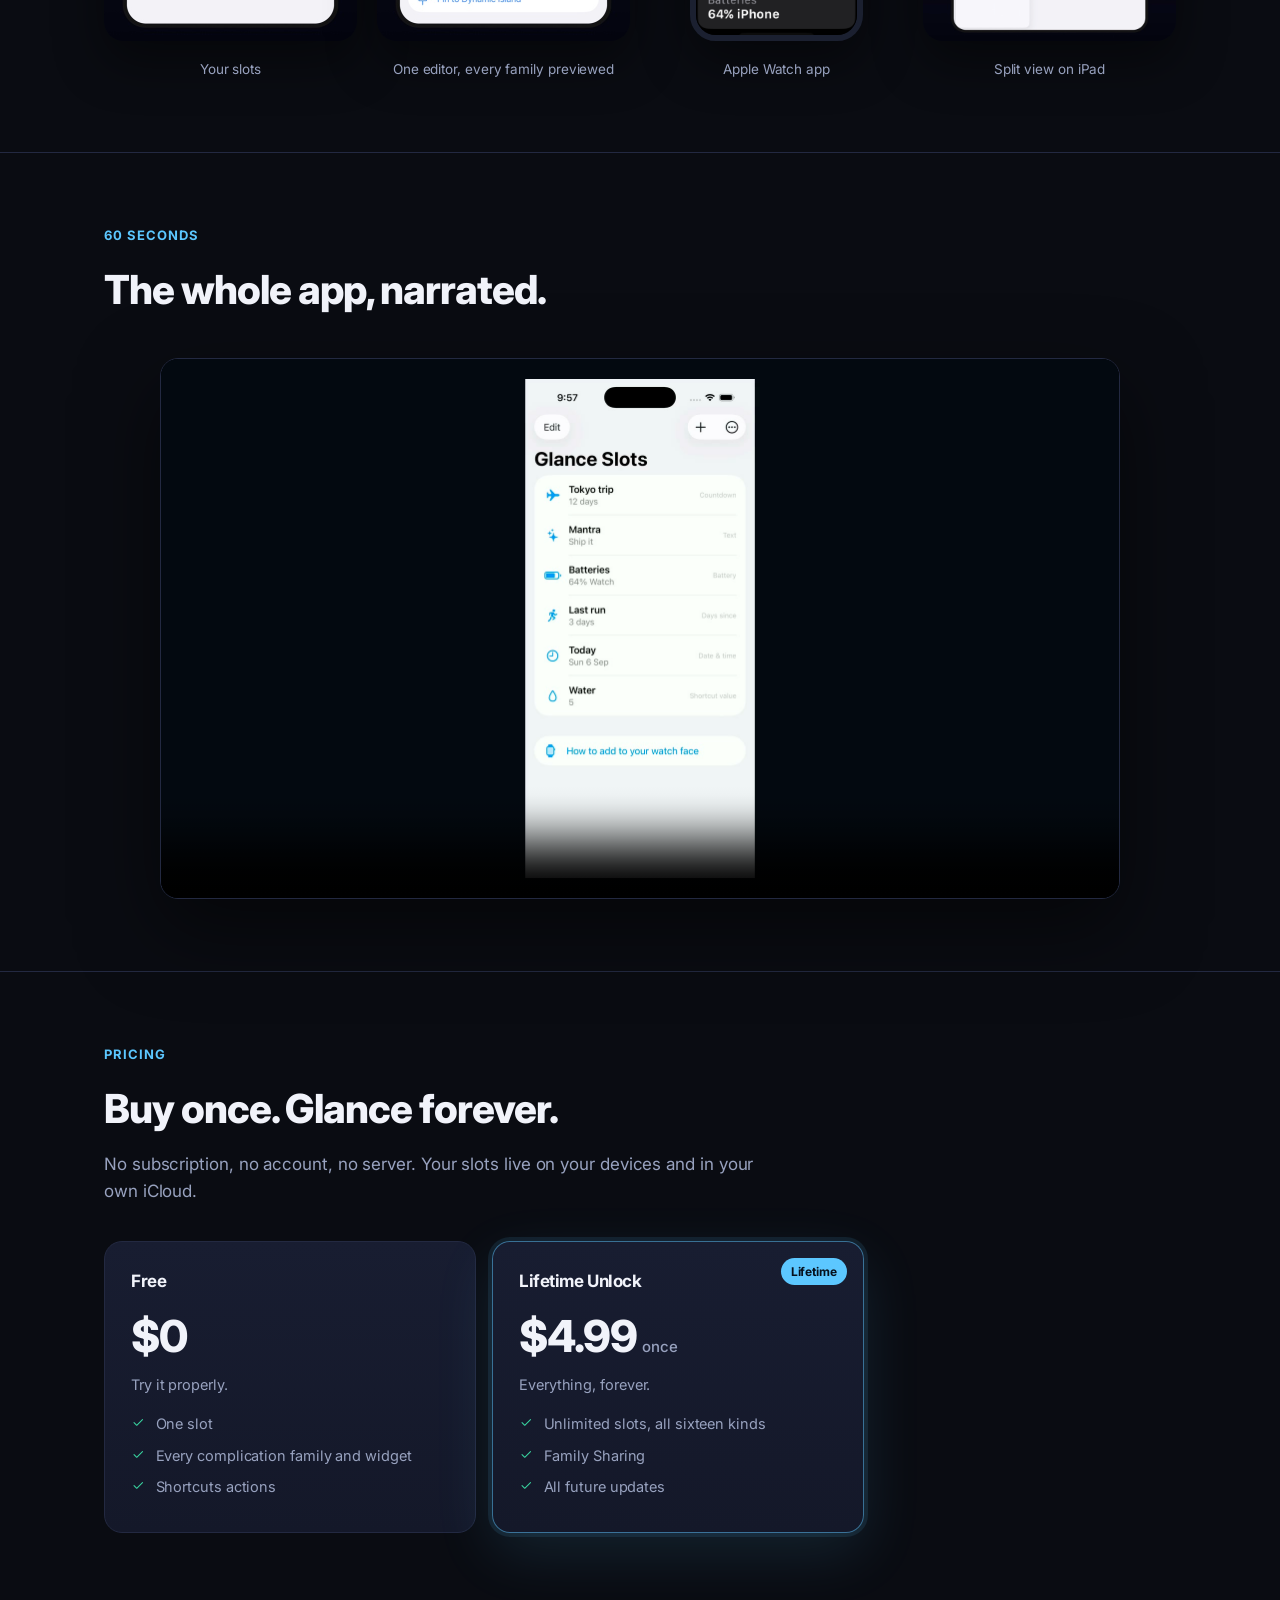
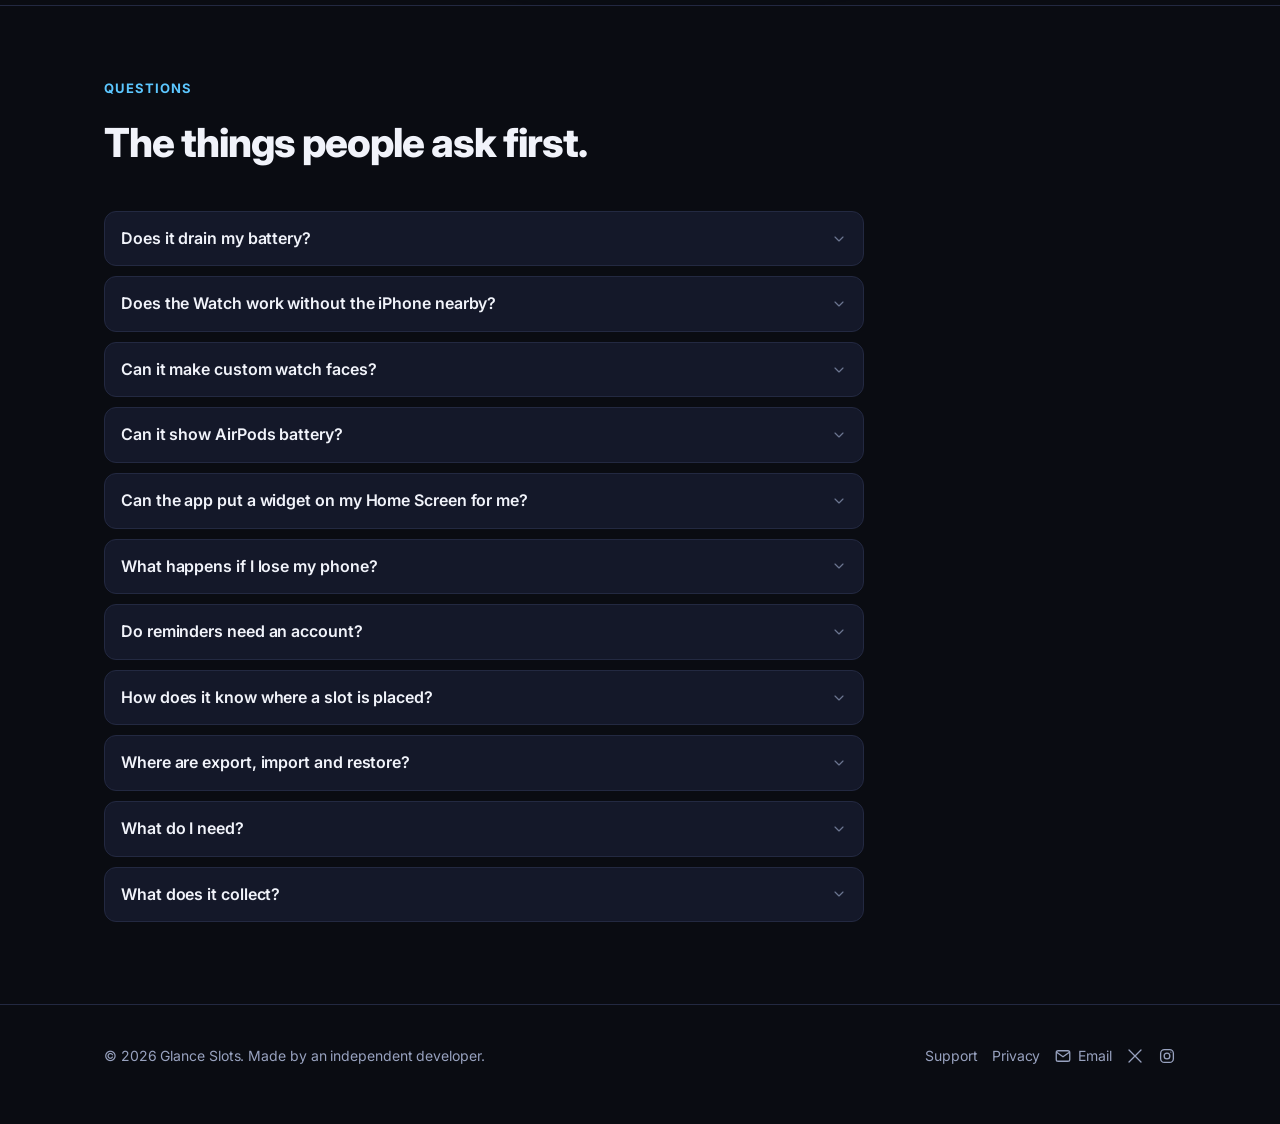
==== commit 8af12723: "Site update 2026-09-30 13:02" ====
--- a/index.html
+++ b/index.html
@@ -140,7 +140,7 @@
 <section id="surfaces"><div class="wrap">
   <div class="head">
     <span class="kicker">Then put it anywhere</span>
-    <h2>Every slot, on every surface Apple lets an app reach. And your Mac.</h2>
+    <h2>Every slot, on every surface Apple lets an app reach.</h2>
   </div>
   <div class="grid">
     <div class="card"><div class="tile"><svg class="icon"><use href="#i-watch"/></svg></div><h3>Apple Watch complications</h3><p>All four families: corner, circular, rectangular, inline. On watchOS 26 you pick the slot right in Edit Face, so three different slots can share one face.</p></div>
@@ -149,7 +149,6 @@
     <div class="card"><div class="tile"><svg class="icon"><use href="#i-island"/></svg></div><h3>Dynamic Island</h3><p>Pin any slot and it lives in the Dynamic Island, on the Lock Screen and in StandBy. Start and stop it from Shortcuts.</p></div>
     <div class="card"><div class="tile"><svg class="icon"><use href="#i-plus"/></svg></div><h3>“+1” control</h3><p>A tally, progress, or streak button for Control Center, the Lock Screen, and the Apple Watch Ultra Action button.</p></div>
     <div class="card"><div class="tile"><svg class="icon"><use href="#i-sparkles"/></svg></div><h3>Change a widget without leaving the app</h3><p>Add one widget and leave it on “Featured”. After that, open any slot and tap “Show on my Home Screen”: that widget changes at once, on your iPhone, your iPad and your watch face.</p></div>
-    <div class="card"><div class="tile"><svg class="icon"><use href="#i-cpu"/></svg></div><h3>Mac menu bar</h3><p>A small companion app puts your slots in the Mac's menu bar and adds the Mac's own battery to your battery slot. Your slots arrive through your iCloud; nothing is edited there and no server is involved.</p></div>
     <div class="card"><div class="tile"><svg class="icon"><use href="#i-sparkles"/></svg></div><h3>Shortcuts actions</h3><p>Set, Add to, and Get Slot Value, Tally +1, Log Streak Today, Refresh Slot, Pin and Unpin Slot. Automate everything.</p></div>
   </div>
 </div></section>
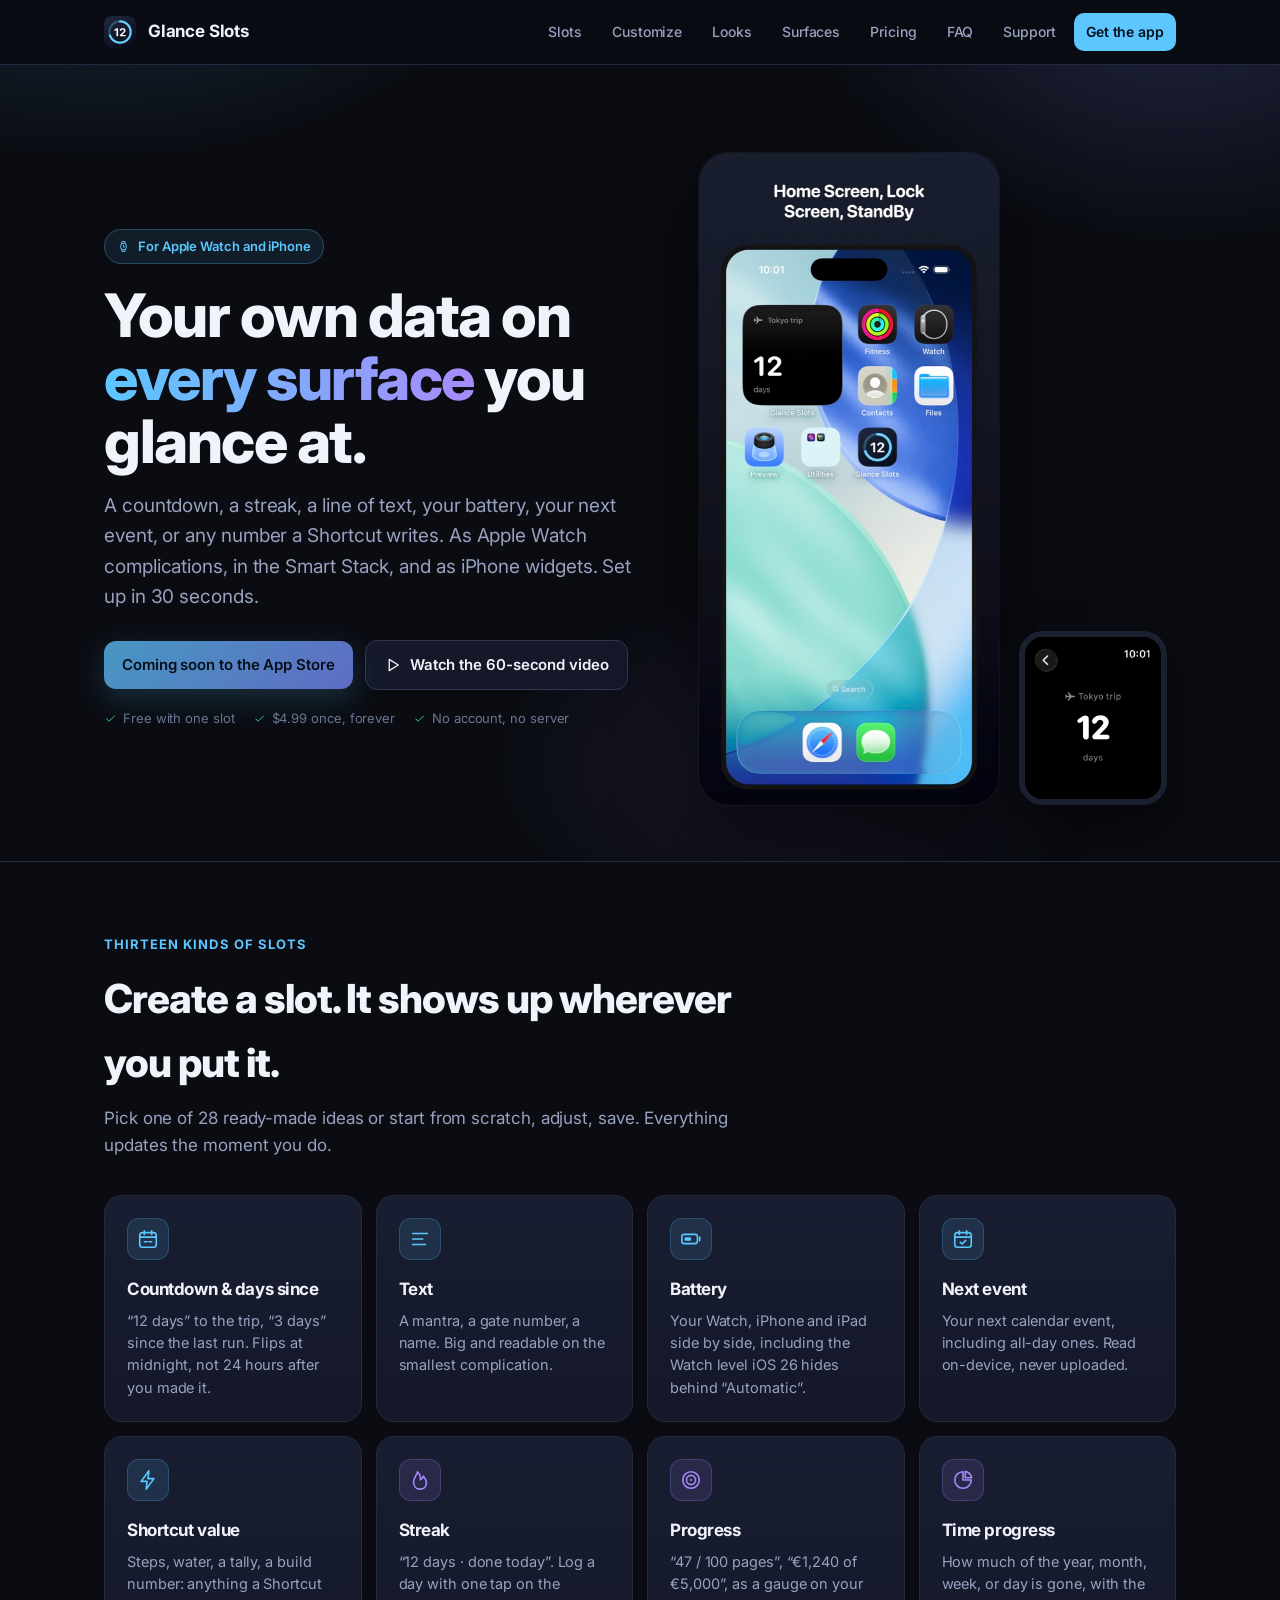
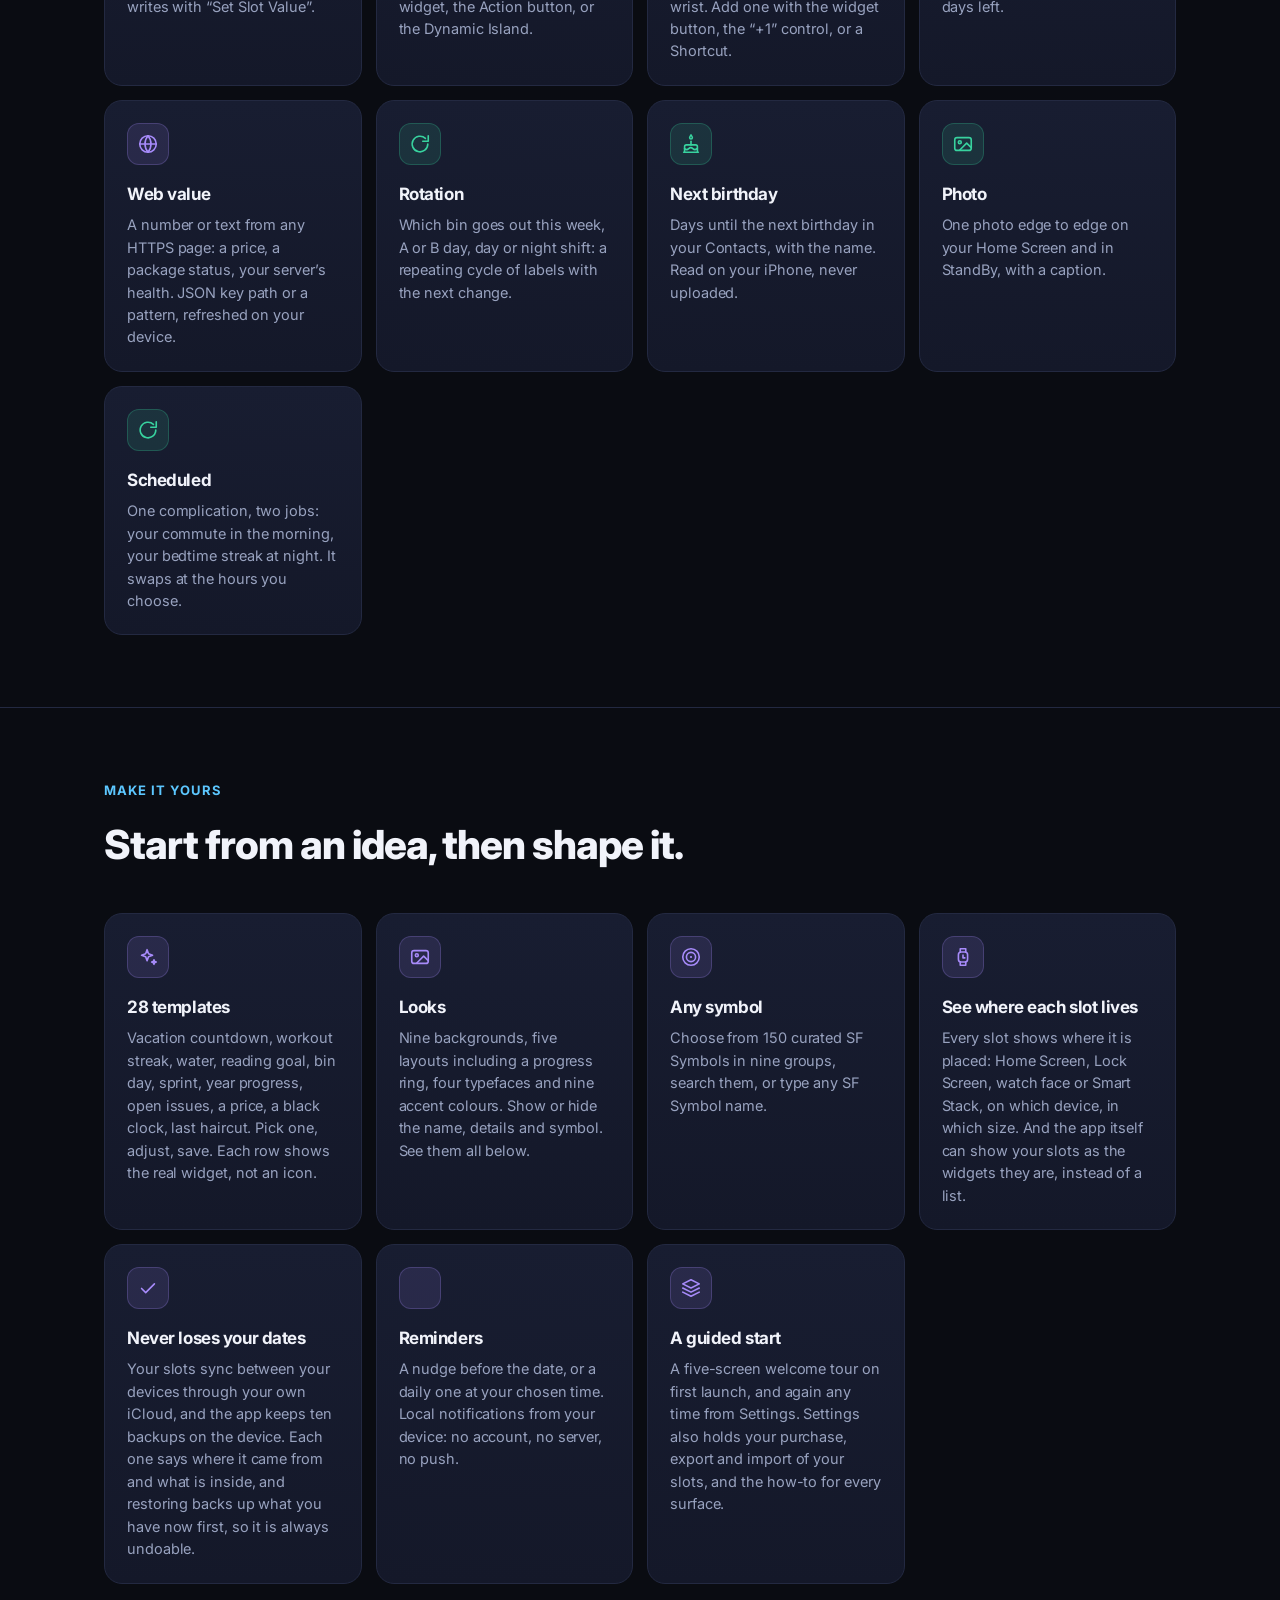
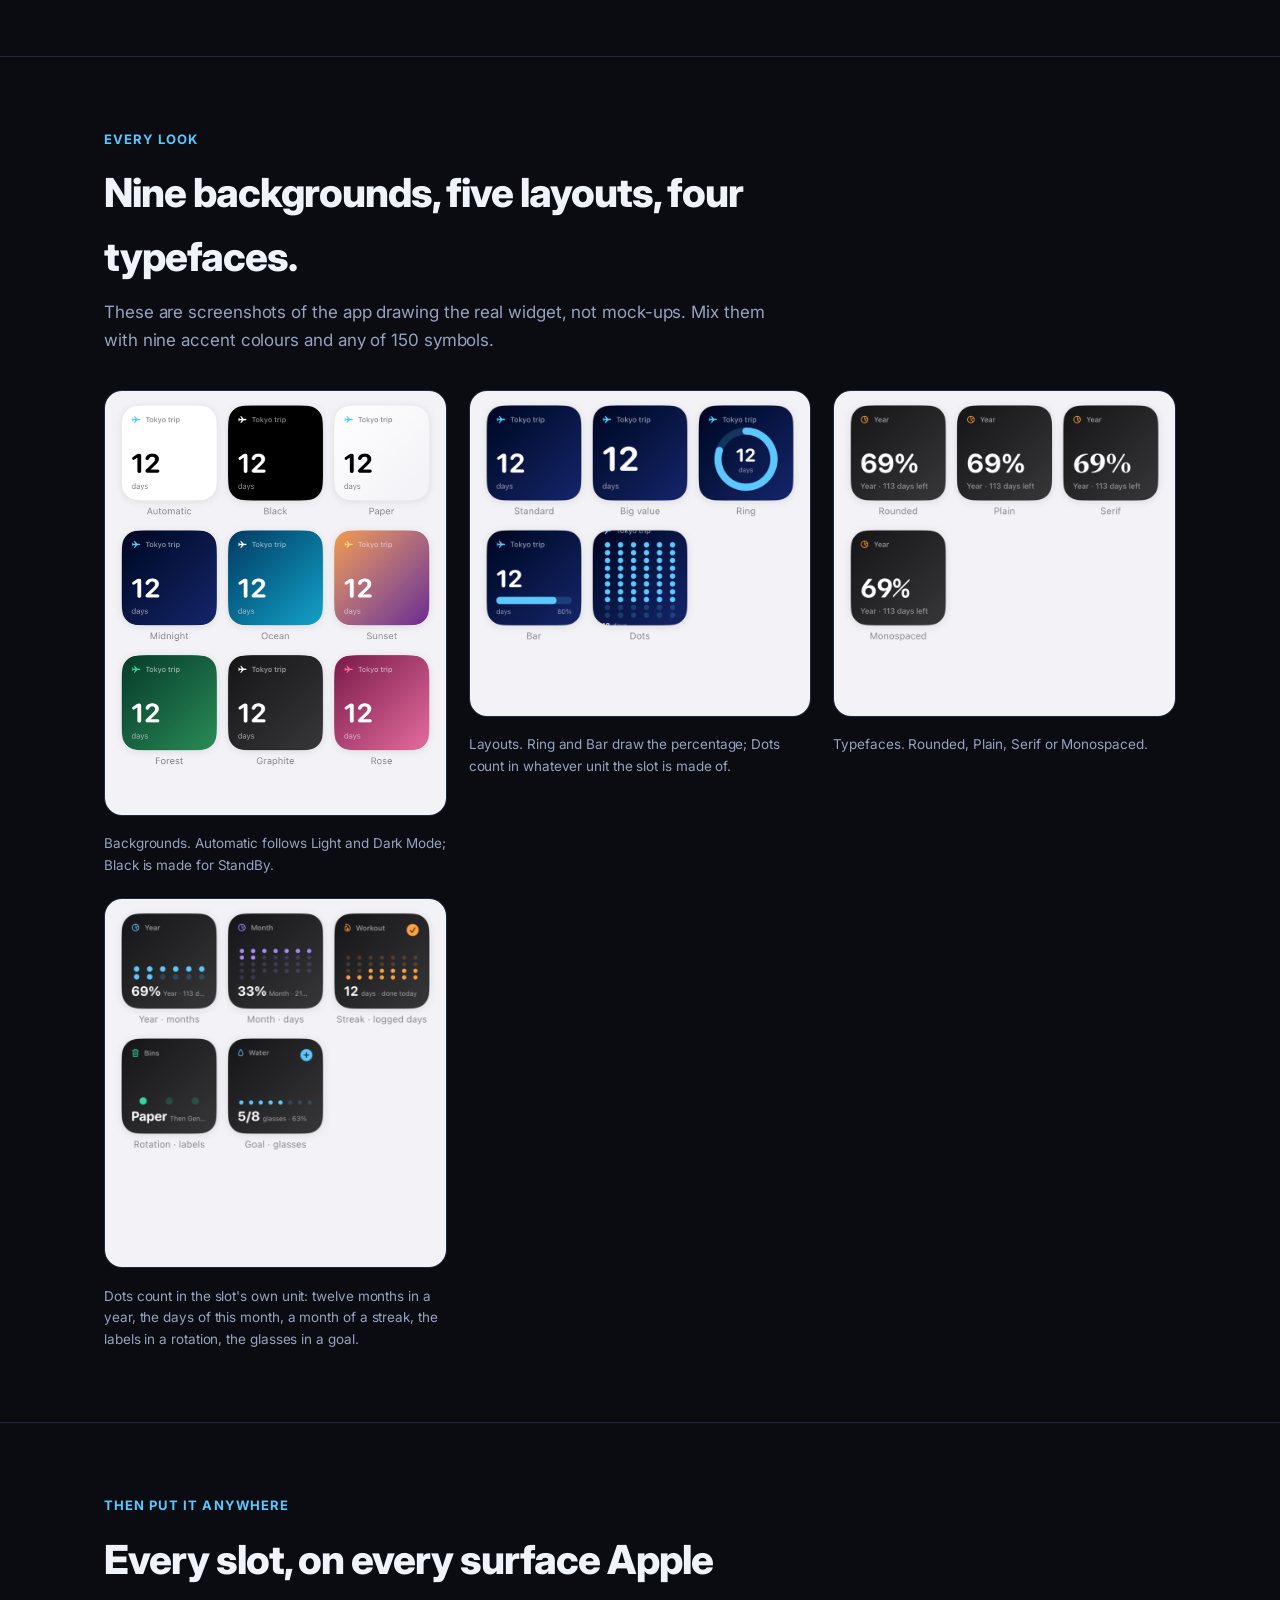
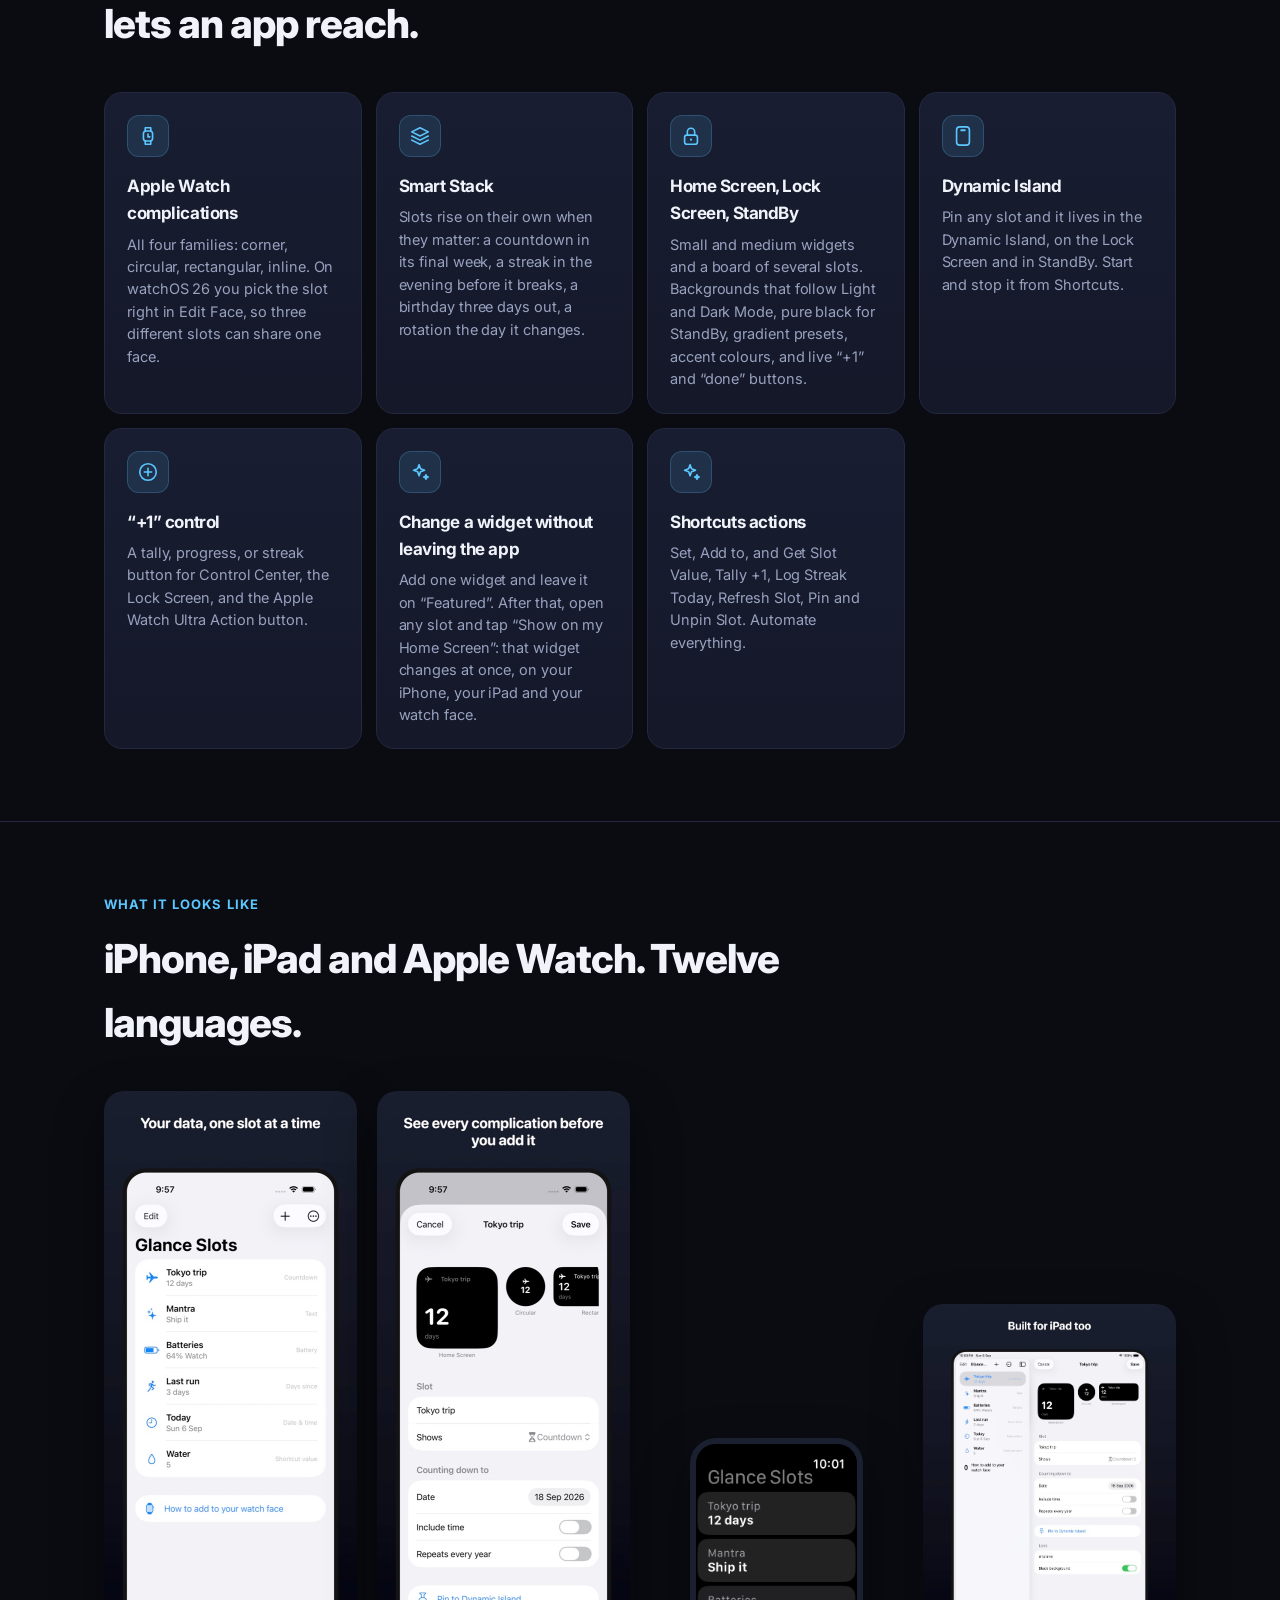
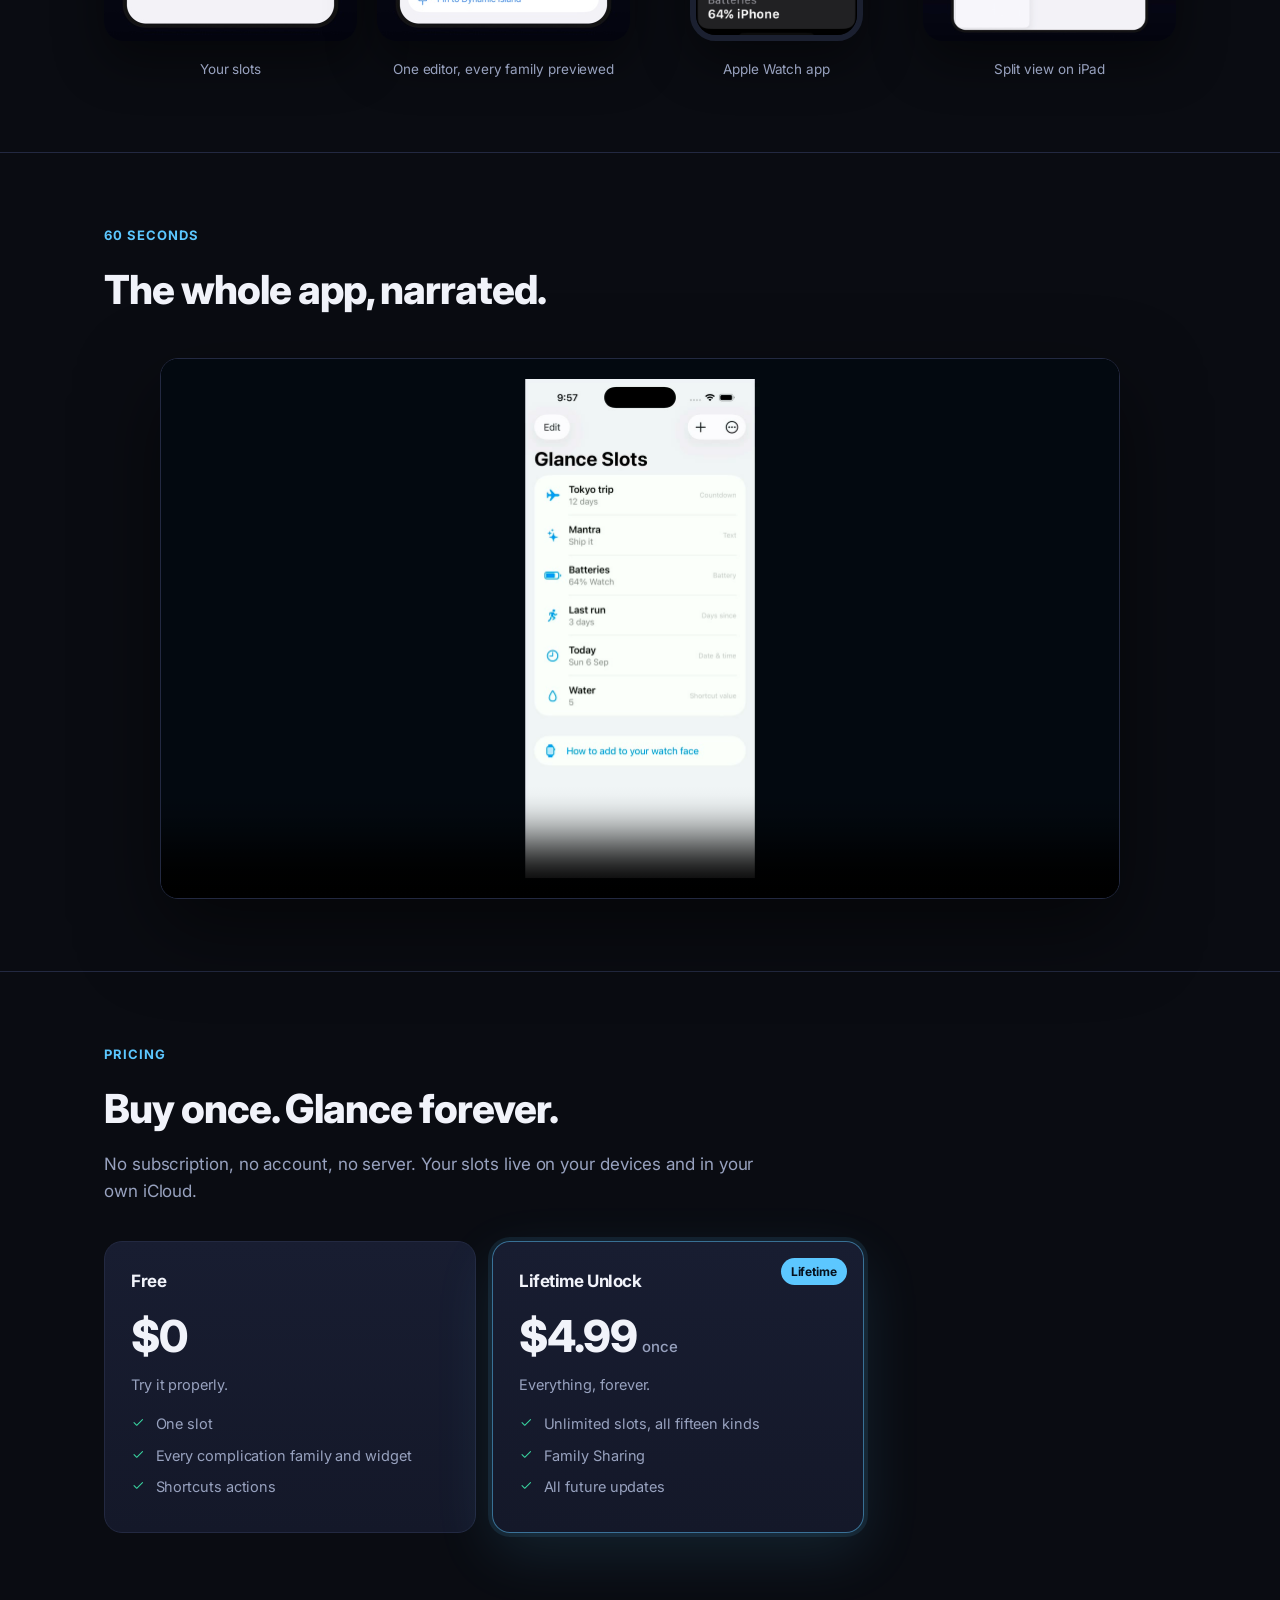
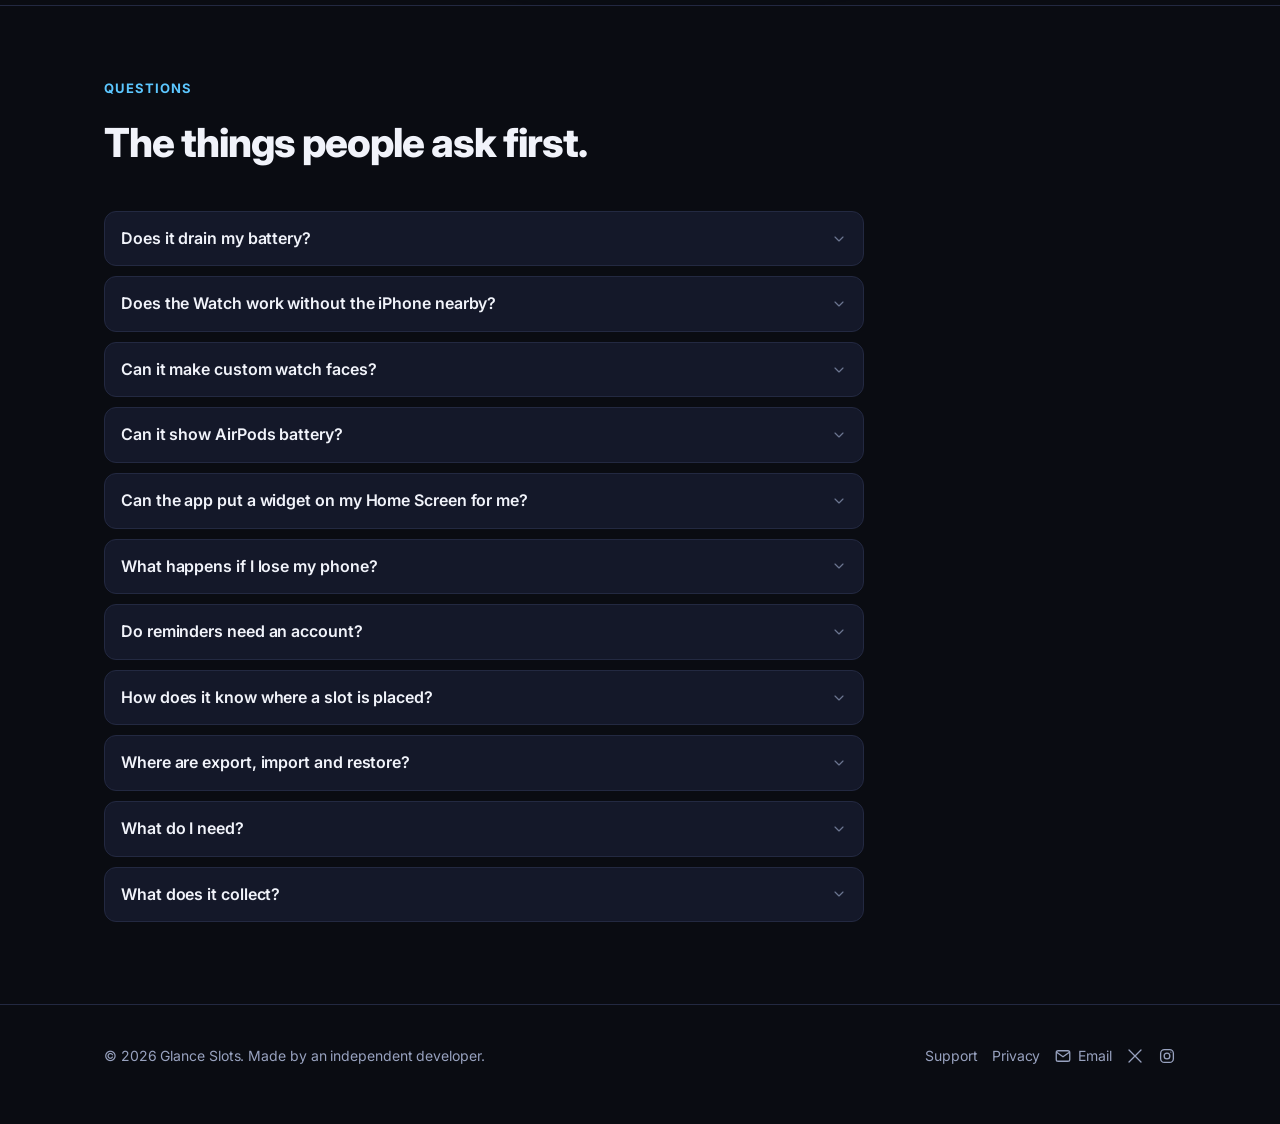
==== commit d40143f0: "Site update 2026-09-30 13:09" ====
--- a/index.html
+++ b/index.html
@@ -88,7 +88,7 @@
   <div class="head">
     <span class="kicker">Thirteen kinds of slots</span>
     <h2>Create a slot. It shows up wherever you put it.</h2>
-    <p class="sub">Pick one of 27 ready-made ideas or start from scratch, adjust, save. Everything updates the moment you do.</p>
+    <p class="sub">Pick one of 28 ready-made ideas or start from scratch, adjust, save. Everything updates the moment you do.</p>
   </div>
   <div class="grid">
     <div class="card"><div class="tile"><svg class="icon"><use href="#i-calendar"/></svg></div><h3>Countdown &amp; days since</h3><p>“12 days” to the trip, “3 days” since the last run. Flips at midnight, not 24 hours after you made it.</p></div>
@@ -113,7 +113,7 @@
     <h2>Start from an idea, then shape it.</h2>
   </div>
   <div class="grid">
-    <div class="card alt"><div class="tile"><svg class="icon"><use href="#i-sparkles"/></svg></div><h3>30 templates</h3><p>Vacation countdown, workout streak, water, reading goal, bin day, sprint, year progress, open issues, a price, a black clock, last haircut. Pick one, adjust, save. Each row shows the real widget, not an icon.</p></div>
+    <div class="card alt"><div class="tile"><svg class="icon"><use href="#i-sparkles"/></svg></div><h3>28 templates</h3><p>Vacation countdown, workout streak, water, reading goal, bin day, sprint, year progress, open issues, a price, a black clock, last haircut. Pick one, adjust, save. Each row shows the real widget, not an icon.</p></div>
     <div class="card alt"><div class="tile"><svg class="icon"><use href="#i-image"/></svg></div><h3>Looks</h3><p>Nine backgrounds, five layouts including a progress ring, four typefaces and nine accent colours. Show or hide the name, details and symbol. See them all below.</p></div>
     <div class="card alt"><div class="tile"><svg class="icon"><use href="#i-target"/></svg></div><h3>Any symbol</h3><p>Choose from 150 curated SF Symbols in nine groups, search them, or type any SF Symbol name.</p></div>
     <div class="card alt"><div class="tile"><svg class="icon"><use href="#i-watch"/></svg></div><h3>See where each slot lives</h3><p>Every slot shows where it is placed: Home Screen, Lock Screen, watch face or Smart Stack, on which device, in which size. And the app itself can show your slots as the widgets they are, instead of a list.</p></div>
@@ -184,7 +184,7 @@
     <div class="card"><h3>Free</h3><div class="price">$0</div><p>Try it properly.</p>
       <ul><li><svg class="icon"><use href="#i-check"/></svg>One slot</li><li><svg class="icon"><use href="#i-check"/></svg>Every complication family and widget</li><li><svg class="icon"><use href="#i-check"/></svg>Shortcuts actions</li></ul></div>
     <div class="card hi"><span class="badge">Lifetime</span><h3>Lifetime Unlock</h3><div class="price">$4.99<small>once</small></div><p>Everything, forever.</p>
-      <ul><li><svg class="icon"><use href="#i-check"/></svg>Unlimited slots, all sixteen kinds</li><li><svg class="icon"><use href="#i-check"/></svg>Family Sharing</li><li><svg class="icon"><use href="#i-check"/></svg>All future updates</li></ul></div>
+      <ul><li><svg class="icon"><use href="#i-check"/></svg>Unlimited slots, all fifteen kinds</li><li><svg class="icon"><use href="#i-check"/></svg>Family Sharing</li><li><svg class="icon"><use href="#i-check"/></svg>All future updates</li></ul></div>
   </div>
 </div></section>
 
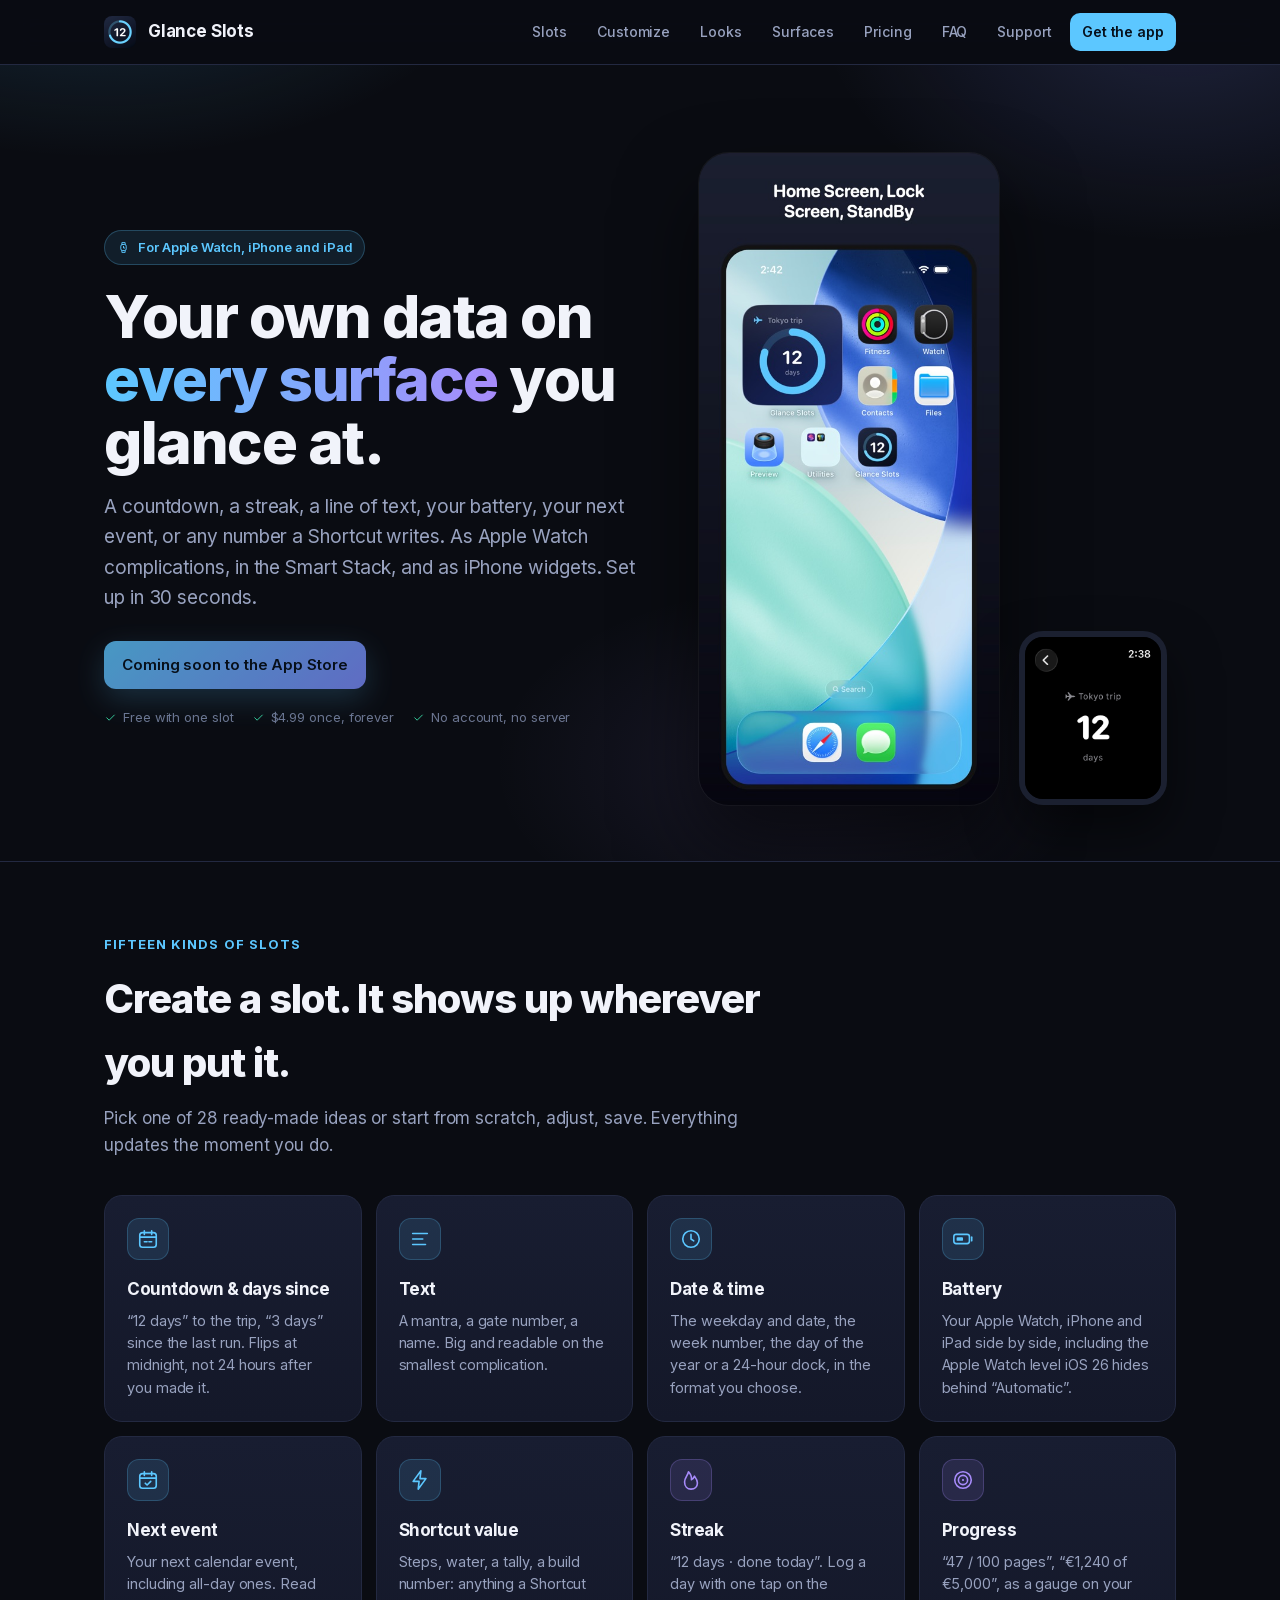
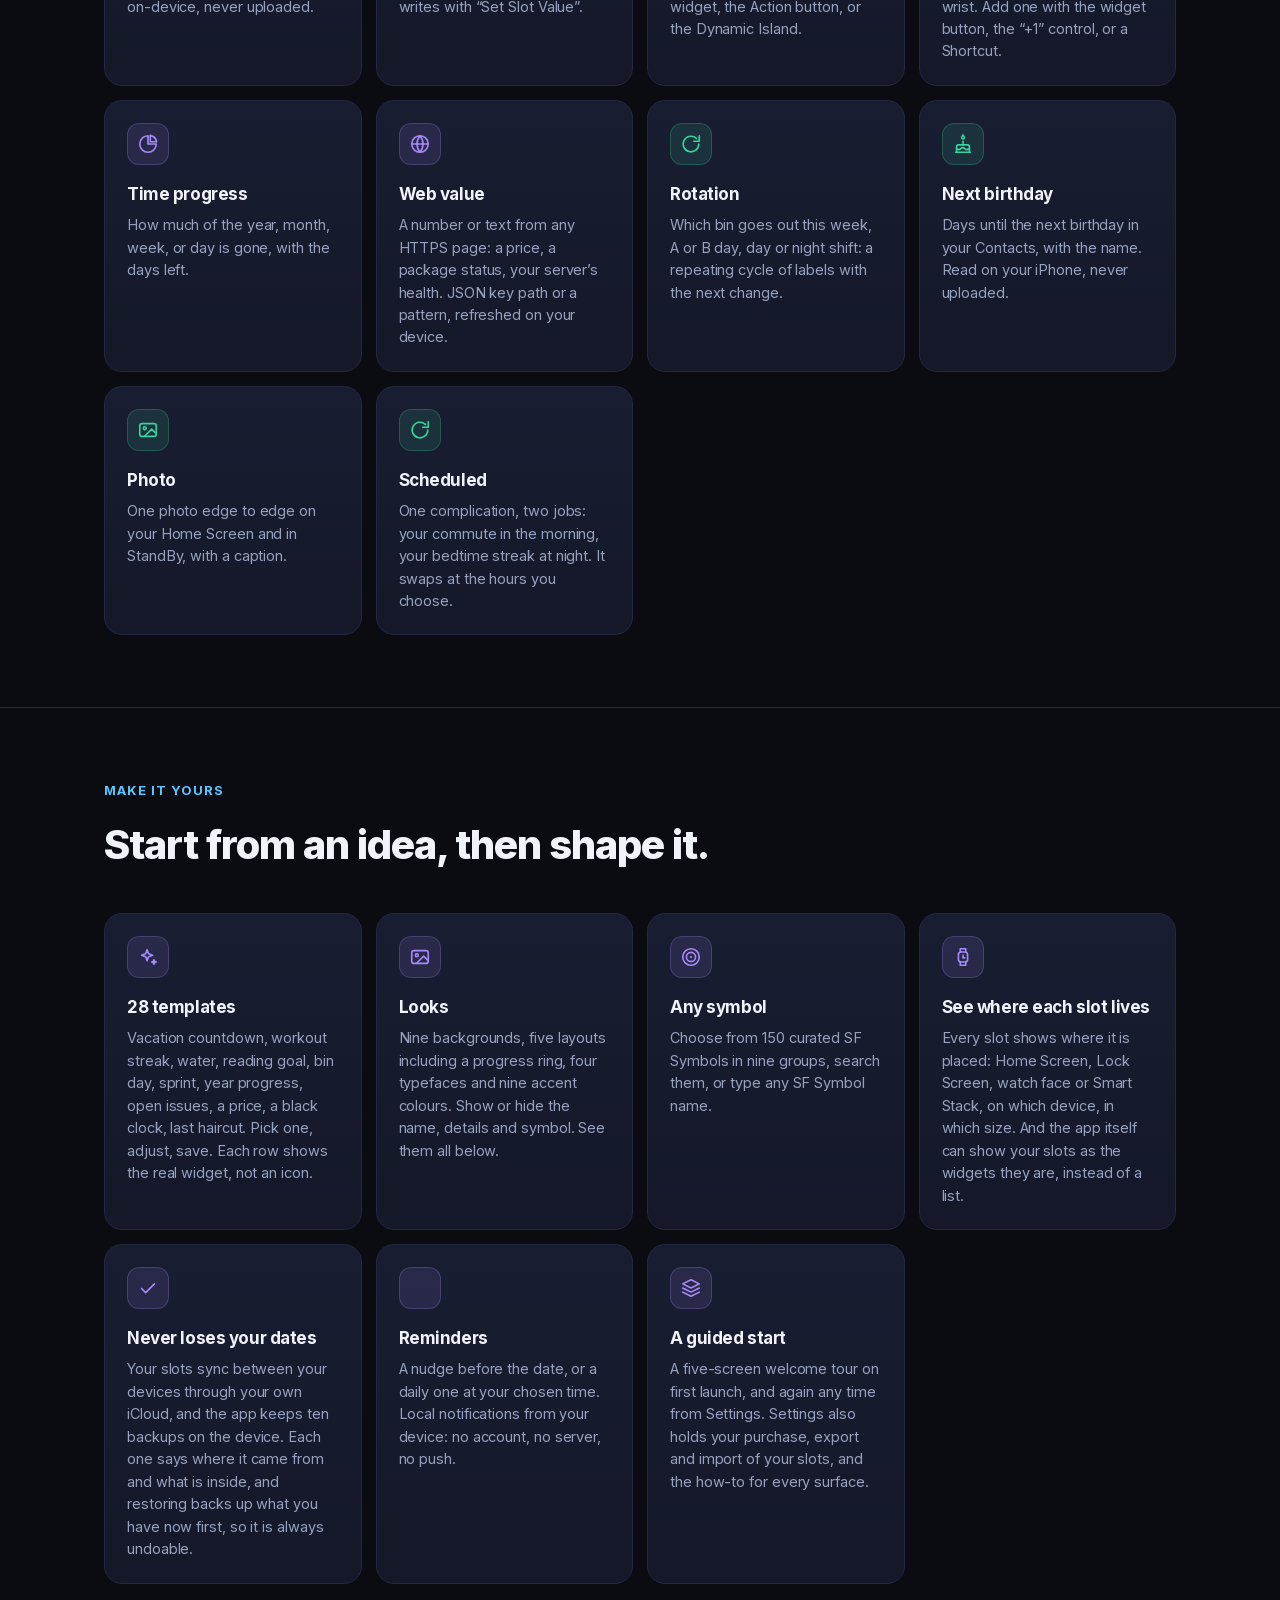
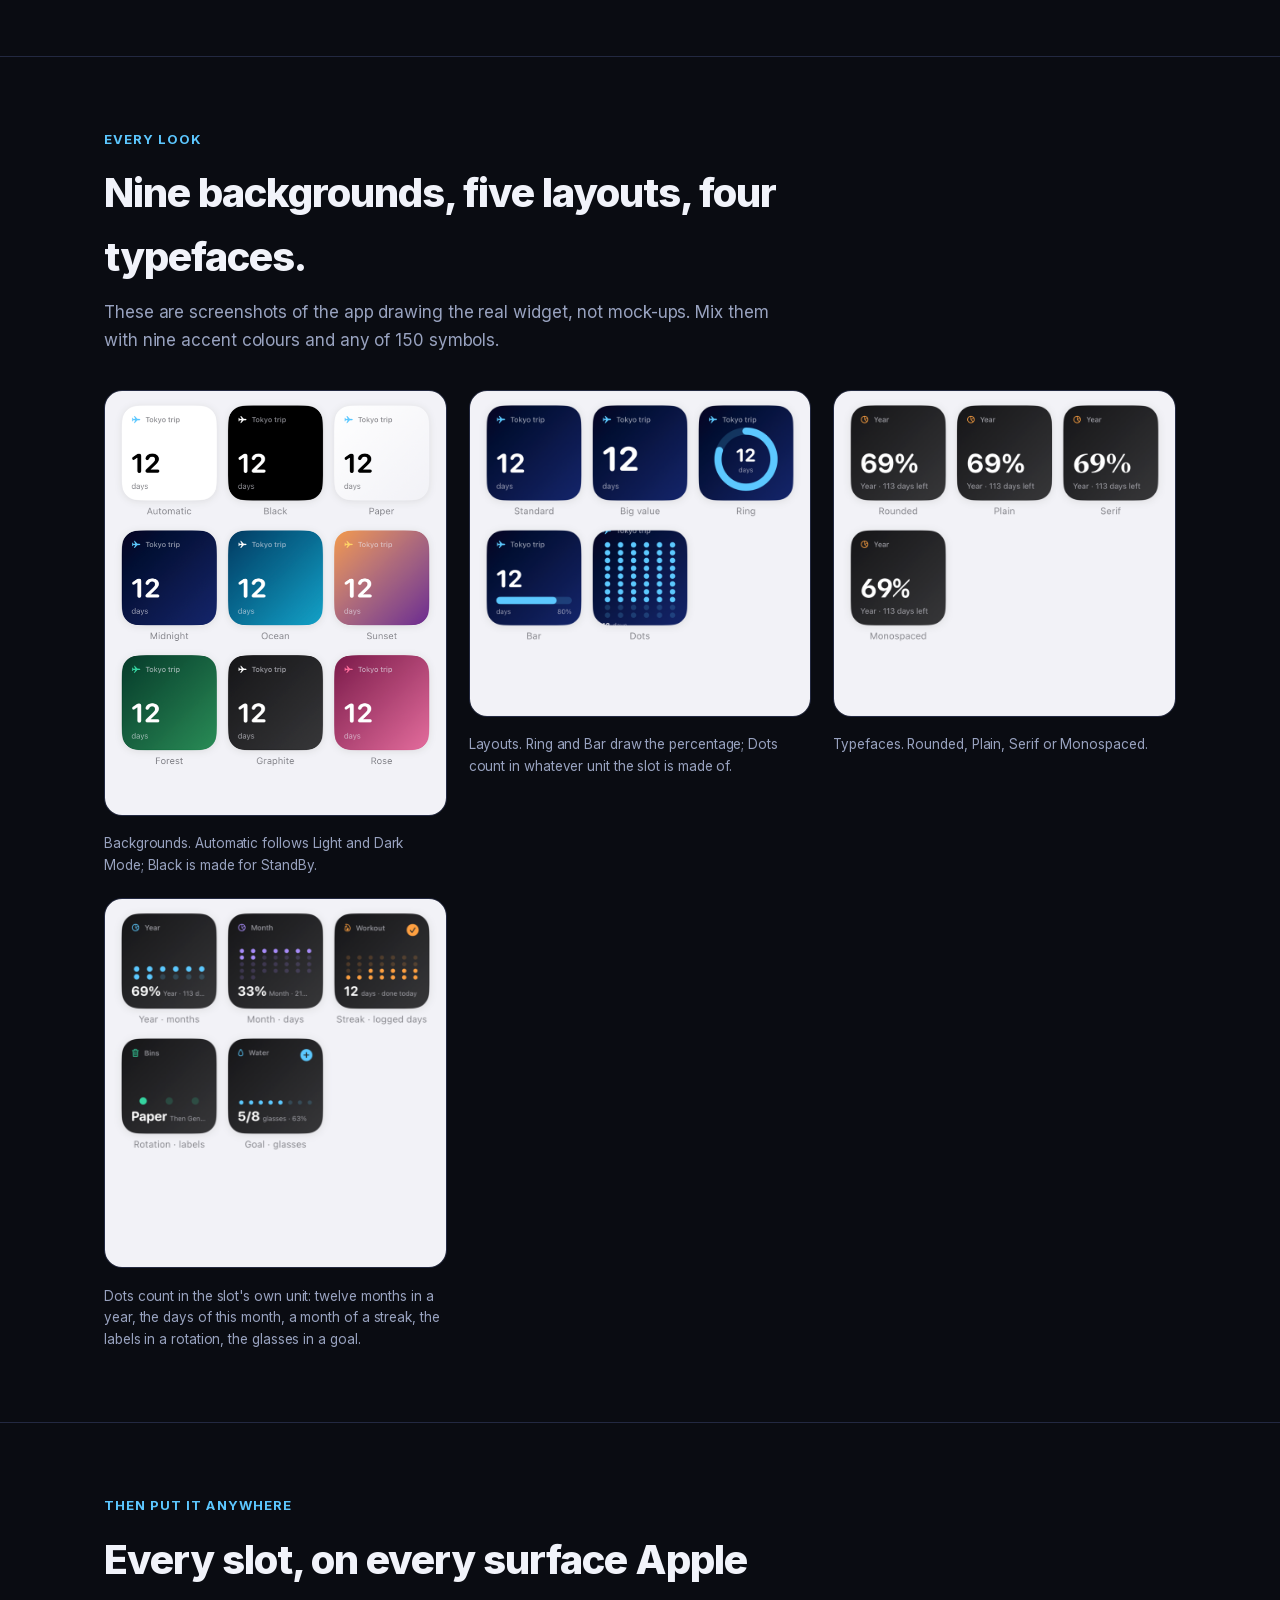
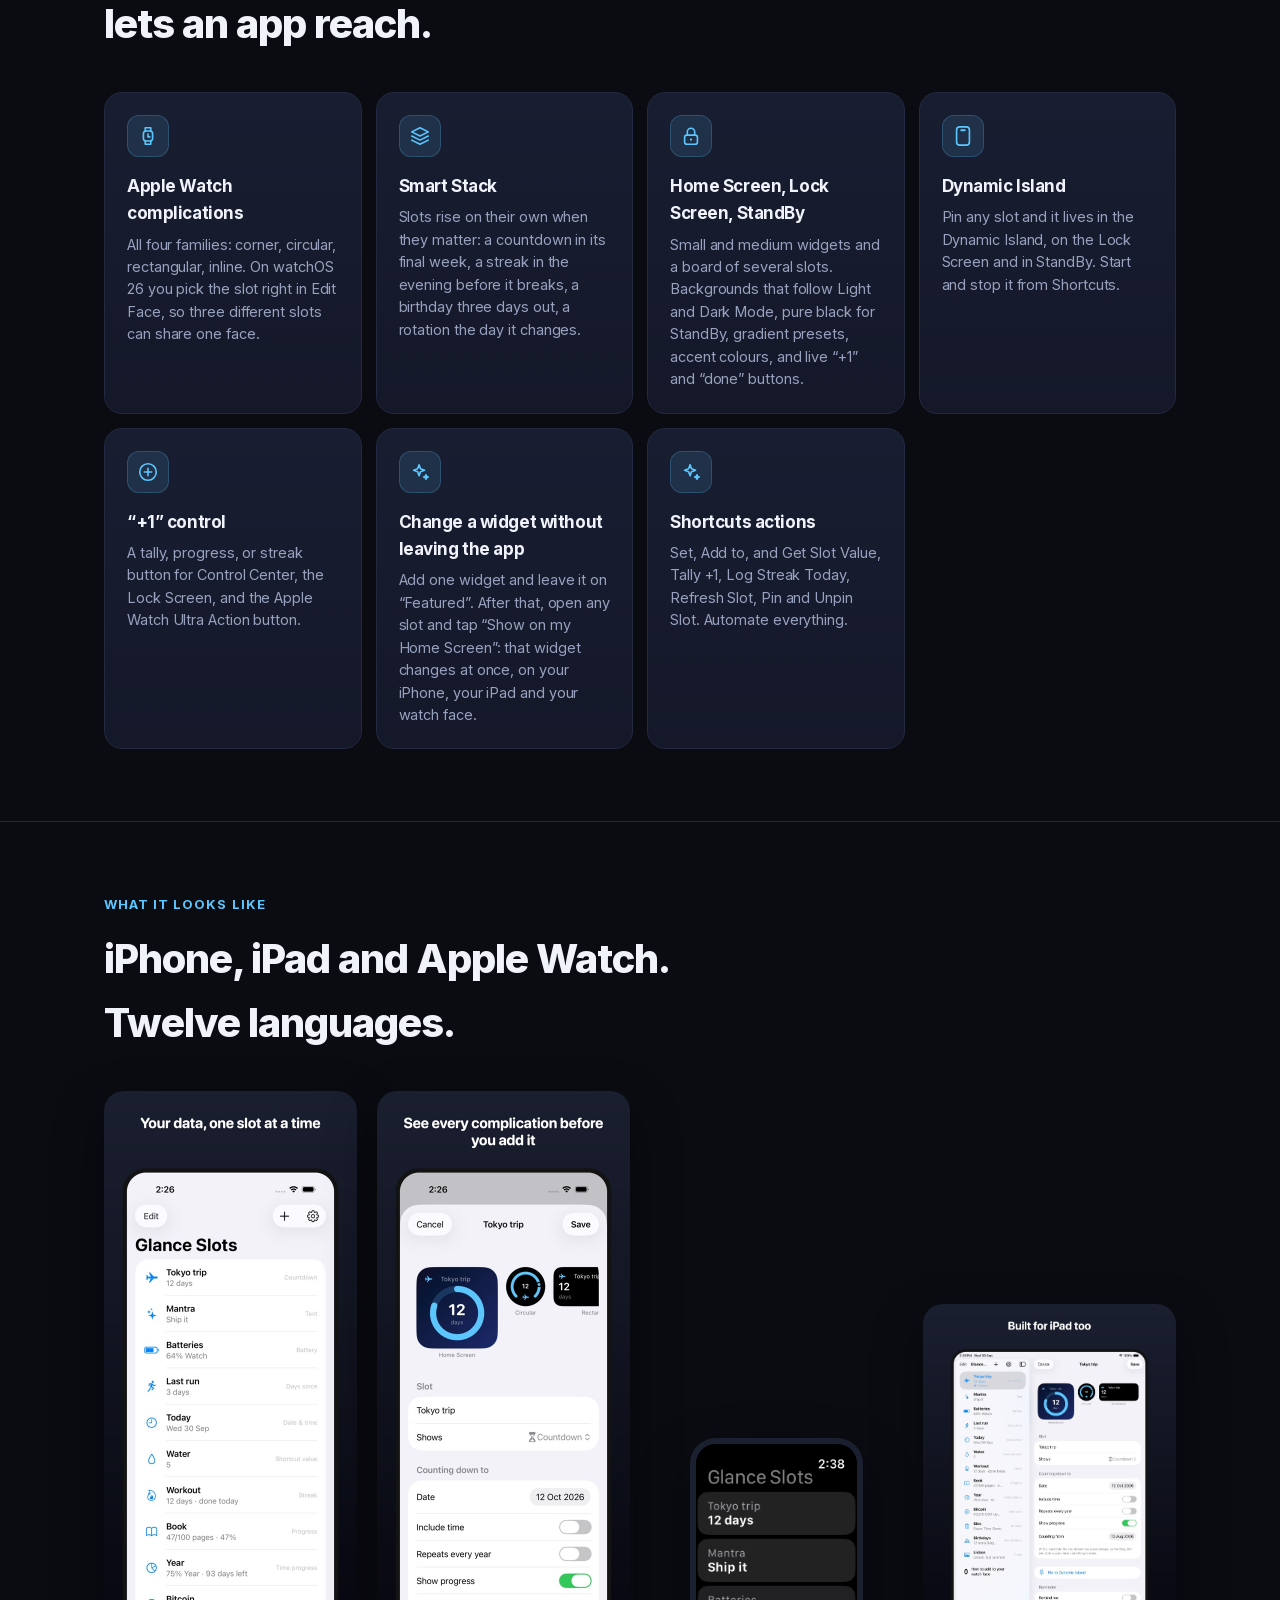
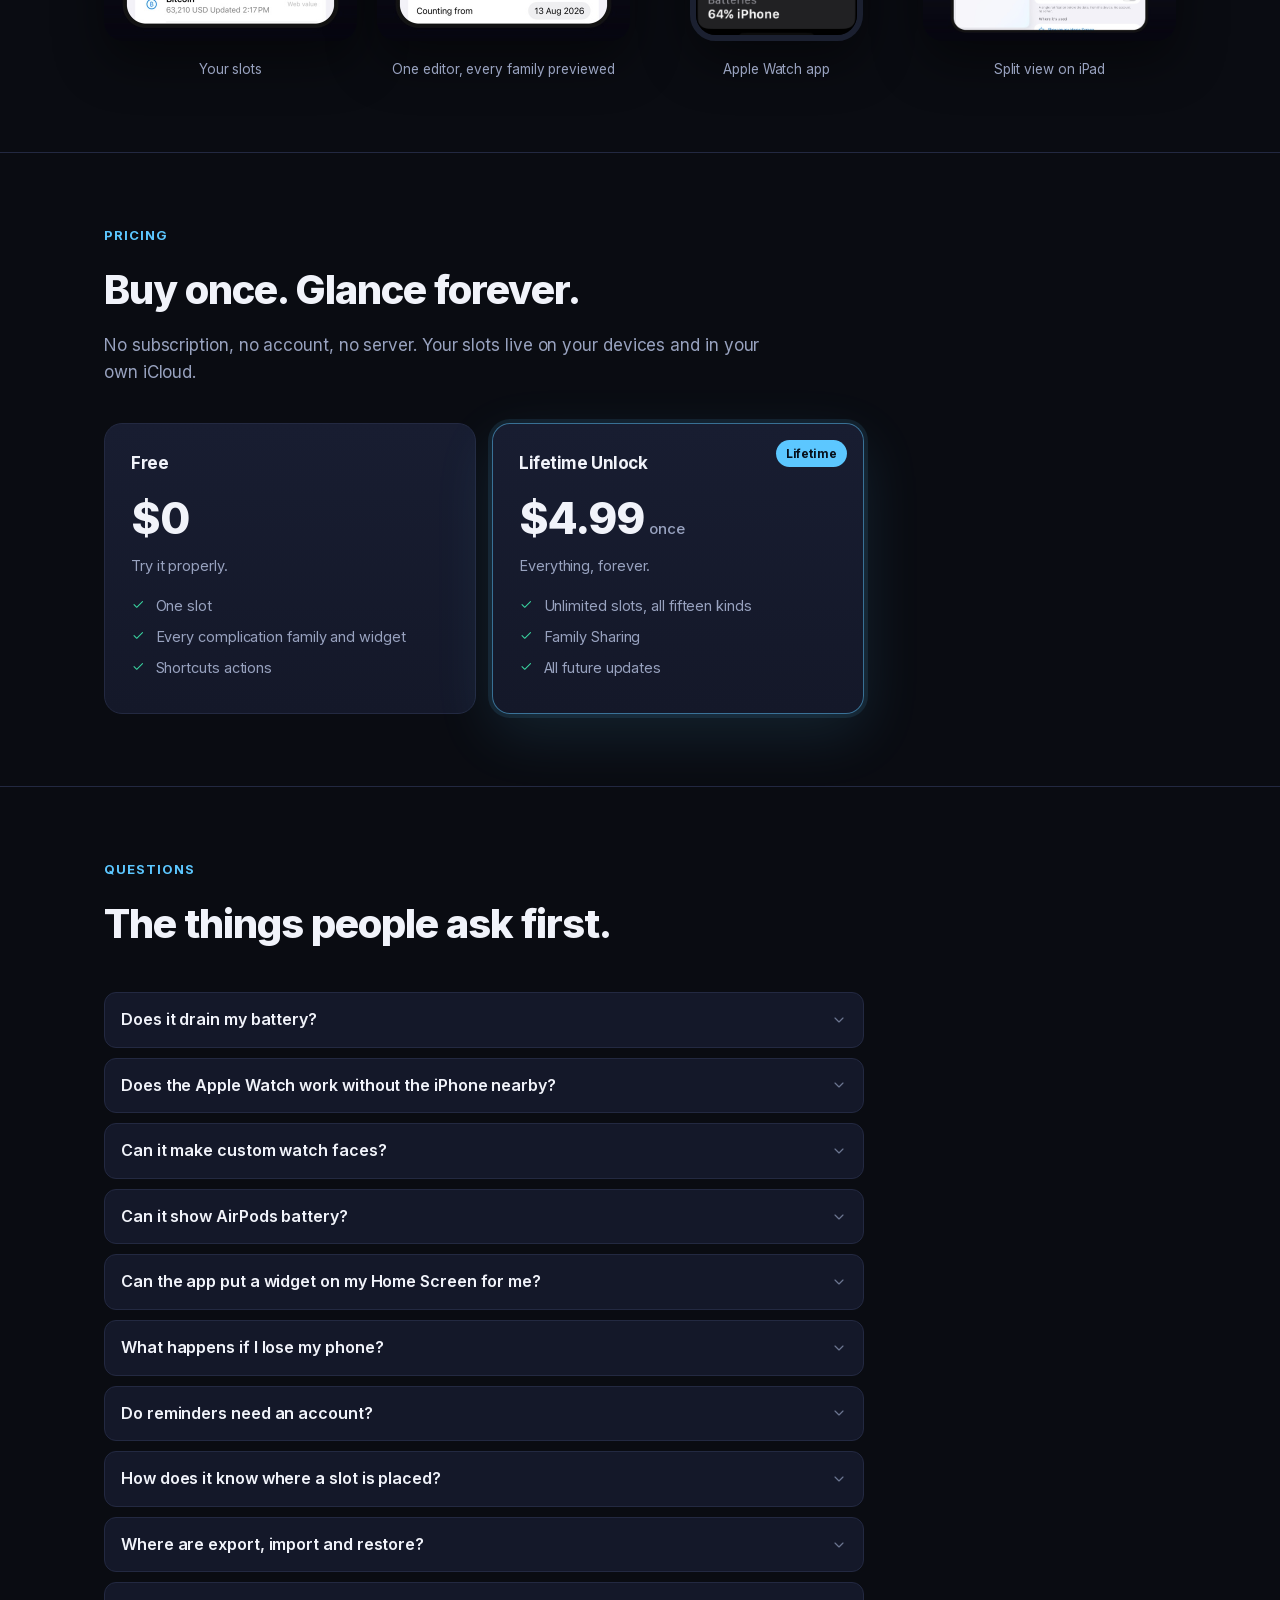
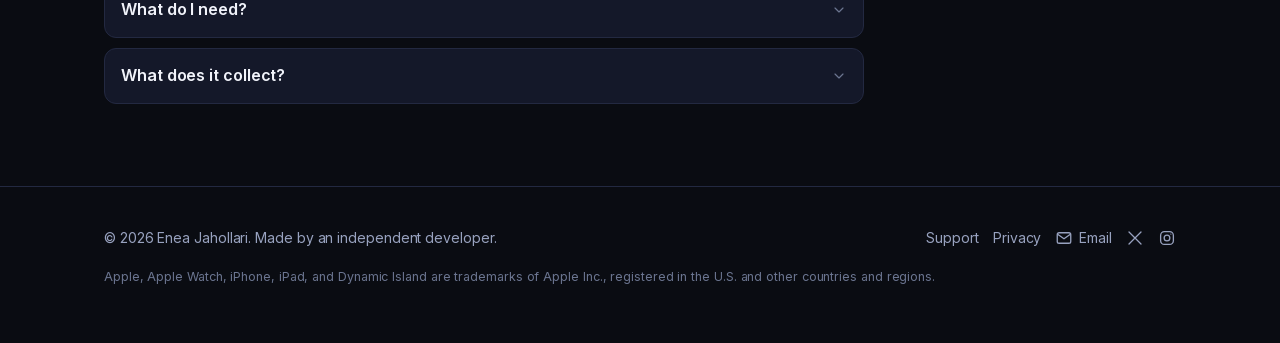
==== commit 8e249a19: "Site update 2026-09-30 14:46" ====
--- a/index.html
+++ b/index.html
@@ -8,14 +8,11 @@
 <meta name="theme-color" content="#0a0c12">
 <meta property="og:title" content="Glance Slots">
 <meta property="og:description" content="Your own data on every surface you glance at. Apple Watch complications, Smart Stack, iPhone widgets. Buy once.">
-<meta property="og:image" content="https://glanceslots.com/assets/video-poster.jpg">
+<meta property="og:image" content="https://glanceslots.com/assets/home-02-widget-on-home-screen.jpg">
 <meta property="og:type" content="website">
 <meta property="og:url" content="https://glanceslots.com/">
 <link rel="icon" href="assets/icon.png">
 <link rel="apple-touch-icon" href="assets/icon.png">
-<link rel="preconnect" href="https://fonts.googleapis.com">
-<link rel="preconnect" href="https://fonts.gstatic.com" crossorigin>
-<link href="https://fonts.googleapis.com/css2?family=Inter:wght@400;500;600;700;800&display=swap" rel="stylesheet">
 <link rel="stylesheet" href="assets/site.css">
 </head>
 <body>
@@ -65,12 +62,11 @@
 <main>
 <div class="hero"><div class="wrap">
   <div>
-    <span class="eyebrow"><svg class="icon"><use href="#i-watch"/></svg> For Apple Watch and iPhone</span>
+    <span class="eyebrow"><svg class="icon"><use href="#i-watch"/></svg> For Apple Watch, iPhone and iPad</span>
     <h1>Your own data on <span class="grad">every surface</span> you glance at.</h1>
     <p class="lead">A countdown, a streak, a line of text, your battery, your next event, or any number a Shortcut writes. As Apple Watch complications, in the Smart Stack, and as iPhone widgets. Set up in 30 seconds.</p>
     <div class="cta">
       <a class="btn primary" id="appstore-link" href="#" aria-disabled="true" title="Coming soon">Coming soon to the App Store</a>
-      <a class="btn" href="#video"><svg class="icon"><use href="#i-play"/></svg> Watch the 60-second video</a>
     </div>
     <div class="fine">
       <span><svg class="icon"><use href="#i-check"/></svg> Free with one slot</span>
@@ -86,14 +82,15 @@
 
 <section id="slots"><div class="wrap">
   <div class="head">
-    <span class="kicker">Thirteen kinds of slots</span>
+    <span class="kicker">Fifteen kinds of slots</span>
     <h2>Create a slot. It shows up wherever you put it.</h2>
     <p class="sub">Pick one of 28 ready-made ideas or start from scratch, adjust, save. Everything updates the moment you do.</p>
   </div>
   <div class="grid">
     <div class="card"><div class="tile"><svg class="icon"><use href="#i-calendar"/></svg></div><h3>Countdown &amp; days since</h3><p>“12 days” to the trip, “3 days” since the last run. Flips at midnight, not 24 hours after you made it.</p></div>
     <div class="card"><div class="tile"><svg class="icon"><use href="#i-text"/></svg></div><h3>Text</h3><p>A mantra, a gate number, a name. Big and readable on the smallest complication.</p></div>
-    <div class="card"><div class="tile"><svg class="icon"><use href="#i-battery"/></svg></div><h3>Battery</h3><p>Your Watch, iPhone and iPad side by side, including the Watch level iOS 26 hides behind “Automatic”.</p></div>
+    <div class="card"><div class="tile"><svg class="icon"><use href="#i-clock"/></svg></div><h3>Date &amp; time</h3><p>The weekday and date, the week number, the day of the year or a 24-hour clock, in the format you choose.</p></div>
+    <div class="card"><div class="tile"><svg class="icon"><use href="#i-battery"/></svg></div><h3>Battery</h3><p>Your Apple Watch, iPhone and iPad side by side, including the Apple Watch level iOS 26 hides behind “Automatic”.</p></div>
     <div class="card"><div class="tile"><svg class="icon"><use href="#i-event"/></svg></div><h3>Next event</h3><p>Your next calendar event, including all-day ones. Read on-device, never uploaded.</p></div>
     <div class="card"><div class="tile"><svg class="icon"><use href="#i-bolt"/></svg></div><h3>Shortcut value</h3><p>Steps, water, a tally, a build number: anything a Shortcut writes with “Set Slot Value”.</p></div>
     <div class="card alt"><div class="tile"><svg class="icon"><use href="#i-flame"/></svg></div><h3>Streak</h3><p>“12 days · done today”. Log a day with one tap on the widget, the Action button, or the Dynamic Island.</p></div>
@@ -166,14 +163,6 @@
   </div>
 </div></section>
 
-<section id="video"><div class="wrap">
-  <div class="head">
-    <span class="kicker">60 seconds</span>
-    <h2>The whole app, narrated.</h2>
-  </div>
-  <div class="video"><video controls preload="metadata" poster="assets/video-poster.jpg" src="assets/glance-slots.mp4"></video></div>
-</div></section>
-
 <section id="pricing"><div class="wrap">
   <div class="head">
     <span class="kicker">Pricing</span>
@@ -195,7 +184,7 @@
   </div>
   <div class="faq">
   <details><summary>Does it drain my battery? <svg class="icon"><use href="#i-chevron"/></svg></summary><p>No. Complications and widgets are timeline-based; nothing polls in the background. The battery relay happens only while the app is open.</p></details>
-  <details><summary>Does the Watch work without the iPhone nearby? <svg class="icon"><use href="#i-chevron"/></svg></summary><p>Yes. The Watch keeps its own copy of your slots.</p></details>
+  <details><summary>Does the Apple Watch work without the iPhone nearby? <svg class="icon"><use href="#i-chevron"/></svg></summary><p>Yes. The Apple Watch keeps its own copy of your slots.</p></details>
   <details><summary>Can it make custom watch faces? <svg class="icon"><use href="#i-chevron"/></svg></summary><p>No app can; Apple does not allow it. Glance Slots gives you the next best thing: your own data in every complication slot of the faces you already use.</p></details>
   <details><summary>Can it show AirPods battery? <svg class="icon"><use href="#i-chevron"/></svg></summary><p>Not yet. Apple provides no public API for AirPods battery. If an app promises it, ask how.</p></details>
   <details><summary>Can the app put a widget on my Home Screen for me? <svg class="icon"><use href="#i-chevron"/></svg></summary><p>No app can. Apple gives no way for an app to place a widget, so the first one is always added by hand: hold the Home Screen, tap Edit, then Add Widget. Glance Slots removes the repeat trips instead. Leave that widget on “Featured”, and from then on you choose what it shows from inside the app, on every device at once.</p></details>
@@ -210,7 +199,7 @@
 </main>
 
 <footer><div class="wrap">
-  <span>© 2026 Glance Slots. Made by an independent developer.</span>
+  <span>© 2026 Enea Jahollari. Made by an independent developer.</span>
   <nav>
     <a href="support/">Support</a>
     <a href="privacy/">Privacy</a>
@@ -218,6 +207,7 @@
     <a href="https://x.com/glanceslots" rel="me" aria-label="X"><svg class="icon"><use href="#i-x"/></svg></a>
     <a href="https://instagram.com/glanceslots" rel="me" aria-label="Instagram"><svg class="icon"><use href="#i-instagram"/></svg></a>
   </nav>
+  <p class="legal">Apple, Apple Watch, iPhone, iPad, and Dynamic Island are trademarks of Apple Inc., registered in the U.S. and other countries and regions.</p>
 </div></footer>
 </body>
 </html>
--- a/assets/site.css
+++ b/assets/site.css
@@ -1,3 +1,6 @@
+/* Inter, served from this site (SIL Open Font License 1.1, see assets/fonts/OFL.txt). No third-party font host. */
+@font-face { font-family: "Inter"; font-style: normal; font-weight: 400 800; font-display: swap; src: url("fonts/inter-latin-ext.woff2") format("woff2"); unicode-range: U+0100-02BA, U+02BD-02C5, U+02C7-02CC, U+02CE-02D7, U+02DD-02FF, U+0304, U+0308, U+0329, U+1D00-1DBF, U+1E00-1E9F, U+1EF2-1EFF, U+2020, U+20A0-20AB, U+20AD-20C0, U+2113, U+2C60-2C7F, U+A720-A7FF; }
+@font-face { font-family: "Inter"; font-style: normal; font-weight: 400 800; font-display: swap; src: url("fonts/inter-latin.woff2") format("woff2"); unicode-range: U+0000-00FF, U+0131, U+0152-0153, U+02BB-02BC, U+02C6, U+02DA, U+02DC, U+0304, U+0308, U+0329, U+2000-206F, U+20AC, U+2122, U+2191, U+2193, U+2212, U+2215, U+FEFF, U+FFFD; }
 :root {
   --bg: #0a0c12; --bg-2: #0f1220; --card: #141829; --card-2: #181d31; --line: #232941; --line-2: #2f3652;
   --text: #f1f3fa; --muted: #98a2bf; --dim: #6b7590;
@@ -111,6 +114,7 @@
 footer nav { margin-left: auto; display: flex; gap: 14px; align-items: center; }
 footer nav a { color: var(--muted); display: inline-flex; align-items: center; gap: 6px; } footer nav a:hover { color: var(--text); text-decoration: none; }
 footer .icon { width: 18px; height: 18px; }
+footer .legal { flex-basis: 100%; margin: 0; color: var(--dim); font-size: 12.5px; }
 
 /* documents (support, privacy) */
 article.doc { max-width: 720px; padding: 56px 24px 88px; margin: 0 auto; }
